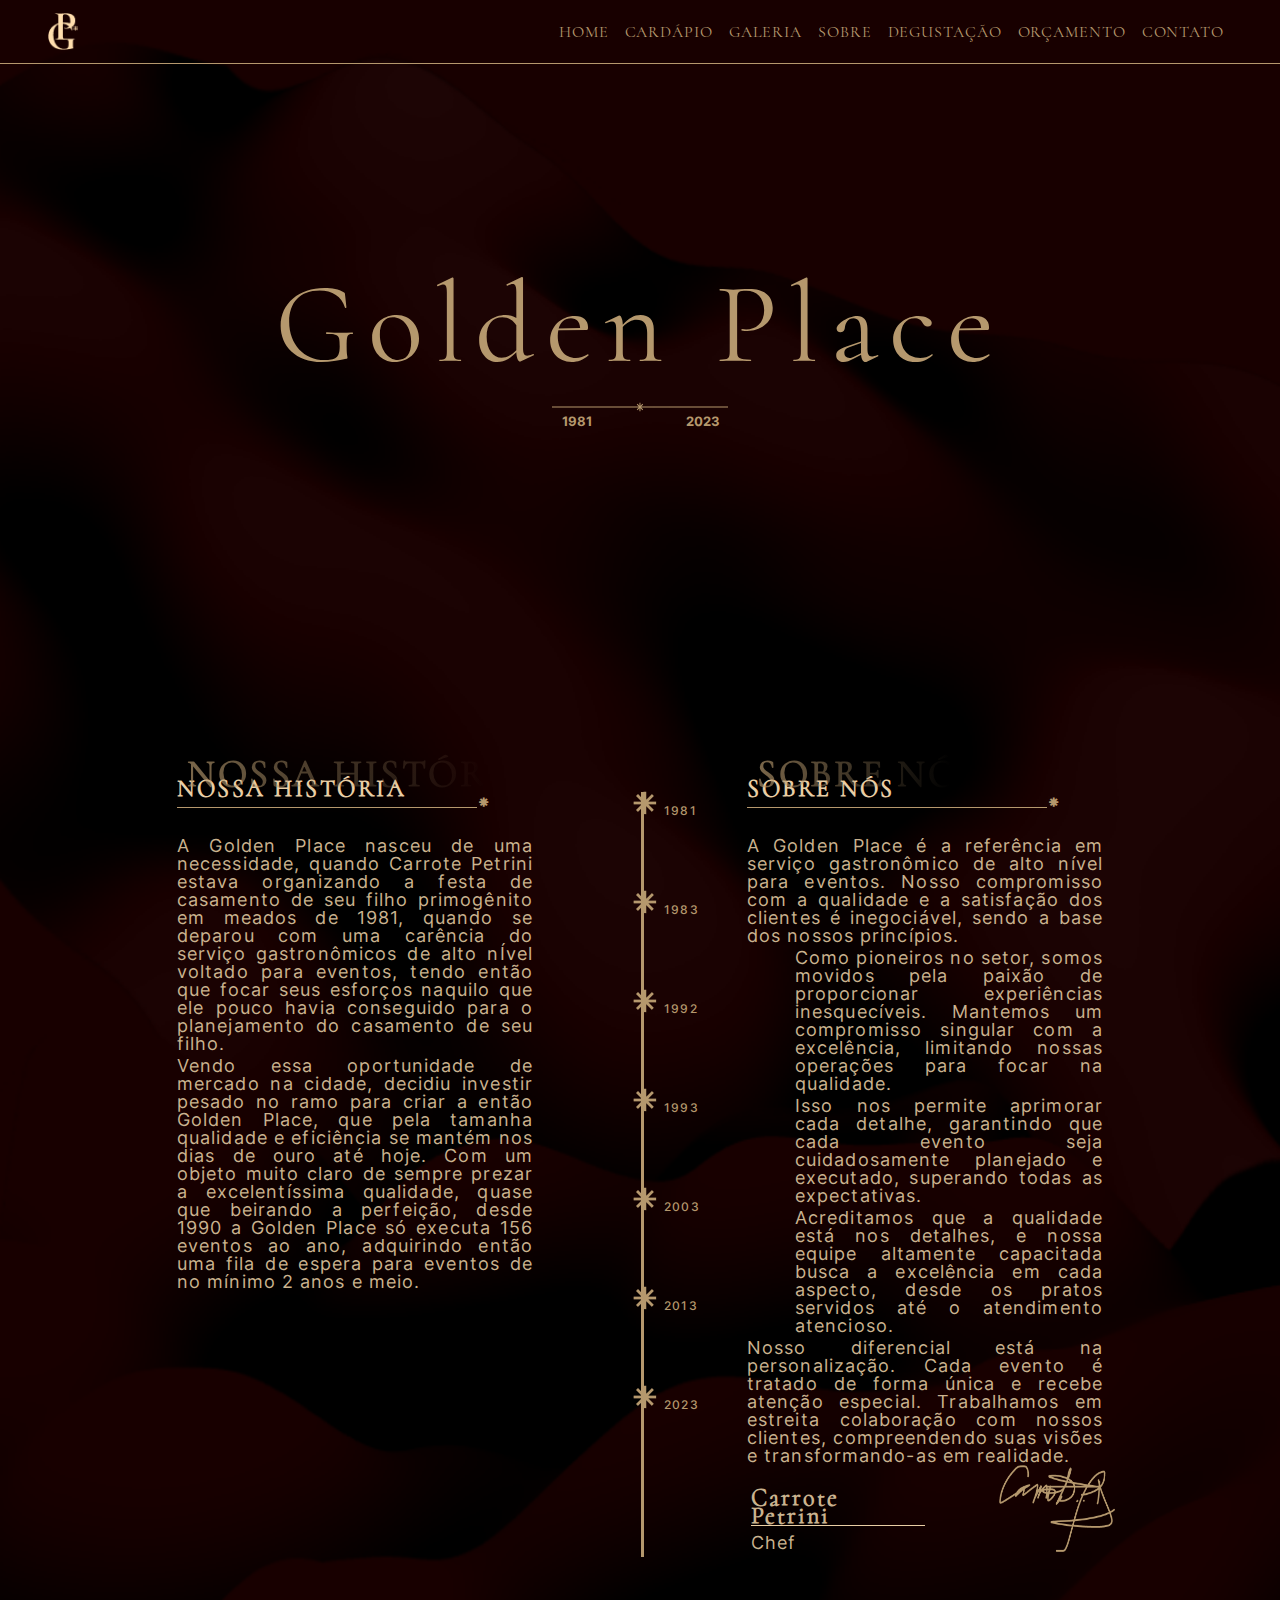
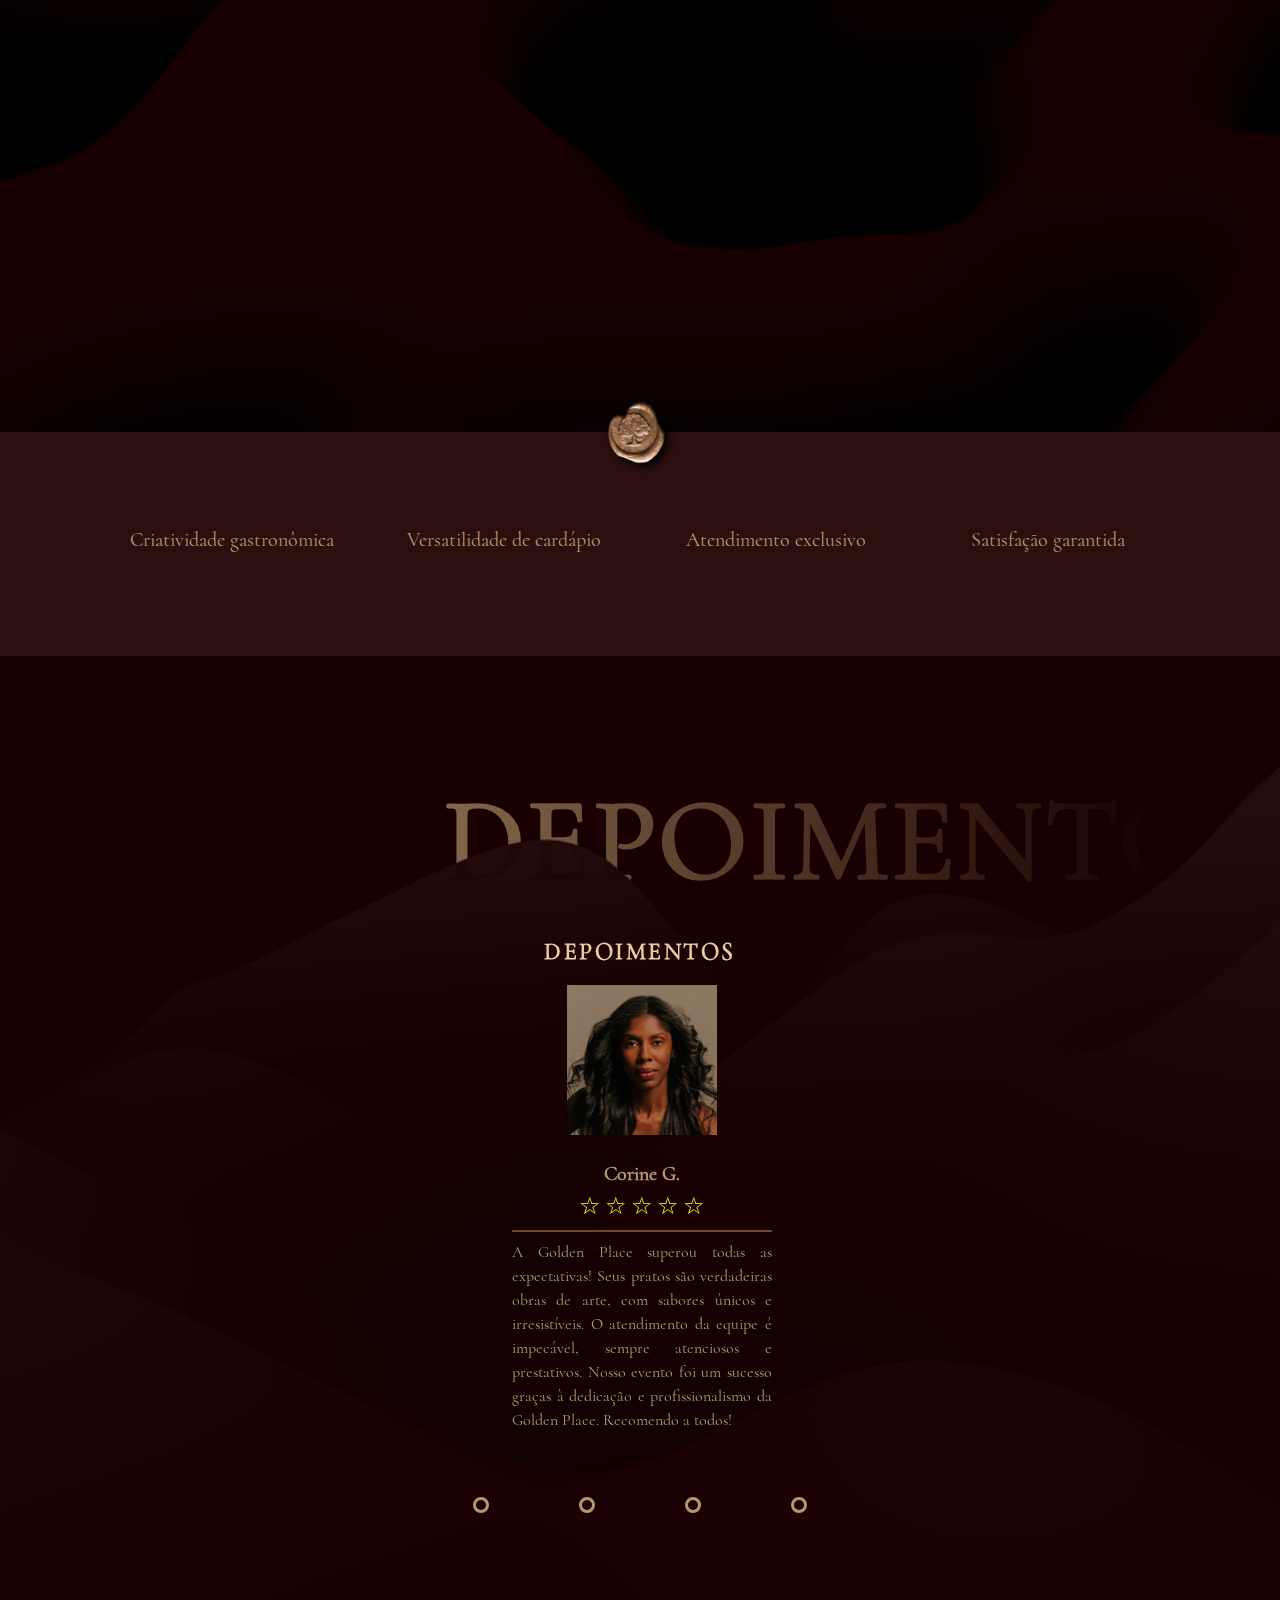
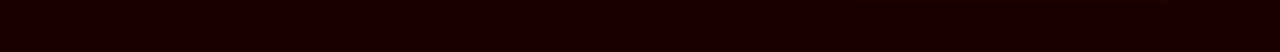
==== index.html @ 0b4c08fe "config-end-depoimentos" ====
<!-- Copyright 2023 Ester Souza -->
<!DOCTYPE html>
<html lang="pt-BR">
<head>
    <meta charset="UTF-8">
    <meta name="viewport" content="width=device-width, initial-scale=1.0">
    <meta name="theme-color" content="#B5986D"/>
    <title>Golden Place</title>
   
    <!-- Pré-Carregamento De Fonte -->
    <link rel="preload" href="fonts/Cormorant-Regular.otf" as="font" type="font/otf" crossorigin>

    <!-- Meta Description -->
    <meta name="description" content="Experimente a excelência culinária em eventos com a equipe gastronômica de elite da nossa empresa. Desde 1983, fornecemos serviços impecáveis para eventos, construindo uma reputação sólida no mercado. Descubra como encantar seu público com sabores requintados e atendimento de primeira classe. Agende seu evento e vivencie uma experiência gastronômica inesquecível.">
    
    <!-- Link Canonical -->
    <link rel="canonical" href="https://www.estersouza.tech">
    
    <!-- Style Css -->
    <link rel="stylesheet" href="css/style.css">
    
    <!-- Bootstrap 5 -->
    <link rel="stylesheet" href="css/bootstrap.min.css">
    
  </head>
<body>
  <div class="primeiro-container-background">
    <nav class="container-fluid navbar navbar-expand-lg px-5">
        <a class="navbar-brand" href="#home"><img src="assets/logo.png" alt="Logo da empresa Golden Place, letras G e P maiúsculas, sobreposta uma sobre a outra, de tamanho grande e com tons de cor dourado claro"></a>
        <button class="navbar-toggler custom-toggler" type="button" data-bs-toggle="collapse" data-bs-target="#navbarNavDropdown" aria-controls="navbarNavDropdown" aria-expanded="false" aria-label="Toggle navigation">
          <span class="navbar-toggler-icon"></span>
        </button>
        <div class="collapse navbar-collapse  justify-content-end" id="navbarNavDropdown">
          <ul class="navbar-nav">
            <li class="nav-item">
              <a class="nav-link" href="#home">Home</a>
            </li>
            <li class="nav-item">
              <a class="nav-link" href="cardapio.html">Cardápio</a>
            </li>
            <li class="nav-item">
              <a class="nav-link" href="galeria.html">Galeria</a>
            </li>
            <li class="nav-item">
              <a class="nav-link" href="#sobre">Sobre</a>
            </li>
            <li class="nav-item">
              <a class="nav-link" href="degustacao.html">Degustação</a>
            </li>
            <li class="nav-item">
              <a class="nav-link" href="orcamento.html">Orçamento</a>
            </li>
            <li class="nav-item">
              <a class="nav-link" href="#contato">Contato</a>
            </li>
            
          </ul>
        </div>
      
    </nav>
    <!-- Fim da nav -->


    <!-- Começo do hero -->
    <header class="container-fluid content pt-5 pb-5">
      <div class="d-flex justify-content-center align-items-center pt-5">
        <div class="hero d-flex-column justify-content-center align-items-center">
          <div class="row pt-5">
            <div class="col pt-5 title-hero text-center">
              <h1><span lang="en-us">Golden Place</span></h1>
            </div>
          </div>
          <div class="row d-flex justify-content-center ">
            <img src="assets/Union-hero.svg" alt="Elemento gráfico de tons de cor dourado claro de formato de linha levemente fina com um item decorativo referente a uma estrela ou asterisco no centro da linha, imagem fixada abaixo do título Golden Place de forma centralizada" style="max-width: 200px;">
          </div>
          <div class="row justify-content-center mb-5 pb-2">
            <div class="col-lg-2 col-md-2 d-none d-sm-block text-center content-hero m-0 p-0"><time datetime="1981-01-01">1981</time></div>
            <div class="col-lg-2 col-md-2 d-none d-sm-block text-center content-hero p-0 m-0"><time datetime="2023-01-01">2023</time></div>
          </div>
        </div>
      </div>
    </header>
    <!-- Fim do hero -->


    <!-- Começo do Nossa História e Sobre Nós -->      
    <section id="sobre" class=" py-lg-5 justify-content-center container-sobre-nos container">
      <div class="py-lg-5 my-lg-5 d-flex justify-content-center">
        <div class="py-lg-5 my-lg-5 row d-flex justify-content-center">
          <div class="col-lg-4 pb-md-5 mb-md-5 pb-sm-5 mb-sm-5 justify-content-center">
            <div class="conteudo-linha-do-tempo">
              <div class="titulo-linha-do-tempo">
                <h2 class="titulo-fundo">Nossa História</h2>
                <h3 class="titulo-h3-linha-do-tempo">Nossa História</h3>
                <div class="sublinha-texto">
                  <div class="item-sublinha-texto"> ⁕</div>
                </div>
              </div>
              <p class="pt-4 m-0 paragrafo-linha-do-tempo">
                A <span lang="en-us">Golden Place</span> nasceu de uma 
                necessidade, quando Carrote Petrini estava organizando a 
                festa de casamento de seu filho primogênito em meados de 
                <time datatime="1981-01-01">1981</time>, quando se deparou
                com uma carência do serviço gastronômicos de alto nÍvel
                voltado para eventos, tendo então que focar seus esforços
                naquilo que ele pouco havia conseguido para o planejamento
                do casamento de seu filho.
              </p>
              <p class="pt-1 paragrafo-linha-do-tempo">
                  Vendo essa oportunidade de mercado na cidade, decidiu 
                  investir pesado no ramo para criar a então Golden Place,
                  que pela tamanha qualidade e eficiência se mantém nos 
                  dias de ouro até hoje.
                  Com um objeto muito claro de sempre prezar a 
                  excelentíssima qualidade, quase que beirando a perfeição, 
                  desde <time datatime="1990-01-01">1990</time> a 
                  <span lang="en-us">Golden Place</span> só executa 
                  156 eventos ao ano, adquirindo então uma fila de 
                  espera para eventos de no mínimo <time datatime="2026-01-01"> 2 anos e meio</time>.
              </p>
            </div>
          </div><!-- Fim da coluna -->

          <div class="col-lg-2 d-none pe-lg-2 d-sm-none d-md-none d-lg-block d-xl-block">
            <div class="container-timeline ps-lg-5  d-flex justify-content-center">
              <div class="timeline pt-3">
                <ul>
                  <li>
                    <div class="timeline-content">
                      <p><time datatime="1981-01-01">1981</time></p>
                    </div>
                  </li>
                  <li>
                    <div class="timeline-content">
                      <p><time datatime="1983-01-01">1983</time></p>
                    </div>
                  </li>
                  <li>
                    <div class="timeline-content">
                      <p><time datatime="1992-01-01">1992</time></p>
                    </div>
                  </li>
                  <li>
                    <div class="timeline-content">
                      <p><time datatime="1993-01-01">1993</time></p>
                    </div>
                  </li>
                  <li>
                    <div class="timeline-content">
                      <p><time datatime="2003-01-01">2003</time></p>
                    </div>
                  </li>
                  <li>
                    <div class="timeline-content">
                      <p><time datatime="2013-01-01">2013</time></p>
                    </div>
                  </li>
                  <li>
                    <div class="timeline-content">
                      <p><time datatime="2023-01-01">2023</time></p>
                    </div>
                  </li>
                </ul>
              </div>
            </div>
          </div><!-- Fim da coluna -->

          <div class="col-lg-4 pb-lg-5">
            <div class="mb-lg-5 pb-lg-5 conteudo-linha-do-tempo-sobre-nos">
              <div class="titulo-linha-do-tempo">
                <h2 class="titulo-fundo">Sobre nós</h2>
                <h3 class="titulo-h3-linha-do-tempo">Sobre nós</h3>
                <div class="sublinha-texto">
                  <div class="item-sublinha-texto"> ⁕</div>
                </div>
              </div> 
              <p class="pt-4 paragrafo-linha-do-tempo mb-0">
                A <span lang="en-us">Golden Place</span> é a 
                referência em serviço gastronômico de alto nível para 
                eventos. Nosso compromisso com a qualidade e a satisfação 
                dos clientes é inegociável, sendo a base dos nossos 
                princípios.
              </p>

              <p class="pt-1 paragrafo-linha-do-tempo ps-5 mb-0">
                Como pioneiros no setor, somos movidos pela paixão de 
                proporcionar experiências inesquecíveis. Mantemos um 
                compromisso singular com a excelência, limitando nossas 
                operações para focar na qualidade. 
              </p>

              <p class="pt-1 paragrafo-linha-do-tempo ps-5 mb-0">
                Isso nos permite aprimorar cada detalhe, garantindo que 
                cada evento seja cuidadosamente planejado e executado, 
                superando todas as expectativas.
              </p>
                
              <p class="pt-1 paragrafo-linha-do-tempo ps-5 mb-0"> 
                Acreditamos que a qualidade está nos detalhes, e nossa 
                equipe altamente capacitada busca a excelência em cada 
                aspecto, desde os pratos servidos até o atendimento 
                atencioso.
              </p>
                
              <p class="pt-1 paragrafo-linha-do-tempo">
                Nosso diferencial está na personalização. Cada evento é 
                tratado de forma única e recebe atenção especial. 
                Trabalhamos em estreita colaboração com nossos clientes, 
                compreendendo suas visões e transformando-as em realidade.
              
              </p>
              <div class="row mb-lg-5 pb-lg-5">
                <div class="col-lg-6 pt-sm-3">
                  <div class="row ps-3">
                    <p class="paragrafo-linha-do-tempo-assinatura w-auto pt-lg-2">Carrote Petrini</p>
                  </div>
                  <div class="row ps-3 pt-sm-2">
                    <p class="paragrafo-linha-do-tempo"><span lang="en-us">Chef</span></p>
                  </div>
                </div>
                <div class="col-lg-6 p-0 d-flex justify-content-end">
                  <img src="assets/Component 1.png" alt="Elemento gráfico representando a assinatura escrita do chefe de cozinha Carrote Petrini">
                </div>
              </div>
            </div>
          </div><!-- Fim da culuna -->
        </div>
      </div>
    </section>
      
  </div><!-- Fim do primeiro container background -->
  
    <!-- Começo do Diferencial -->
    <section id="diferencial" class="p-5 container-fluid container-diferencial d-none d-md-block d-lg-block d-xl-block">
      <div class="img-selo">
        <img src="assets/selo-diferencial.png" alt="Selo circular dourado em relevo com formato de uma árvore no centro do selo, selo com um sombreado sob ele.">
      </div>
      <div class="content-diferencial  p-5  d-flex align-items-center justify-content-center">
        <div class="col-lg-3">
          <div class="d-flex justify-content-center"></div>
          <div class="d-flex justify-content-center"><h5>Criatividade gastronômica</h5></div>
        </div>
        <div class="col-lg-3">
          <div class="d-flex justify-content-center"></div>
          <div class="d-flex justify-content-center"><h5>Versatilidade de cardápio</h5></div>
        </div>
        <div class="col-lg-3">
          <div class="d-flex justify-content-center"></div>
          <div class="d-flex justify-content-center"><h5>Atendimento exclusivo</h5></div>
        </div>
        <div class="col-lg-3">
          <div class="d-flex justify-content-center"></div>
          <div class="d-flex justify-content-center"><h5>Satisfação garantida</h5></div>
        </div>
      </div>
    </section><!-- Fim do Diferencial -->

    
    <!-- Começo do segundo container background -->
  <div class="segundo-container-background p-5 mt-5"> 
    <div class="title-fundo-depoimentos">
      Depoimentos
    </div>
    <section id="depoimentos" class="container-fluid d-flex justify-content-center align-items-center">
      
      <div class="container-depoimento d-flex align-items-end">
        <div class="slider-depoimentos mt-5">
          <div class="slides-depoimentos d-flex">
            <div class="title-depoimentos">
              <h3 class="titulo-h3-linha-do-tempo">Depoimentos</h3>
            </div>
              <input type="radio" name="radio-btn" id="radio1">
              <input type="radio" name="radio-btn" id="radio2">
              <input type="radio" name="radio-btn" id="radio3">
              <input type="radio" name="radio-btn" id="radio4">
            
              <div class="slide primeiro card-depoimento text-center">
                <img src="img/Mulher de meia idade negra.jpg" class="card-img-depoimento" alt="Mulher negra de meia idade com cabelos lisos e longos dividios ao meio">
                <div class="card-body-depoimento">
                  <p class="nome-depoimento fw-bold pt-4">Corine G.</p>
                  <div class="carousel-rating">
                    <span class="star preenchida">&#9734;</span>
                    <span class="star">&#9734;</span>
                    <span class="star">&#9734;</span>
                    <span class="star">&#9734;</span>
                    <span class="star">&#9734;</span>
                  </div>
                  <p class="p-depoimento">A Golden Place superou todas as expectativas! Seus pratos são verdadeiras obras de arte, com sabores únicos e irresistíveis. O atendimento da equipe é impecável, sempre atenciosos e prestativos. Nosso evento foi um sucesso graças à dedicação e profissionalismo da Golden Place. Recomendo a todos!</p>
                </div>
              </div>
              <div class="slide card-depoimento text-center">
                <img src="img/Homem velho de oculos ao celular.jpg" class="card-img-depoimento" alt="Homem grisalho de meia idade vestindo uma blusa social branca, um casaco de inverno e um óculos preto, o homem está com a mão segurando o celular perto do ouvido">
                <div class="card-body-depoimento">
                  <p class="nome-depoimento fw-bold pt-5">Felipe M.</p>
                  <div class="carousel-rating">
                    <span class="star preenchida">&#9734;</span>
                    <span class="star">&#9734;</span>
                    <span class="star">&#9734;</span>
                    <span class="star">&#9734;</span>
                    <span class="star">&#9734;</span>
                  </div>
                  <p class="p-depoimento">Nossa experiência com a Golden Place foi simplesmente incrível! Os pratos são de dar água na boca, com uma apresentação impecável. A equipe foi extremamente cuidadosa em todos os detalhes, garantindo que tudo saísse perfeito. Não poderíamos ter escolhido um lugar melhor para o nosso evento. Obrigado, Golden Place.</p>
                </div>
              </div>
              <div class="slide card-depoimento text-center">
                <img src="img/Homem jovem de barba.jpg" class="card-img-depoimento" alt="Homem caucasiano por volta dos 30 anos de cabelos e barbas escuras vestindo uma camisa azul clara, ao fundo um céu azul claro.">
                <div class="card-body-depoimento">
                  <p class="nome-depoimento fw-bold pt-5">Gustavo H.</p>
                  <div class="carousel-rating">
                    <span class="star preenchida">&#9734;</span>
                    <span class="star">&#9734;</span>
                    <span class="star">&#9734;</span>
                    <span class="star">&#9734;</span>
                    <span class="star">&#9734;</span>
                  </div>
                  <p class="p-depoimento">A Golden Place é sinônimo de excelência! Cada prato servido foi uma verdadeira explosão de sabores, deixando todos os convidados maravilhados. A atenção aos detalhes e o profissionalismo da equipe são impressionantes. Se você busca um evento memorável, a Golden Place é a escolha certa!</p>
                </div>
              </div>
              <div class="slide card-depoimento text-center">
                <img src="img/Homem velho de oculos lendo um livro.jpg" class="card-img-depoimento" alt="Homem de meia idade levemente calvo e com barba longa e branca, utilizando óculos e vestindo uma camisa social branca e um blazer preto escorado em um banco lendo um livro de capa azul">
                <div class="card-body-depoimento">
                  <p class="nome-depoimento fw-bold pt-5">Carlos V.</p>
                  <div class="carousel-rating">
                    <span class="star preenchida">&#9734;</span>
                    <span class="star">&#9734;</span>
                    <span class="star">&#9734;</span>
                    <span class="star">&#9734;</span>
                    <span class="star">&#9734;</span>
                  </div>
                  <p class="p-depoimento">Não há palavras para descrever a qualidade e o sabor dos pratos da Golden Place. O serviço é de primeira classe, desde o planejamento até a execução. Nossos convidados ficaram encantados com a experiência gastronômica proporcionada. A Golden Place superou todas as nossas expectativas e fez do nosso evento um momento inesquecível.</p>
                </div>
              </div>

              

          </div><!-- Fim do slides-depoimentos -->

        </div><!-- Fim do slider-depoimentos -->
        <div class="navegacao-manual">
          <label for="radio1" class="manual-btn"></label>
          <label for="radio2" class="manual-btn"></label>
          <label for="radio3" class="manual-btn"></label>
          <label for="radio4" class="manual-btn"></label>
        </div>
      </div><!-- Fim do container-depoimento -->
      
    </section><!-- Fim da section depoimentos -->
    
  </div><!-- Fim do segundo container brackground-->  






  
     <!-- Bootstrap 5 JS -->
     <script src="https://cdn.jsdelivr.net/npm/bootstrap@5.0.2/dist/js/bootstrap.bundle.min.js" integrity="sha384-MrcW6ZMFYlzcLA8Nl+NtUVF0sA7MsXsP1UyJoMp4YLEuNSfAP+JcXn/tWtIaxVXM" crossorigin="anonymous"></script>   
  
     <!-- BF Cachê -->
     <script src="js/bf-cache.js"></script>
    
     <!-- Critical Request Chains -->
     <script src="js/critical-request-chains.js"></script>
    
     <!-- Compreensão de texto -->
     <script src="js/uses-text-compression.js"></script>
</body>
</html>
---- css/style.css ----
*{
    padding: 0;
    margin: 0;
    box-sizing: border-box;
    
}
html body{
    background-color: #180000;
     color: #B5986D;
    font-family: 'Cormorant';
    max-width: 100vw;
}
/* Pré Carregamento De Fontes */
@font-face{
    font-family: 'Inter';
    font-style: normal;
    src: url(../fonts/Inter.ttf);
}
@font-face {
    font-family:'Cormorant';
    font-style: normal;
    src: url(../fonts/Cormorant-Regular.otf);
}

        /* FOIT */
        html.fonts-loaded{
            font-family: 'Cormorant', 'Inter' cursive;
        }

/* Fim Pré Carregamento De Fontes */


/* Acessibilidade e Boas Práticas */

img {
    aspect-ratio: attr(width) / attr(height);
  }
/* Fim Acessibilidade e Boas Práticas */


.primeiro-container-background{
    background-image: url(../assets/Mask\ group.png);
    background-size:cover;
    background-repeat: no-repeat;
    height: 100%;
    max-width: 100vw;
}




/* Começo Navbar */

.navbar{
    font-family: 'Cormorant';
    background:transparent;
    border-bottom: #B5986D 1px solid;
}
a.nav-link{
    letter-spacing: .9px;
    font-weight: lighter;
}
.nav-link:link, .navbar-brand:link, 
.navbar-brand:visited{
    color: #B5986D;
    text-transform: uppercase;    
}

a.nav-link:hover{
    color: #724927;
    transition: .6s;
}
a.nav-link:visited{
    color: rgb(252, 231, 205);
}
a.nav-link:active{
    color: rgb(228, 129, 112);
}
a.navbar-brand img:hover{
    width: 28px;
    height: 35px;
    transition: .1s;
}
.navbar-brand img{
    width: 30px;
    height: 37px;
}
.custom-toggler {
    background-color: #B5986D; 
    border-color: #B5986D; 
    color: #B5986D; 
  }
  .custom-toggler .navbar-toggler-icon {
    background-image: url("data:image/svg+xml;charset=utf8,%3Csvg viewBox='0 0 30 30' xmlns='http://www.w3.org/2000/svg'%3E%3Cpath stroke='%23B5986D' stroke-width='2' stroke-linecap='round' stroke-miterlimit='10' d='M4 7h22M4 15h22M4 23h22'/%3E%3C/svg%3E");
  }
  
  /* Fim Navbar */


  
/* Começo Hero */

.hero{
    background: transparent;
    font-family: 'Cormorant';
    color: #B5986D;
    font-weight: 700;
}
.hero img{
    width: 200px;
    height: 9.7px;
}

.title-hero h1{
    font-size: clamp(4em, 9vw, 8.5em);
    font-weight: 500;
    letter-spacing: .1em;
}
.content-hero{
    font-size: clamp(.6em, 1vw, 1.5em);
    
    font-family: 'Inter';
}

/* Fim Hero */



/* Começo Nossa História e Sobre Nós */
.titulo-h3-linha-do-tempo{
    color:#e9cea5;
    letter-spacing: 2.5px;
    font-family: 'Cormorant';
    font-size: clamp(1.5em, 1.5vw, 1.8em);
    font-weight: 600;
    text-transform: uppercase;
}
.titulo-linha-do-tempo{
    position: relative;
}
.titulo-fundo{
    font-size: clamp(2.3em, 3vw, 3.1em);
    font-weight: 1000;
    letter-spacing: 2.5px;
    font-family: 'Cormorant';
    text-transform: uppercase;
    background: linear-gradient(91.58deg, #b5986dad 0%, rgba(181, 152, 109, 0) 85.99%, rgba(181, 152, 109, 0) 1.99%);
    -webkit-background-clip: text;
    -webkit-text-fill-color: transparent;
    background-clip: text;
    text-fill-color: transparent;
    /*opacity: 0.1; */
    position: absolute;
    top: -1px;
    transform: translateY(-50%);
    left: 10px;
    margin: 0;
    padding: 0;      
}
.sublinha-texto{
    content: '';
    width: 300px;
    background-color: #B5986D;
    height: 1px;
    position: relative;
    bottom: 5px;
}
.item-sublinha-texto{
    color: #B5986D;
    font-weight: 600;
    position: relative;
    bottom: 12.5px;
    left: 300px;
}
p.paragrafo-linha-do-tempo{
    text-align: justify;
    color: #cab38f;
    
    font-size: clamp(1.1em, 1.1vw, 2.5em);
    padding: 0;
    margin: 0;
}
p.paragrafo-linha-do-tempo-assinatura{
    font-weight: 900;
    letter-spacing: 2px;
    font-size: clamp(1.5em, 1.2vw, 1.9em);
    border-bottom: #e9cea5 1px solid;
    padding: 0;
    margin: 0;
    text-align: start;
    color: #cab38f;
}

.timeline ul{
    list-style: url(../assets/ul.png);
    color: #B5986D;
}
.timeline ul li {
    color: #B5986D;
    margin-bottom: 70px;
    font-size: 18px;
}
.timeline ul li:last-child{
    margin-bottom: 0;
}
.timeline-content p{
    font-weight: 500;
    font-family: 'Inter';
    font-size: clamp(.1em, .9vw, 1.5em);
}
.timeline::before {
    content: '';
    position: absolute;
    height:85vh;
    width: 2.3px;
    left: 50.1%;
    margin-top: 1px;
    background-color: #B5986D;
}
.container-sobre-nos{
    line-height: 18px;
    letter-spacing: 1.1px;
}
.container-sobre-nos img{
    width: 116px;
    height: 87px;
}
.paragrafo-linha-do-tempo{
    font-family: 'Inter';
    font-size: clamp(.1em, .9vw, 1.5em);
    color: #e9cea5;
}

@media (min-width: 1440px)
{
    .conteudo-linha-do-tempo-sobre-nos{
        position: relative;
        bottom: -30%;
        transform: translateY(30%);
        margin: 0;
        padding: 0; 
    }
}

/* Fim Nossa História e Sobre Nós */




/* Começo Diferencial */
.img-selo{
    position: relative;
}
.img-selo img{
    position: absolute;
    top: -85px;
    transform: translateY(-50%);
    left: 50%;
    transform: translateX(-50%);
    margin: 0;
    padding: 0; 
    max-width: 72px;
    max-height: 82px;
}
.container-diferencial{
    background-color: #2B0E0E;
}

/* Fim Diferencial */



/* Começo Depoimentos */
#depoimentos{
    height: 100vh;
}
.segundo-container-background{
    background-image: url(../assets/segundo-container-background.png);
    background-size:cover;
    background-position: end end;
    background-repeat: no-repeat;
    height: 100vh;
    max-width: 100vw;
    position: relative;
    z-index: 0;
}
.container-depoimento{
    height: auto;
    width: 25vw;    
    display: flex;
    justify-content: center;
}
img .carousel-item{
    z-index: 3;
}
.title-fundo-depoimentos{
    font-size: clamp(7.3em, 9vw, 3.1em);
    font-weight: 1000;
    letter-spacing: 2.5px;
    font-family: 'Cormorant';
    text-transform: uppercase;
    background: linear-gradient(91.58deg, #b5986dad 0%, rgba(181, 152, 109, 0) 85.99%, rgba(181, 152, 109, 0) 1.99%);
    -webkit-background-clip: text;
    -webkit-text-fill-color: transparent;
    background-clip: text;
    text-fill-color: transparent;
    position: absolute;
    top: 50px;
    left: 67%;
    transform: translateY(-50%);
    
    transform: translateX(-50%);
    margin: 0;
    padding: 0; 
    z-index: 1;
    mix-blend-mode:multiply;
}

.card-depoimento {
    height: auto;
    width: 25vw;
    padding-top: 45px;
    padding-left:30px;
    padding-right:30px;
    padding-bottom: 15px;
    margin: 2px;
    border-radius: 10px;
    justify-content: center;
}
.card-img-depoimento{
    width: 150px;
    height: 150px;
    object-fit: cover;
}
.nome-depoimento{
    font-weight: 700;
    font-size: 20px;
    margin: 0;
}
.p-depoimento{
    padding-top: 8px;
    text-align: justify;
}

.carousel-rating {
    color: yellow;
    padding-bottom: 5px;
    border-bottom: 2px solid #724927;
  }

.carousel-rating .star {
    display: inline-block;
    color:inherit;
    font-size: 24px;
  }
.carousel-rating .preenchida{
    color: yellow;
    
  }
  

.slider-depoimentos{ 
    width: 25.3vw;
    display:flex;
    justify-content: start;
    height: auto;
    overflow: hidden; 
}
.slides-depoimentos{
    width: 500%;
    height: auto;
    display: flex;
}
.slides-depoimentos input{
    display:none;
}

.slide{
    transform: 2s;
}

/* css avegação manual do slide */
.title-depoimentos{
    position: absolute;
    width: 25vw;
    display: flex;
    justify-content: center;
    margin-bottom: 50px;
}
.navegacao-manual{
    position: absolute;
    display: flex;
    justify-content: center;      
}
.manual-btn{
    border: 3px solid #B5986D;
    border-radius: 50%;
    padding: 5px;
    cursor: pointer;
    transform: 1s;   
}

.manual-btn:not(:last-child){
    margin-right:90px;
}

.manual-btn:hover{
    background-color: #B5986D;
}

#radio1:checked ~ .primeiro{
    margin-left:0;
    transition: .9s;
}
#radio2:checked ~ .primeiro{
    margin-left:-25%;
    transition: 2s;
}
#radio3:checked ~ .primeiro{
    margin-left:-50%;
    transition: 2s;
}
#radio4:checked ~ .primeiro{
    margin-left:-75%;
    transition: 2s;
}
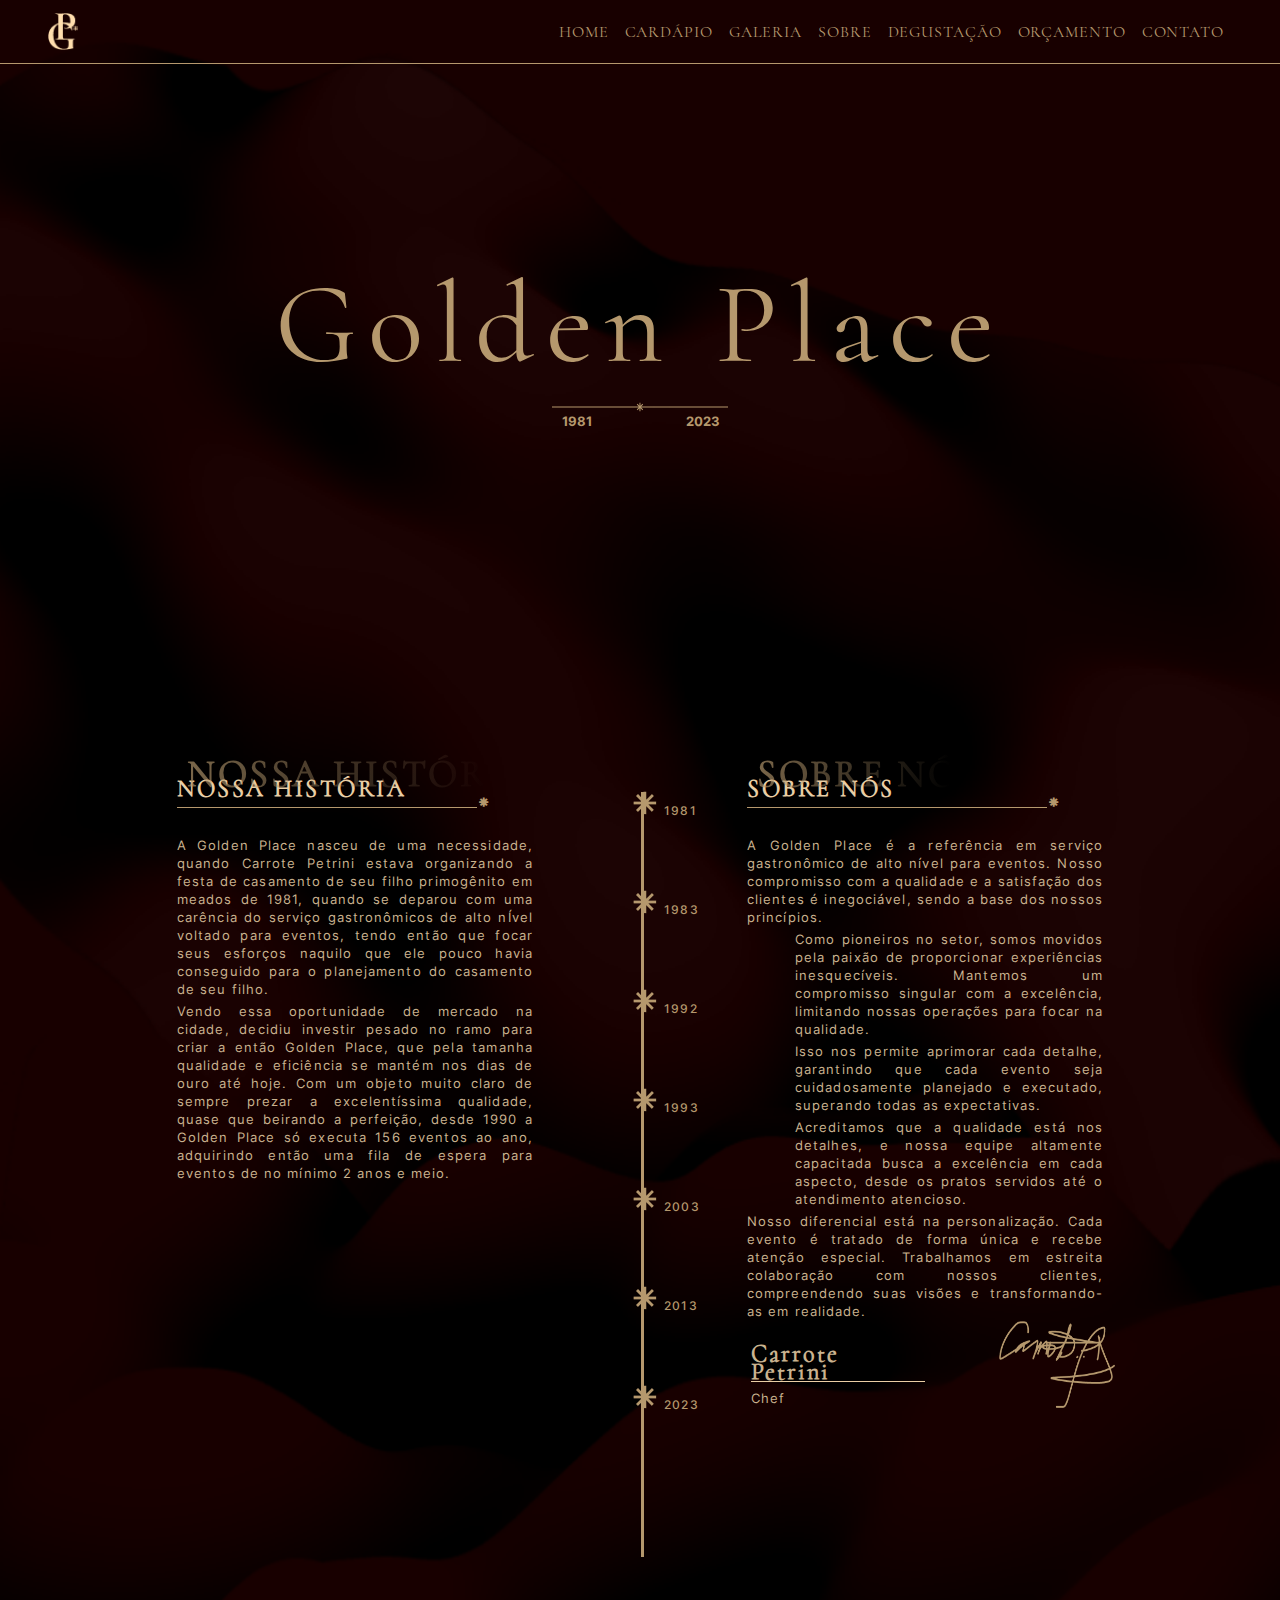
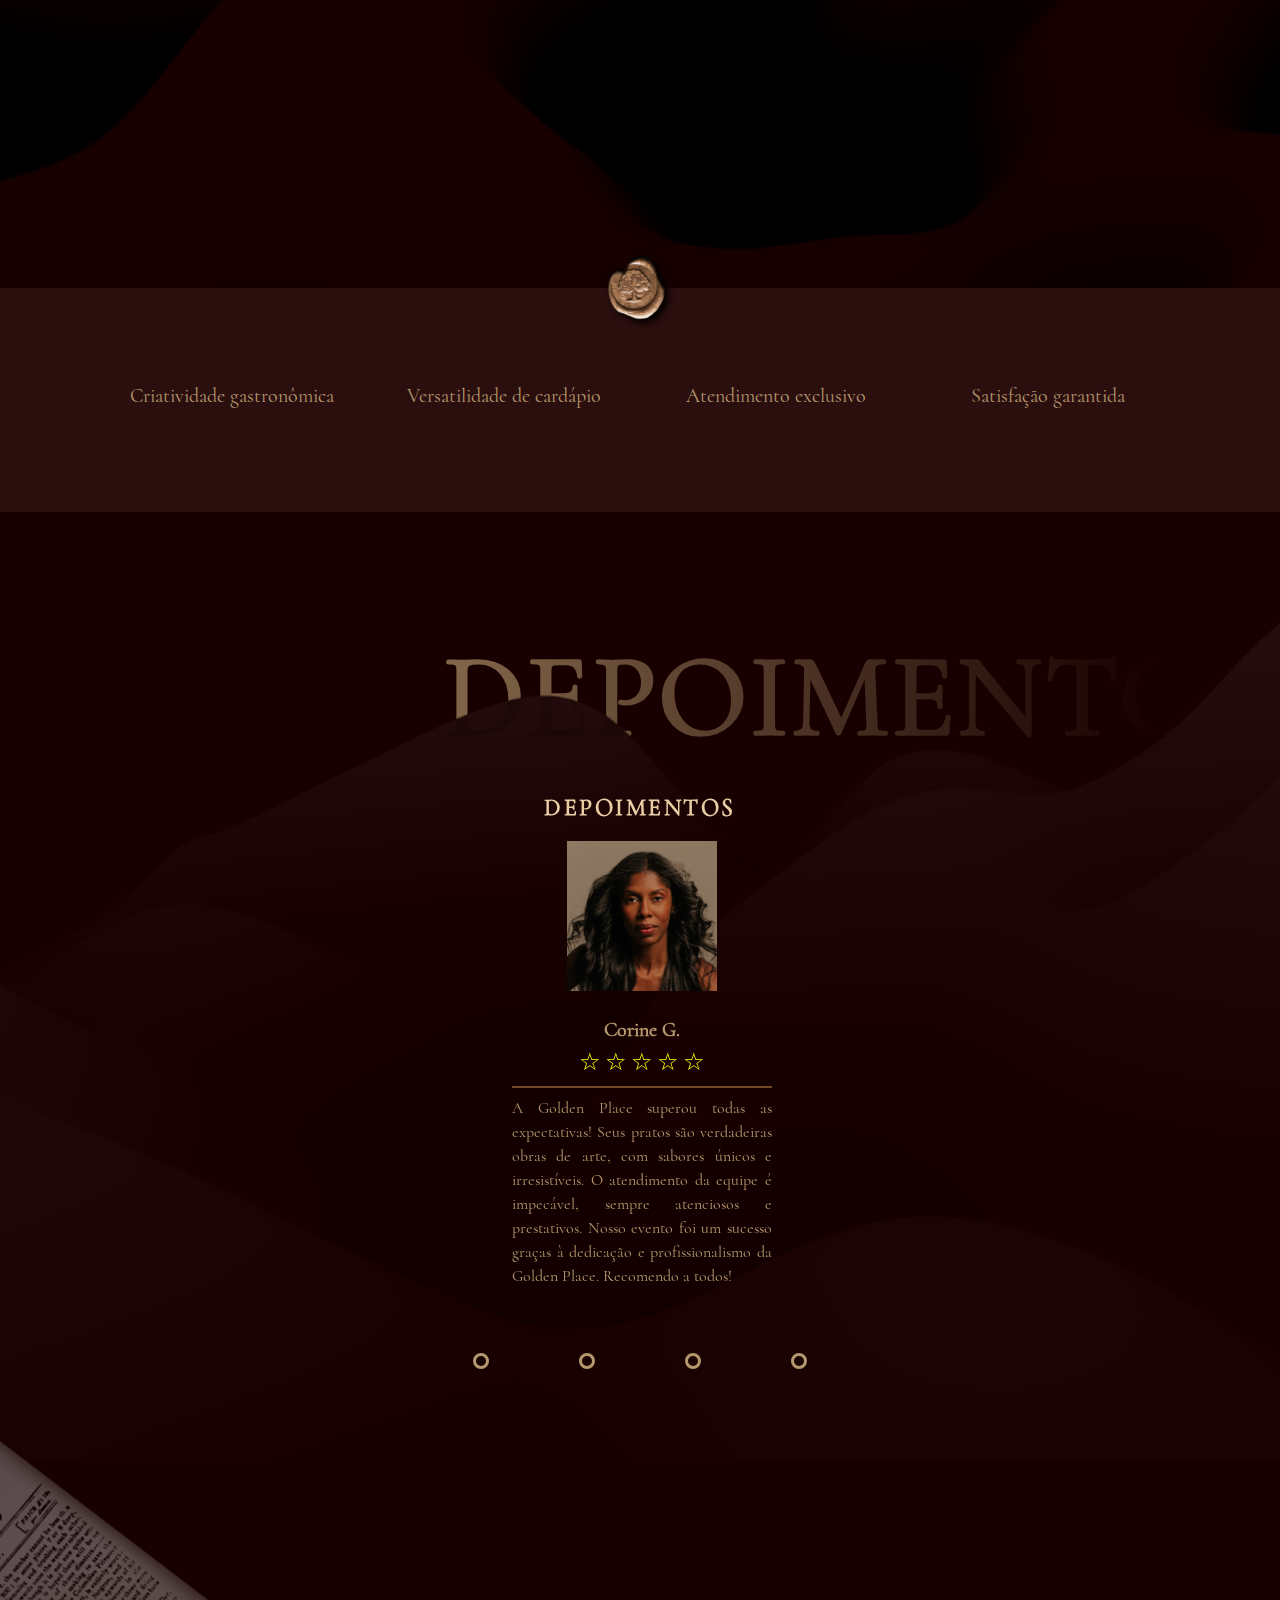
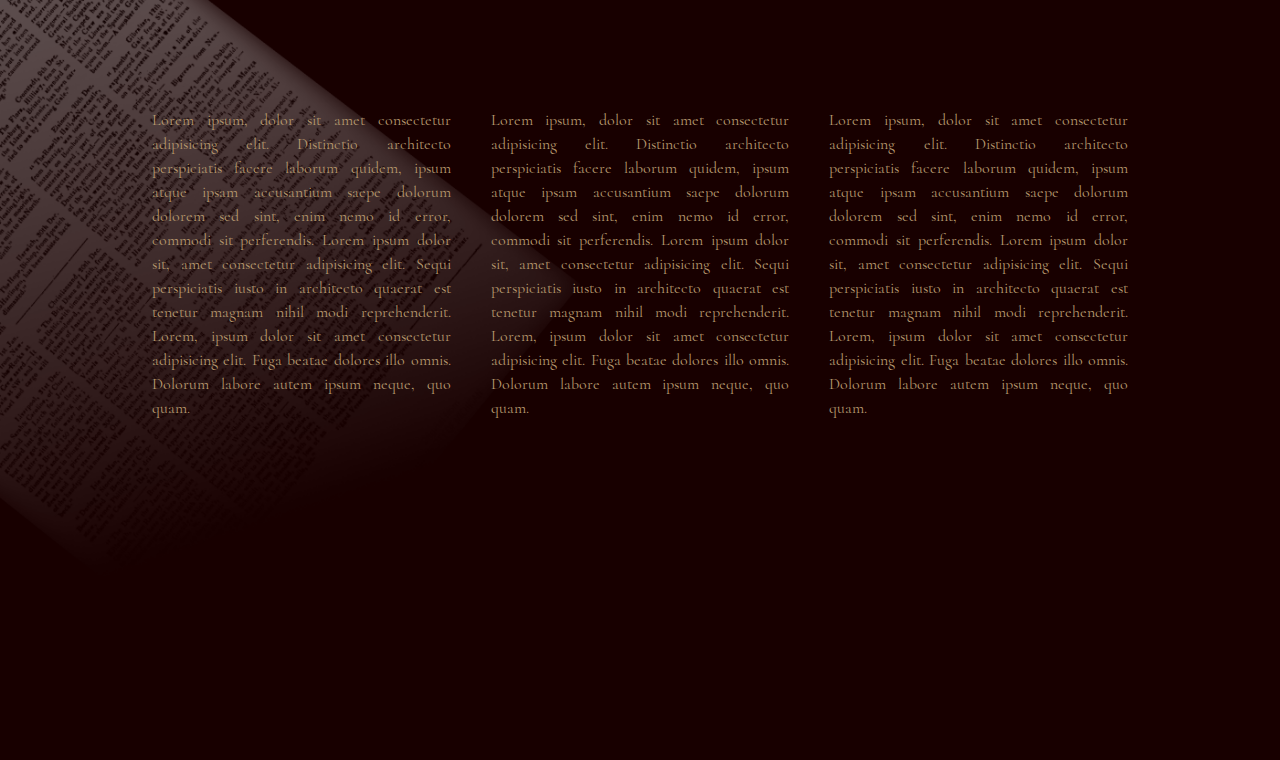
==== commit eea54d69: "config-midia" ====
--- a/index.html
+++ b/index.html
@@ -262,7 +262,6 @@
       Depoimentos
     </div>
     <section id="depoimentos" class="container-fluid d-flex justify-content-center align-items-center">
-      
       <div class="container-depoimento d-flex align-items-end">
         <div class="slider-depoimentos mt-5">
           <div class="slides-depoimentos d-flex">
@@ -273,7 +272,6 @@
               <input type="radio" name="radio-btn" id="radio2">
               <input type="radio" name="radio-btn" id="radio3">
               <input type="radio" name="radio-btn" id="radio4">
-            
               <div class="slide primeiro card-depoimento text-center">
                 <img src="img/Mulher de meia idade negra.jpg" class="card-img-depoimento" alt="Mulher negra de meia idade com cabelos lisos e longos dividios ao meio">
                 <div class="card-body-depoimento">
@@ -330,11 +328,7 @@
                   <p class="p-depoimento">Não há palavras para descrever a qualidade e o sabor dos pratos da Golden Place. O serviço é de primeira classe, desde o planejamento até a execução. Nossos convidados ficaram encantados com a experiência gastronômica proporcionada. A Golden Place superou todas as nossas expectativas e fez do nosso evento um momento inesquecível.</p>
                 </div>
               </div>
-
-              
-
           </div><!-- Fim do slides-depoimentos -->
-
         </div><!-- Fim do slider-depoimentos -->
         <div class="navegacao-manual">
           <label for="radio1" class="manual-btn"></label>
@@ -343,11 +337,29 @@
           <label for="radio4" class="manual-btn"></label>
         </div>
       </div><!-- Fim do container-depoimento -->
-      
     </section><!-- Fim da section depoimentos -->
-    
   </div><!-- Fim do segundo container brackground-->  
 
+  
+  <!-- Começo do terceiro container background -->
+  <div class="terceiro-container-background">
+    <section id="midia">
+      <div class="container-jornal d-flex justify-content-center align-items-end">
+        <div class="col-lg-4 materia-1">
+          <img src="" alt="">
+          <p class="">Lorem ipsum, dolor sit amet consectetur adipisicing elit. Distinctio architecto perspiciatis facere laborum quidem, ipsum atque ipsam accusantium saepe dolorum dolorem sed sint, enim nemo id error, commodi sit perferendis. Lorem ipsum dolor sit, amet consectetur adipisicing elit. Sequi perspiciatis iusto in architecto quaerat est tenetur magnam nihil modi reprehenderit.  Lorem, ipsum dolor sit amet consectetur adipisicing elit. Fuga beatae dolores illo omnis. Dolorum labore autem ipsum neque, quo quam.</p>
+        </div>
+        <div class="col-lg-4 materia-2">
+          <img src="" alt="">
+          <p class="">Lorem ipsum, dolor sit amet consectetur adipisicing elit. Distinctio architecto perspiciatis facere laborum quidem, ipsum atque ipsam accusantium saepe dolorum dolorem sed sint, enim nemo id error, commodi sit perferendis. Lorem ipsum dolor sit, amet consectetur adipisicing elit. Sequi perspiciatis iusto in architecto quaerat est tenetur magnam nihil modi reprehenderit.  Lorem, ipsum dolor sit amet consectetur adipisicing elit. Fuga beatae dolores illo omnis. Dolorum labore autem ipsum neque, quo quam.</p>
+        </div>
+          <div class="col-lg-4 materia-3">
+          <img src="" alt="">
+          <p class="">Lorem ipsum, dolor sit amet consectetur adipisicing elit. Distinctio architecto perspiciatis facere laborum quidem, ipsum atque ipsam accusantium saepe dolorum dolorem sed sint, enim nemo id error, commodi sit perferendis. Lorem ipsum dolor sit, amet consectetur adipisicing elit. Sequi perspiciatis iusto in architecto quaerat est tenetur magnam nihil modi reprehenderit.  Lorem, ipsum dolor sit amet consectetur adipisicing elit. Fuga beatae dolores illo omnis. Dolorum labore autem ipsum neque, quo quam.</p>
+        </div>
+      </div>
+    </section>
+  </div><!-- Fim do terceiro container background -->
 
 
 
--- a/css/style.css
+++ b/css/style.css
@@ -175,8 +175,7 @@
 p.paragrafo-linha-do-tempo{
     text-align: justify;
     color: #cab38f;
-    
-    font-size: clamp(1.1em, 1.1vw, 2.5em);
+    font-size: clamp(.8em, .9vw, 2.4em);
     padding: 0;
     margin: 0;
 }
@@ -282,7 +281,7 @@
     height: 100vh;
     max-width: 100vw;
     position: relative;
-    z-index: 0;
+    z-index: 1;
 }
 .container-depoimento{
     height: auto;
@@ -424,3 +423,38 @@
     margin-left:-75%;
     transition: 2s;
 }
+
+
+
+/* Fim Depoimentos */
+
+/* Começo Midia */
+.terceiro-container-background{
+    background-image: url(../assets/background\ \ linear\ jornal\ antigo\ inclinado.png);
+    background-size:contain;
+    background-repeat: no-repeat;
+    height: 100vh;
+    max-width: 100vw;
+    position: relative;
+    z-index: 2;
+    top: -60px;
+    pointer-events: none;
+}
+#midia{
+    height: 105vh;
+    display: flex;
+    justify-content: center;
+    align-items:center;
+}
+.container-jornal{
+    
+    width: 70vw;
+}
+.materia-1, .materia-2, .materia-3{
+    text-align: justify;
+    margin: 20px;
+    display: flex;
+    align-items: end;
+}
+
+/* Fim Midia */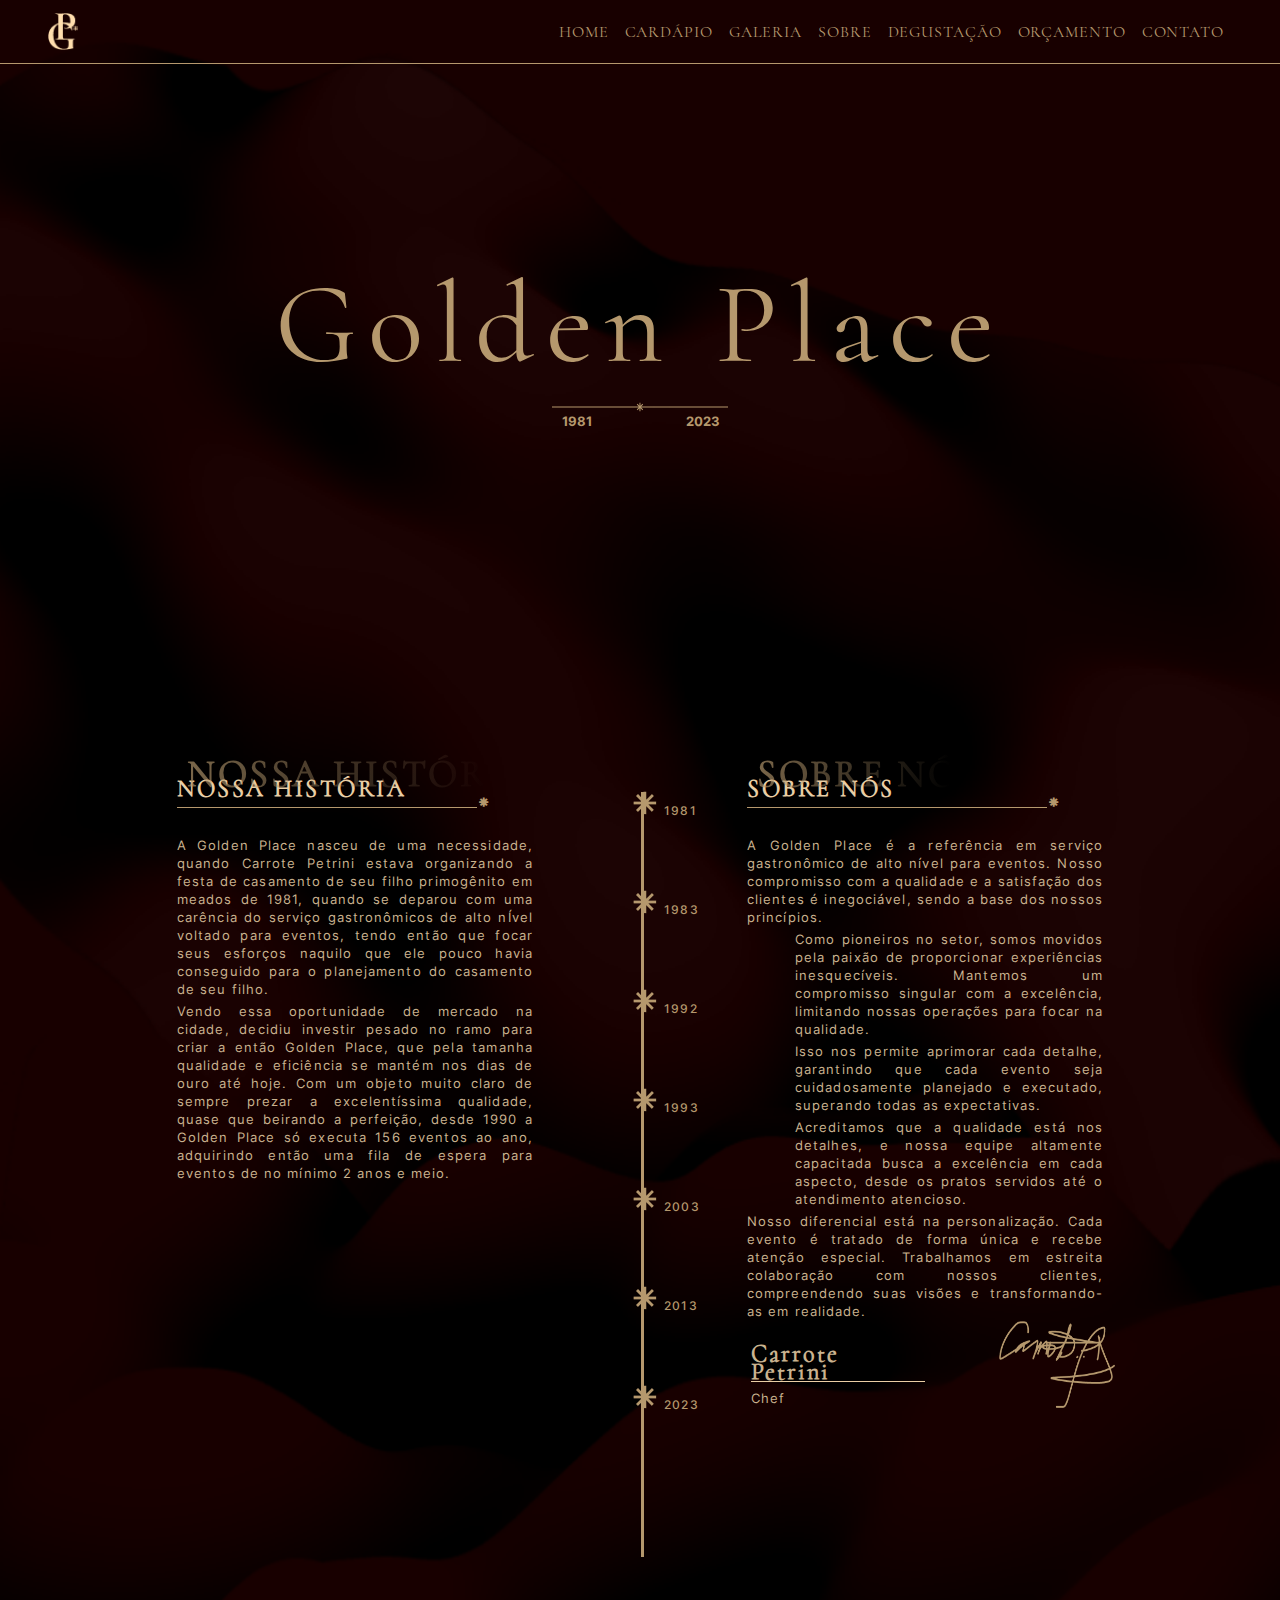
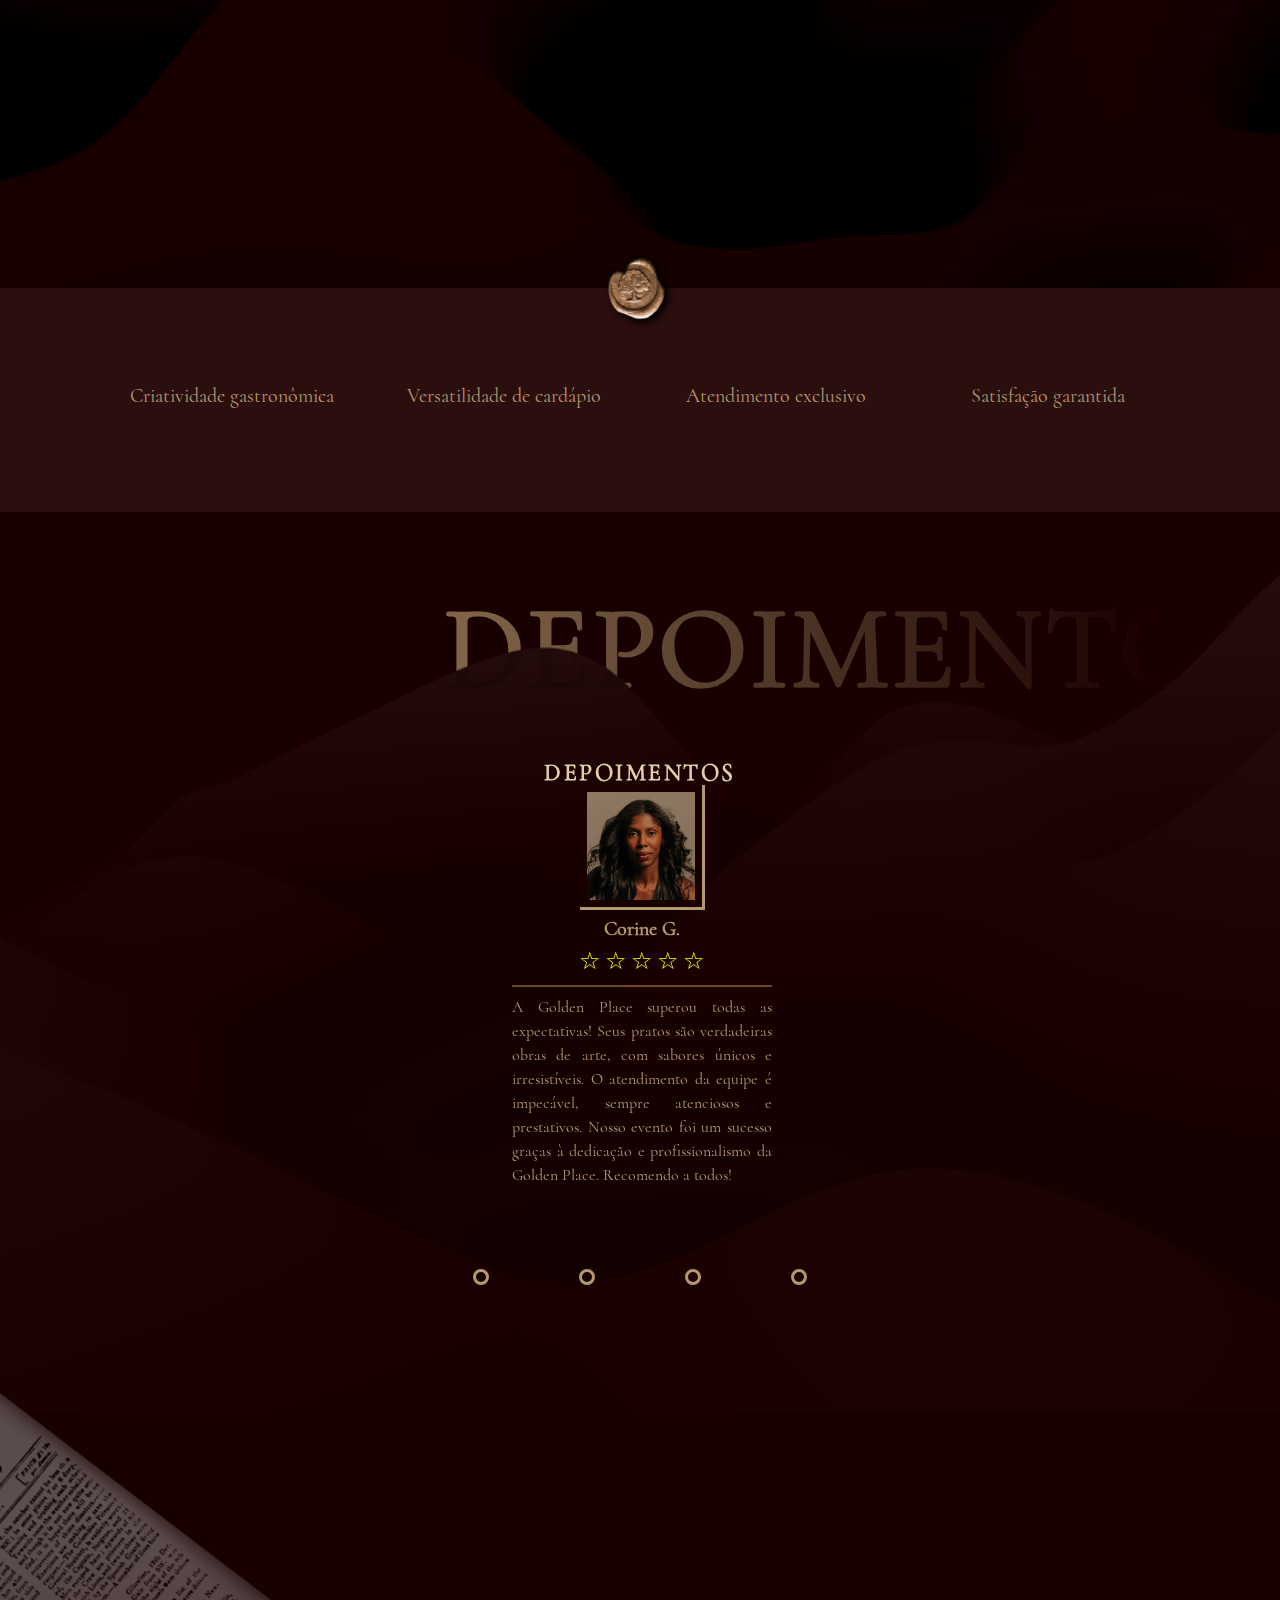
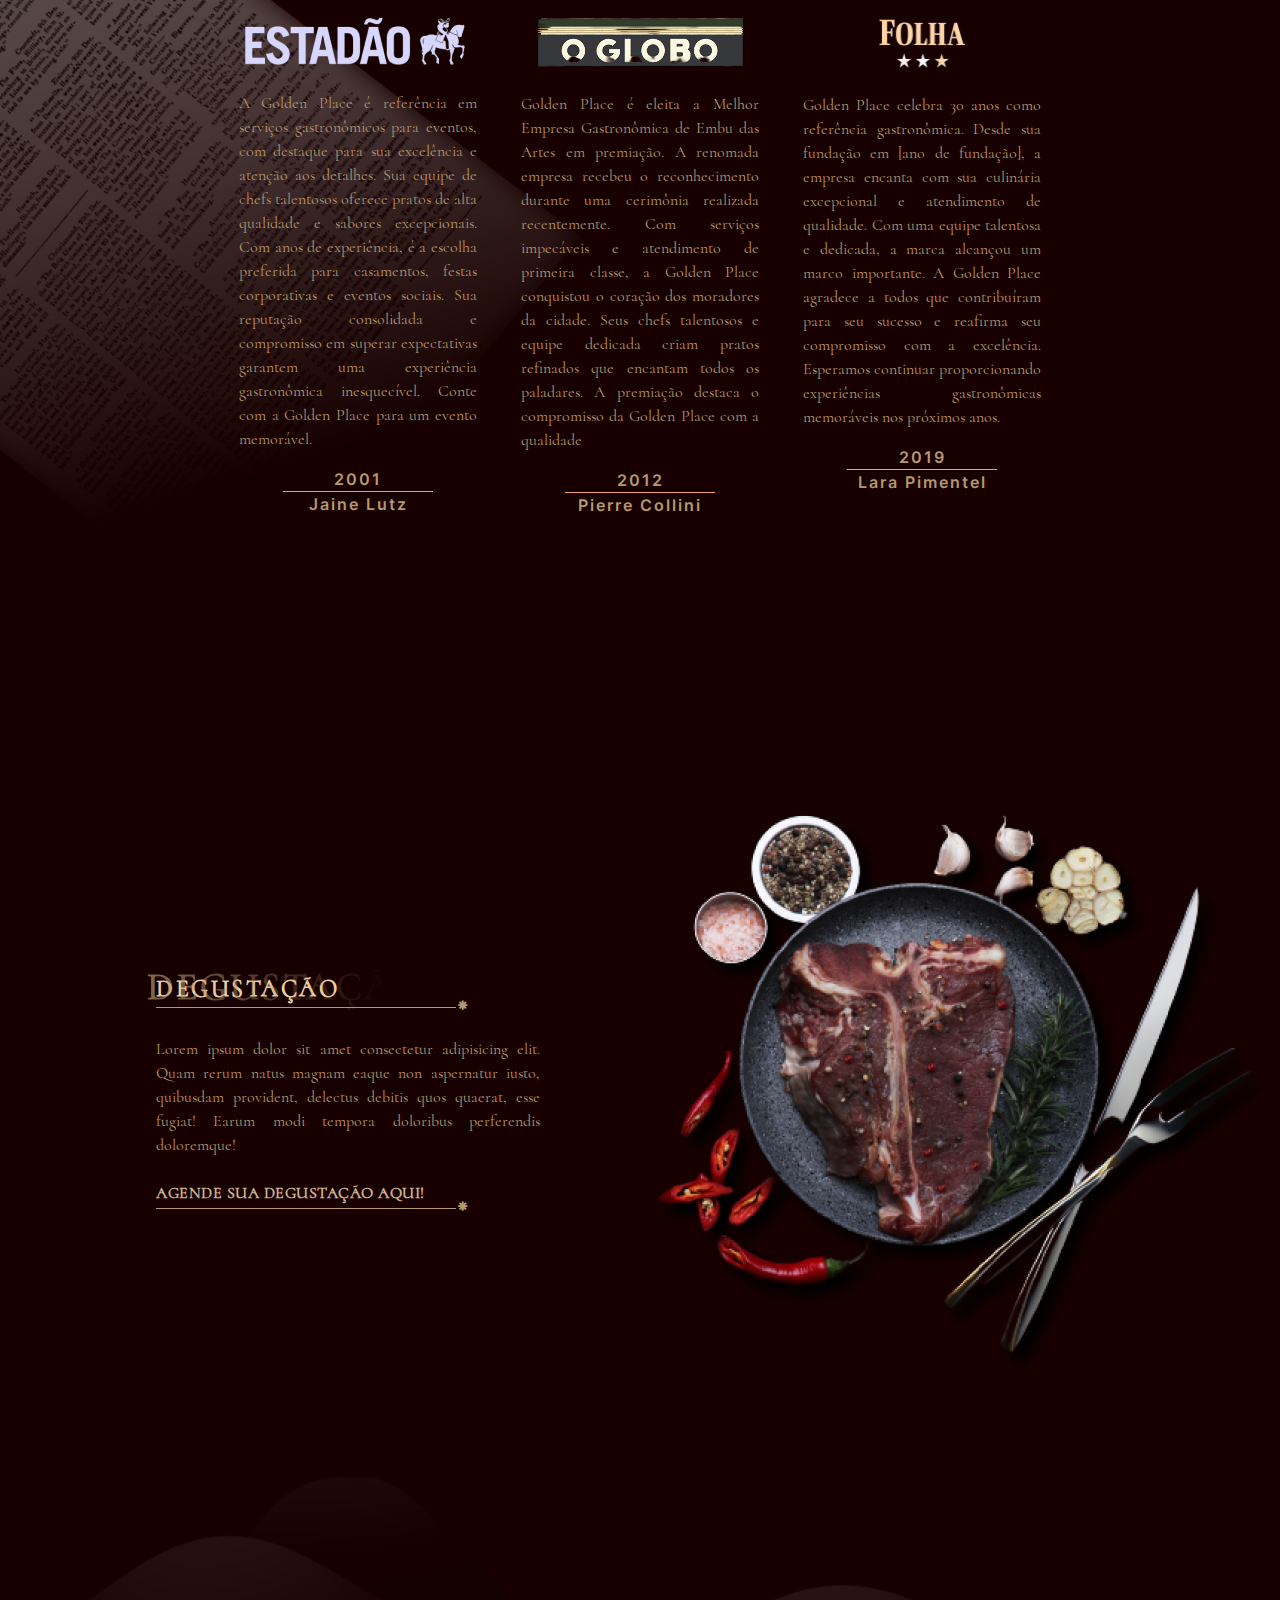
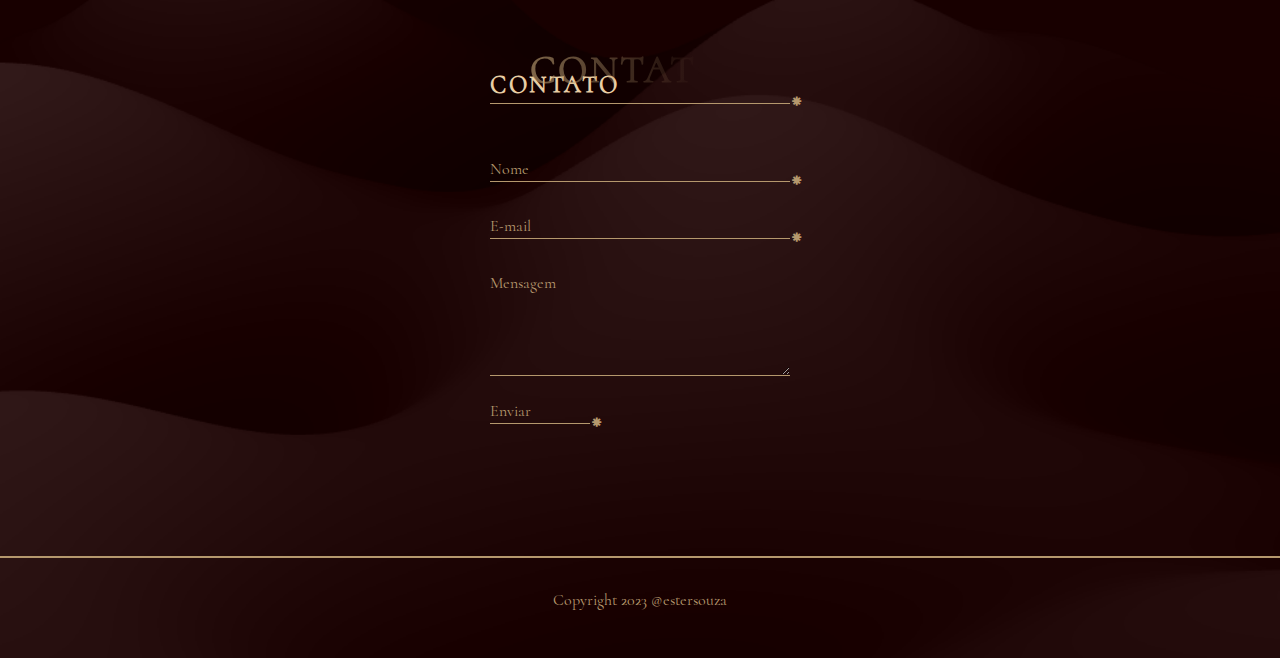
==== commit 35c4fe9b: "commit-config-contato" ====
--- a/index.html
+++ b/index.html
@@ -257,25 +257,25 @@
 
     
     <!-- Começo do segundo container background -->
-  <div class="segundo-container-background p-5 mt-5"> 
+  <div class="segundo-container-background py-5"> 
     <div class="title-fundo-depoimentos">
       Depoimentos
     </div>
     <section id="depoimentos" class="container-fluid d-flex justify-content-center align-items-center">
       <div class="container-depoimento d-flex align-items-end">
-        <div class="slider-depoimentos mt-5">
-          <div class="slides-depoimentos d-flex">
+        <div class="slider-depoimentos">
+          <div class="slides-depoimentos d-flex p-0 m-0">
             <div class="title-depoimentos">
-              <h3 class="titulo-h3-linha-do-tempo">Depoimentos</h3>
+              <h3 class="titulo-h3-linha-do-tempo mt-4">Depoimentos</h3>
             </div>
               <input type="radio" name="radio-btn" id="radio1">
               <input type="radio" name="radio-btn" id="radio2">
               <input type="radio" name="radio-btn" id="radio3">
               <input type="radio" name="radio-btn" id="radio4">
-              <div class="slide primeiro card-depoimento text-center">
+              <div class="slide primeiro card-depoimento text-center py-5">
                 <img src="img/Mulher de meia idade negra.jpg" class="card-img-depoimento" alt="Mulher negra de meia idade com cabelos lisos e longos dividios ao meio">
                 <div class="card-body-depoimento">
-                  <p class="nome-depoimento fw-bold pt-4">Corine G.</p>
+                  <p class="nome-depoimento fw-bold pt-1">Corine G.</p>
                   <div class="carousel-rating">
                     <span class="star preenchida">&#9734;</span>
                     <span class="star">&#9734;</span>
@@ -343,26 +343,160 @@
   
   <!-- Começo do terceiro container background -->
   <div class="terceiro-container-background">
-    <section id="midia">
-      <div class="container-jornal d-flex justify-content-center align-items-end">
-        <div class="col-lg-4 materia-1">
-          <img src="" alt="">
-          <p class="">Lorem ipsum, dolor sit amet consectetur adipisicing elit. Distinctio architecto perspiciatis facere laborum quidem, ipsum atque ipsam accusantium saepe dolorum dolorem sed sint, enim nemo id error, commodi sit perferendis. Lorem ipsum dolor sit, amet consectetur adipisicing elit. Sequi perspiciatis iusto in architecto quaerat est tenetur magnam nihil modi reprehenderit.  Lorem, ipsum dolor sit amet consectetur adipisicing elit. Fuga beatae dolores illo omnis. Dolorum labore autem ipsum neque, quo quam.</p>
-        </div>
-        <div class="col-lg-4 materia-2">
-          <img src="" alt="">
-          <p class="">Lorem ipsum, dolor sit amet consectetur adipisicing elit. Distinctio architecto perspiciatis facere laborum quidem, ipsum atque ipsam accusantium saepe dolorum dolorem sed sint, enim nemo id error, commodi sit perferendis. Lorem ipsum dolor sit, amet consectetur adipisicing elit. Sequi perspiciatis iusto in architecto quaerat est tenetur magnam nihil modi reprehenderit.  Lorem, ipsum dolor sit amet consectetur adipisicing elit. Fuga beatae dolores illo omnis. Dolorum labore autem ipsum neque, quo quam.</p>
-        </div>
-          <div class="col-lg-4 materia-3">
-          <img src="" alt="">
-          <p class="">Lorem ipsum, dolor sit amet consectetur adipisicing elit. Distinctio architecto perspiciatis facere laborum quidem, ipsum atque ipsam accusantium saepe dolorum dolorem sed sint, enim nemo id error, commodi sit perferendis. Lorem ipsum dolor sit, amet consectetur adipisicing elit. Sequi perspiciatis iusto in architecto quaerat est tenetur magnam nihil modi reprehenderit.  Lorem, ipsum dolor sit amet consectetur adipisicing elit. Fuga beatae dolores illo omnis. Dolorum labore autem ipsum neque, quo quam.</p>
-        </div>
-      </div>
+    <section id="midia" class="pt-5">
+      <div class="container-jornal pt-5 d-flex justify-content-center align-items-center">
+        <div class="row justify-content-center">
+          <div class="col-lg-3 materia-1">
+            <div class="row">
+              <div class="d-flex justify-content-center pb-4">
+                <img src="assets/Jornal-estadao-png-logo-branca-transparente.png" style="max-width: 250px;" alt="">
+              </div>
+              <!-- Linha abaixo do logo do jornal -->
+              <p>
+                A Golden Place é referência em serviços gastronômicos para eventos, com destaque para sua excelência e atenção aos detalhes. Sua equipe de chefs talentosos oferece pratos de alta qualidade e sabores excepcionais. Com anos de experiência, é a escolha preferida para casamentos, festas corporativas e eventos sociais. Sua reputação consolidada e compromisso em superar expectativas garantem uma experiência gastronômica inesquecível. Conte com a Golden Place para um evento memorável.
+              </p>
+            </div>
+            <div class="row p-0 m-0">
+              <!-- Ano da publicação -->
+              <div class="midia-dados m-0">
+                <p class="d-flex justify-content-center p-0 m-0">2001</p>
+                <!-- Linha abaixo do ano -->
+                <div class="d-flex justify-content-center p-0 m-0"><img src="assets/line-midia-ouro-claro.svg" alt="Elemento gráfico em forma de linha com 1px de altura na cor ouro claro"></div>
+                <!-- Nome da jornalista -->
+                <p class="d-flex justify-content-center p-0 m-0">Jaine Lutz</p>
+              </div>
+            </div>
+          </div><!-- Fim col-lg-3 -->
+
+          <div class="col-lg-3 materia-2">
+            <div class="row">
+              <div class="d-flex justify-content-center pb-4">
+                <img src="assets/Jornal-o-globo-logo-transparente-pequeno.png" style="max-width: 250px;" alt="">
+              </div>
+              <!-- Linha baixo do logo do jornal -->
+              <p>
+                Golden Place é eleita a Melhor Empresa Gastronômica de Embu 
+                das Artes em premiação. A renomada empresa recebeu o 
+                reconhecimento durante uma cerimônia realizada 
+                recentemente. Com serviços impecáveis e atendimento de 
+                primeira classe, a Golden Place conquistou o coração dos
+                 moradores da cidade. Seus chefs talentosos e equipe 
+                 dedicada criam pratos refinados que encantam todos os 
+                 paladares. A premiação destaca o compromisso da Golden 
+                 Place com a qualidade<!--, criatividade e inovação. Com 
+                 esse prêmio, a empresa reafirma seu compromisso em 
+                 oferecer experiências culinárias extraordinárias.-->  
+              </p>
+              
+            </div>
+            <div class="row p-0 m-0">
+              <!-- Ano da publicação -->
+              <div class="midia-dados m-0">
+                <p class="d-flex justify-content-center p-0 m-0">2012</p>
+                <!-- Linha abaixo do ano -->
+                <div class="d-flex justify-content-center p-0 m-0"><img src="assets/line-midia-ouro-claro.svg" alt="Elemento gráfico em forma de linha com 1px de altura na cor ouro claro"></div>
+                <!-- Nome da jornalista -->
+                <p class="d-flex justify-content-center p-0 m-0">Pierre Collini</p>
+              </div>
+            </div>  
+          </div><!-- Fim col-lg-3 -->
+
+          <div class="col-lg-3 materia-3">
+              <div class="row">
+                <div class="d-flex justify-content-center pb-4">
+                  <img src="assets/Jornal-folha-de-sao-paulo-png-logo-branco-transparente.png" style="max-width: 90px;" alt="">
+                </div>
+                <!-- Linha baixo do logo do jornal -->
+                <p>
+                  Golden Place celebra 30 anos como referência gastronômica. Desde sua fundação em [ano de fundação], a empresa encanta com sua culinária excepcional e atendimento de qualidade. Com uma equipe talentosa e dedicada, a marca alcançou um marco importante. A Golden Place agradece a todos que contribuíram para seu sucesso e reafirma seu compromisso com a excelência. Esperamos continuar proporcionando experiências gastronômicas memoráveis nos próximos anos.  
+                </div>
+                <div class="row p-0 m-0">
+                  <!-- Ano da publicação -->
+                  <div class="midia-dados m-0">
+                    <p class="d-flex justify-content-center p-0 m-0">2019</p>
+                    <!-- Linha abaixo do ano -->
+                    <div class="d-flex justify-content-center p-0 m-0"><img src="assets/line-midia-ouro-claro.svg" alt="Elemento gráfico em forma de linha com 1px de altura na cor ouro claro"></div>
+                    <!-- Nome da jornalista -->
+                    <p class="d-flex justify-content-center p-0 m-0">Lara Pimentel</p>
+                  </div>
+                </div>  
+          </div><!-- Fim col-lg-3 -->
+        </div><!-- Fim row -->
+      </div><!-- Fim container-jornal -->
     </section>
   </div><!-- Fim do terceiro container background -->
 
 
-
+  <!-- Começo do quarto container background -->
+  <div class="quarto-container-background">
+    <section id="degustacao">
+      <div class="container-fluid px-5">
+        <div class="row  p-5 m-5 justify-content-center d-flex">
+          <div class="col-lg-6 d-flex align-items-center">
+            <div class="container-align align-items-center">
+              <h2 class="titulo-fundo-degustacao">Degustação</h2>
+              <h3 class="titulo-h3-linha-do-tempo">Degustação</h3>
+              <div class="sublinha-texto">
+                <div class="item-sublinha-texto"> ⁕</div>
+              </div>
+              <p class="text-degustacao pt-4 pb-2">Lorem ipsum dolor sit amet consectetur adipisicing elit. Quam rerum natus magnam eaque non aspernatur iusto, quibusdam provident, delectus debitis quos quaerat, esse fugiat! Earum modi tempora doloribus perferendis doloremque!</p>
+              <a href="degustacao.html" class="link-degustacao">Agende sua degustação aqui!</a>
+              <div class="sublinha-texto mt-2">
+                <div class="item-sublinha-texto"> ⁕</div>
+              </div>
+            </div>
+          </div>
+          
+          <div class="col-lg-6">
+            <img src="assets/capa-desgustacao-prato-cinza-com-carne-vermelha-e-pimentas-ao-redor.png" alt="">
+          </div>
+        </div>
+      </div>
+    </section>
+  </div><!-- Fim do quarto container background -->
+
+  <!-- Começo do quinto container-background -->
+  <div class="quinto-container-background pt-5 mt-5 mb-0 pb-0">
+    <div class="container-fluid pt-5 mt-5" id="contato">
+      <div class="row">
+        <div class="col-lg-12 d-flex align-items-center justify-content-center">
+          <div class="container-form-contato">
+            <h2 class="titulo-fundo-contato">Contato</h2>
+            <h3 class="titulo-h3-linha-do-tempo">Contato</h3>
+            <div class="sublinha-texto">
+              <div class="item-sublinha-texto"> ⁕</div>
+            </div>
+
+            <form action="" class="pt-5">
+              <div class="mb-2">
+                <input type="text" class="form-control-contato" placeholder="Nome" aria-label="First name"><div class="item-sublinha-texto">⁕</div>
+              </div>
+              <div class="mb-2">
+                <input type="email" class="form-control-contato" id="exampleFormControlInput1"placeholder="E-mail"><div class="item-sublinha-texto">⁕</div>
+              </div>
+              <div class="mb-3">
+                <label for="exampleFormControlTextarea1" class="form-label">Mensagem</label><br>
+                <textarea class="form-control-contato" id="exampleFormControlTextarea1" rows="3"></textarea>
+              </div>
+              <div class="container-btn">
+                <button type="submit" class="btn-contato">Enviar</button><div class="item-sublinha-texto-btn-contato">⁕</div>
+              </div>
+            </form>
+
+
+          </div>
+
+        </div>
+      </div>
+    </div>
+    <footer class="d-flex align-items-center justify-content-center mt-5">
+      <div class="row">
+        <div class="col-lg-12">
+          <p class=" d-flex align-items-center justify-content-center">Copyright 2023 @estersouza</p>
+        </div>
+      </div>
+    </footer>
+  </div><!-- Fim quinto container background -->
 
 
   
--- a/css/style.css
+++ b/css/style.css
@@ -327,9 +327,14 @@
     justify-content: center;
 }
 .card-img-depoimento{
-    width: 150px;
-    height: 150px;
+    border-bottom: #B5986D 3px solid;
+    border-right: #B5986D 3px solid;
+}
+.card-img-depoimento{
+    width: 125px;
+    height: 125px;
     object-fit: cover;
+    padding: 7px;
 }
 .nome-depoimento{
     font-weight: 700;
@@ -444,17 +449,149 @@
     height: 105vh;
     display: flex;
     justify-content: center;
-    align-items:center;
+ 
+    
 }
 .container-jornal{
-    
-    width: 70vw;
-}
+    width: 80vw;
+}
+
 .materia-1, .materia-2, .materia-3{
     text-align: justify;
-    margin: 20px;
-    display: flex;
-    align-items: end;
-}
-
-/* Fim Midia */+    margin: 10px;
+}
+.midia-dados{
+    font-family: 'Inter';
+    font-weight: 600;
+    letter-spacing: 2px;
+}
+/* Fim Midia */
+
+
+/* Começo Desgustação */
+
+.titulo-fundo-degustacao{
+    font-size: clamp(2.3em, 3vw, 3.1em);
+    font-weight: 1000;
+    letter-spacing: 2.5px;
+    font-family: 'Cormorant';
+    text-transform: uppercase;
+    background: linear-gradient(91.58deg, #b5986dad 0%, rgba(181, 152, 109, 0) 85.99%, rgba(181, 152, 109, 0) 1.99%);
+    -webkit-background-clip: text;
+    -webkit-text-fill-color: transparent;
+    background-clip: text;
+    text-fill-color: transparent;
+    /*opacity: 0.1; */
+    position: absolute;
+    top: 30.5%;
+    transform: translateY(-50%), translateX(50%);
+    left: 11.5%;
+    margin: 0;
+    padding: 0;
+}
+#degustacao{
+position: relative;
+}
+.link-degustacao{
+    text-decoration: none;
+    font-weight: 700;
+    letter-spacing: 0.5px;
+    text-transform: uppercase;
+}
+a.link-degustacao:active{
+    color: #B5986D;
+}
+a.link-degustacao:link{
+    color:#cab38f;
+}
+a.link-degustacao:hover{
+    color:#724927;
+} 
+.text-degustacao{
+    width: 30vw;
+    text-align: justify;
+}
+/* Fim Degustação */
+
+
+
+/* Começo Contato */
+.quinto-container-background{
+
+
+background-image: url(../assets/background-ondas-3d-vermelho-claro-escuro-vinho-quinto-background.png);
+    background-size:cover;
+    background-repeat: no-repeat;
+    background-position: bottom bottom;
+    height: auto;
+    max-width: 100vw;
+    position: relative;
+    pointer-events: none;
+}
+.titulo-fundo-contato{
+    font-size: clamp(2.3em, 3vw, 3.1em);
+    font-weight: 1000;
+    letter-spacing: 2.5px;
+    font-family: 'Cormorant';
+    text-transform: uppercase;
+    background: linear-gradient(91.58deg, #b5986dad 0%, rgba(181, 152, 109, 0) 85.99%, rgba(181, 152, 109, 0) 1.99%);
+    -webkit-background-clip: text;
+    -webkit-text-fill-color: transparent;
+    background-clip: text;
+    text-fill-color: transparent;
+    /*opacity: 0.1; */
+    position: absolute;
+    top: 21.8%;
+    transform: translateY(-50%), translateX(50%);
+    left:41.4%;
+    margin: 0;
+    padding: 0;
+}
+
+.form-control-contato{
+    background-color: transparent;
+    border: none;
+    border-bottom: #B5986D 1px solid;
+    width: 300px;
+}
+.form-control-contato::placeholder{
+    color: #B5986D;
+}
+.btn-contato{
+    background-color: transparent;
+    border: none;
+    border-bottom: 1px solid #B5986D;
+    width: 100px;
+    text-align: left;
+    color: #B5986D;
+}
+.btn-contato:hover{
+    color: #724927;
+}
+.btn-contato::after{
+    padding: 0;
+    margin: 0;
+}
+.item-sublinha-texto-btn-contato{
+    color: #B5986D;
+    font-weight: 600;
+    position: relative;
+    bottom: 12.6px;
+    left: 100px;
+}
+.container-form-contato{
+    margin-top: 50px;
+    margin-bottom: 60px;
+}
+    /* Fim contato */
+
+
+
+/* Começo Footer */
+
+footer{
+    border-top: 2px solid #B5986D;
+    height: 10vh;
+    padding: 50px;
+}
+/* Fim Footer */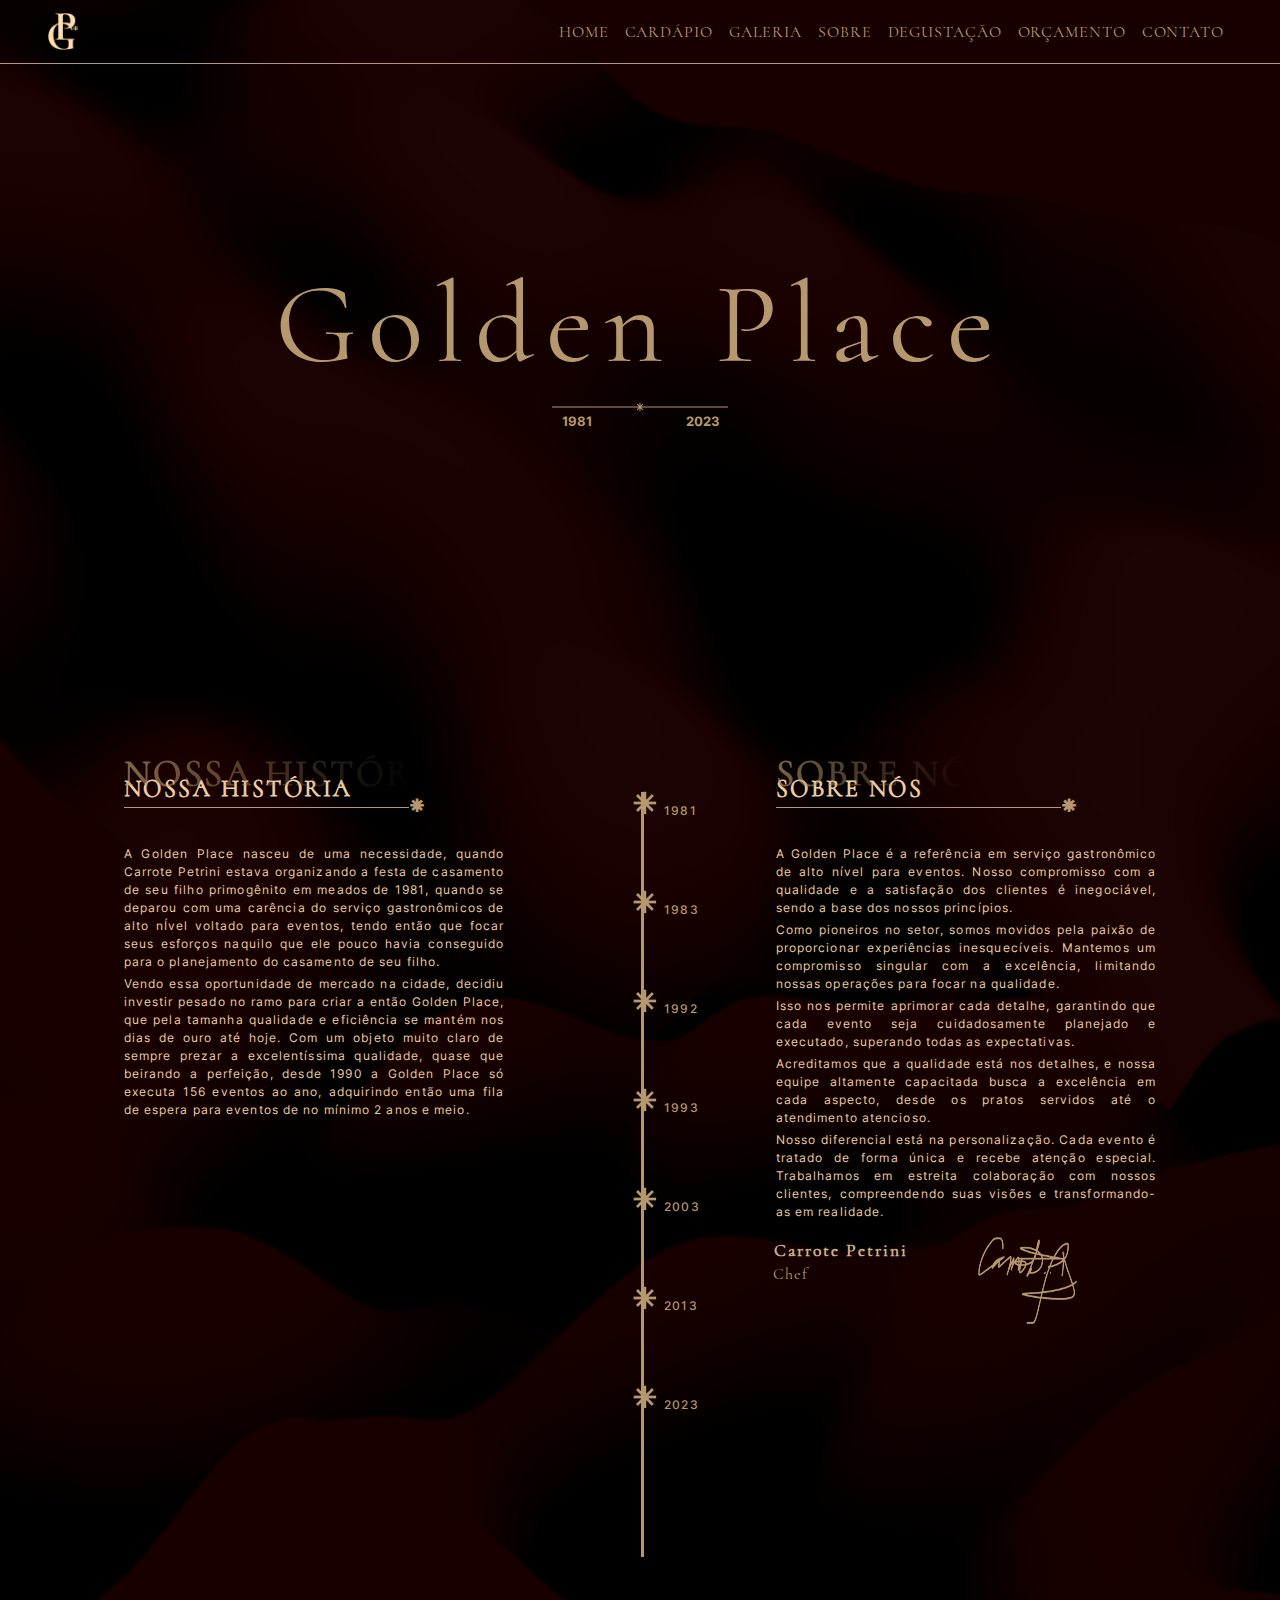
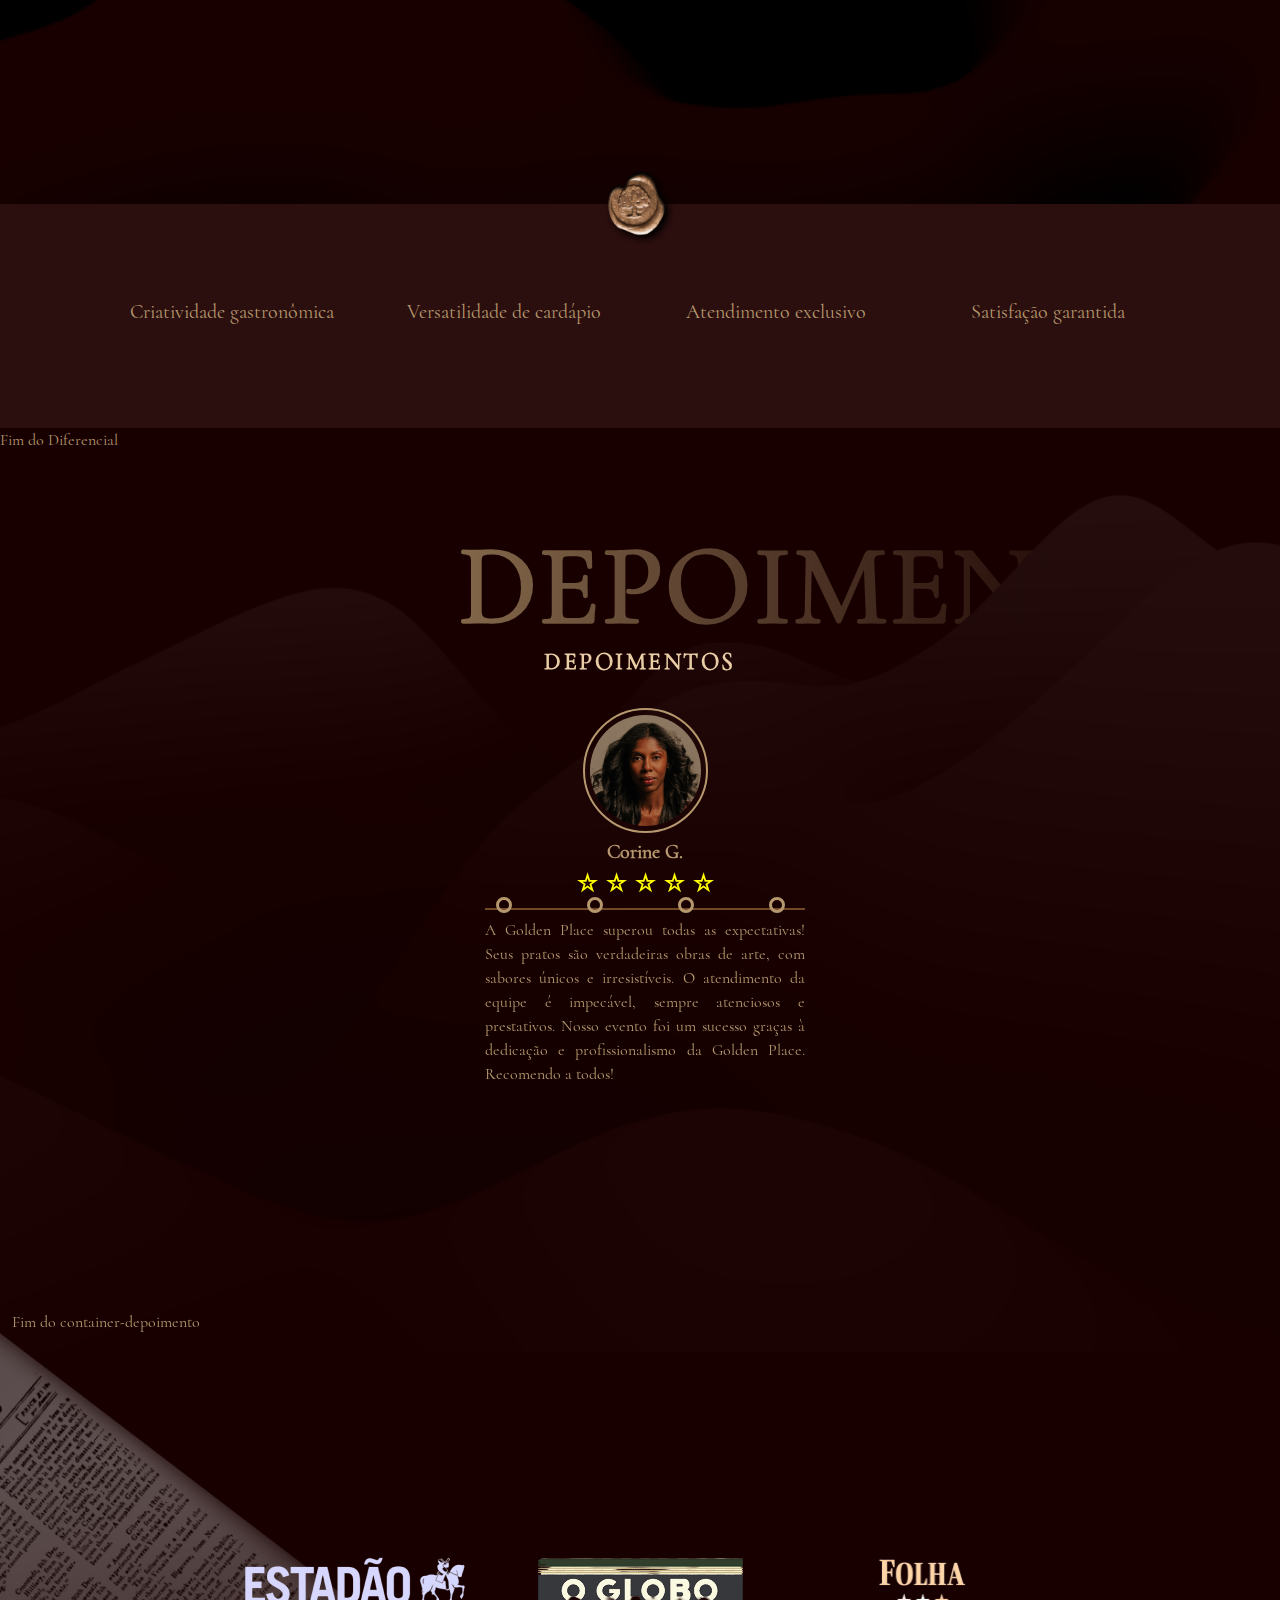
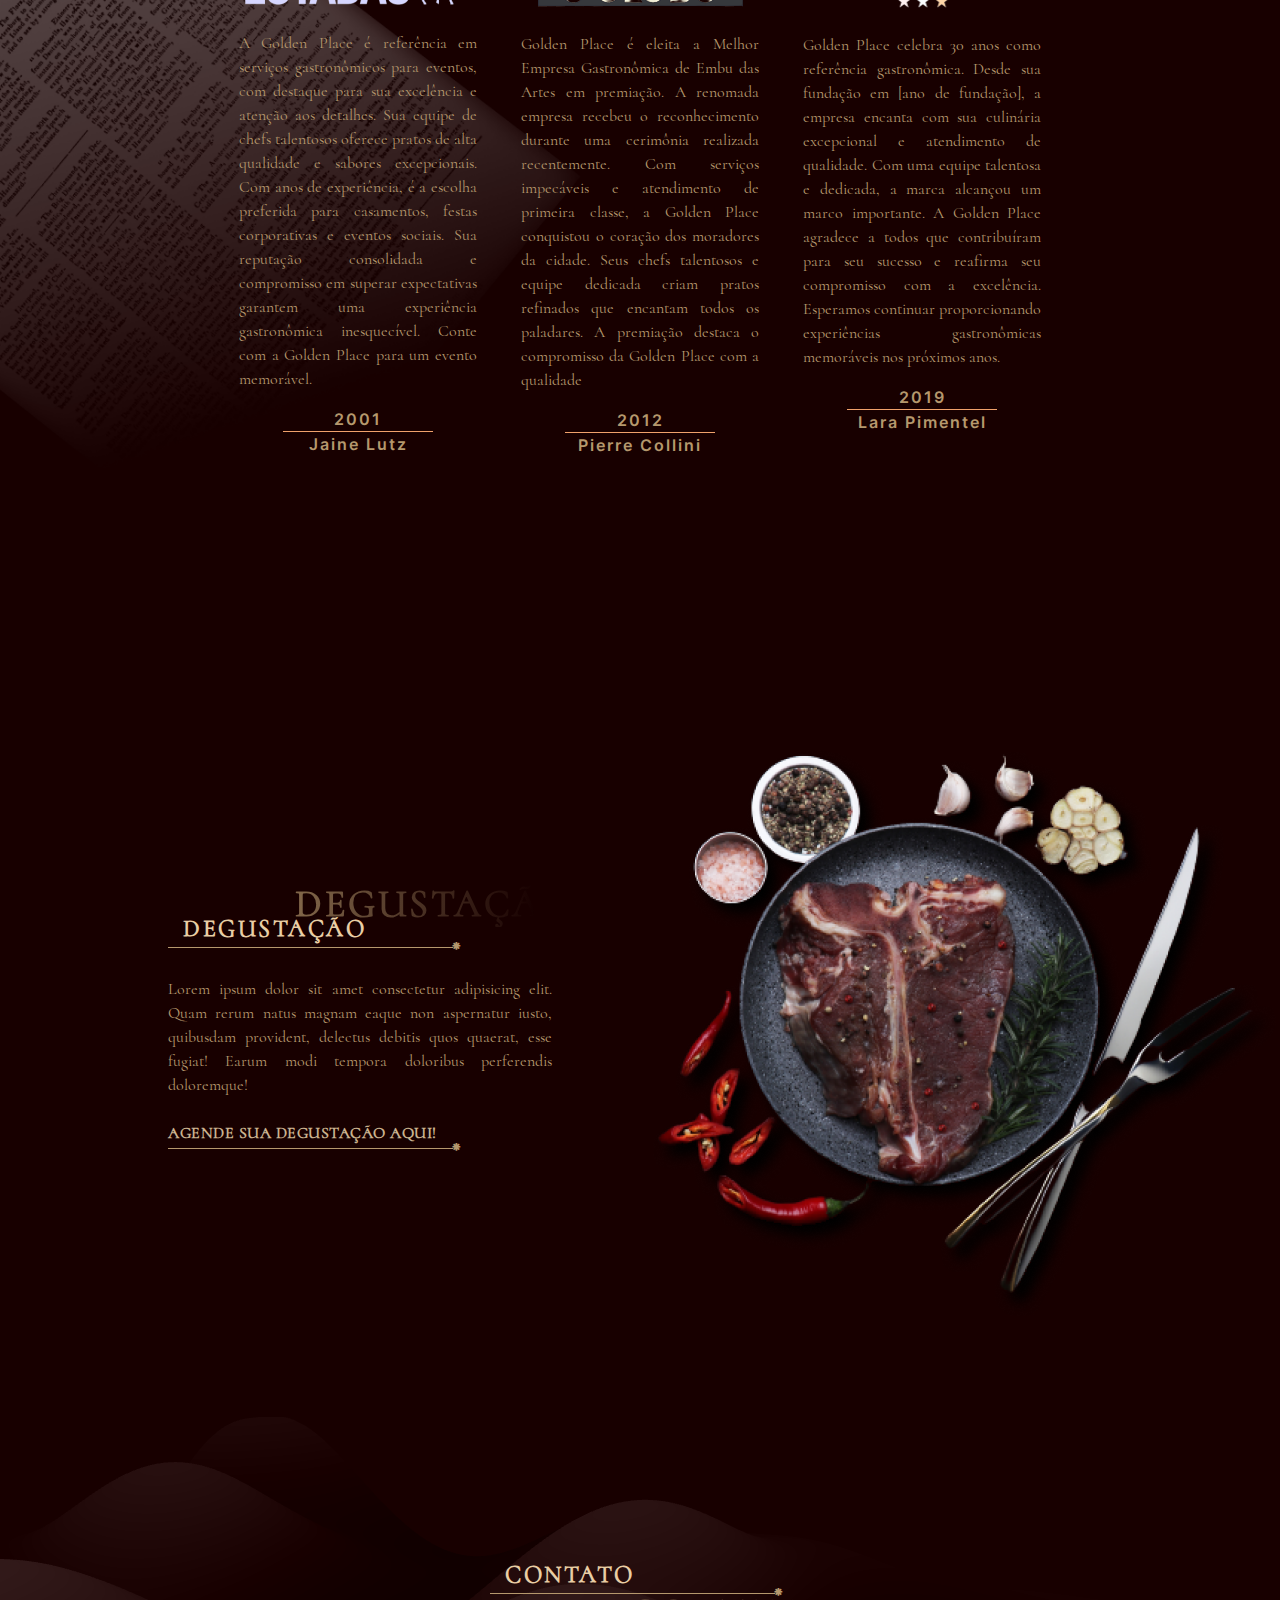
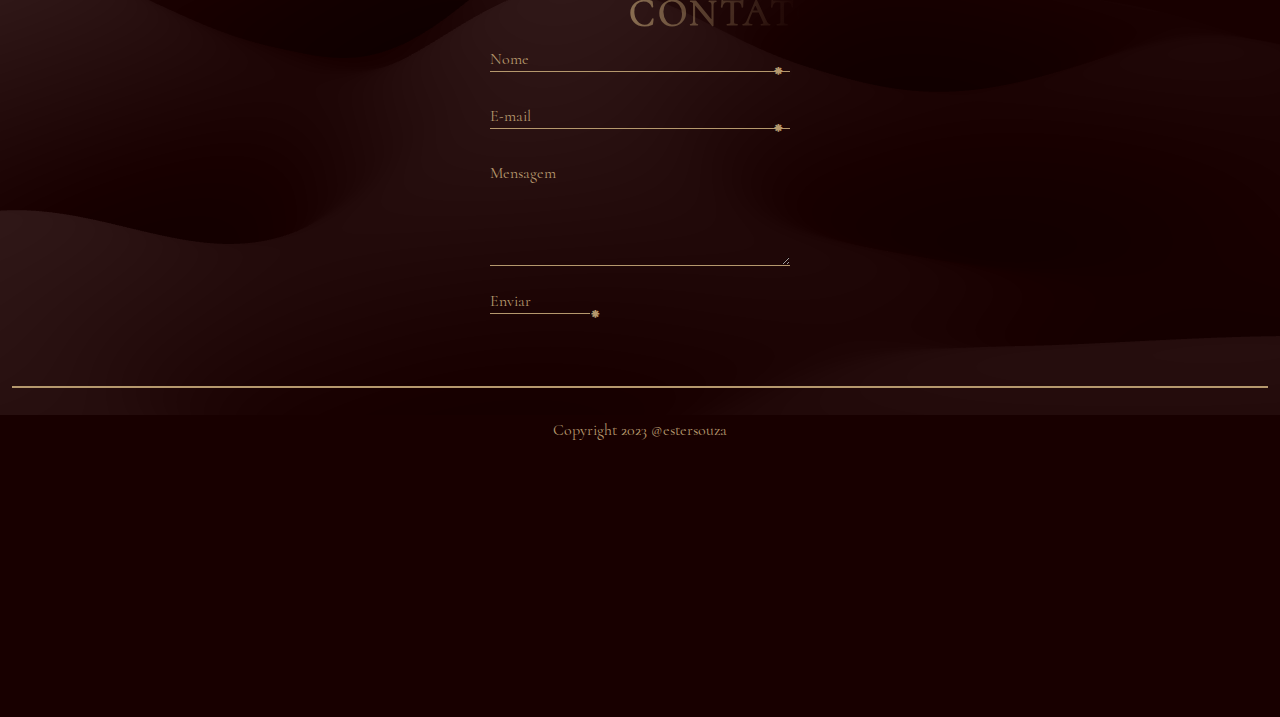
==== commit 3fda8947: "config-stylelint" ====
--- a/index.html
+++ b/index.html
@@ -58,11 +58,8 @@
         </div>
       
     </nav>
-    <!-- Fim da nav -->
-
-
-    <!-- Começo do hero -->
-    <header class="container-fluid content pt-5 pb-5">
+    
+    <header class="content pt-5 pb-5">
       <div class="d-flex justify-content-center align-items-center pt-5">
         <div class="hero d-flex-column justify-content-center align-items-center">
           <div class="row pt-5">
@@ -80,23 +77,21 @@
         </div>
       </div>
     </header>
-    <!-- Fim do hero -->
-
-
-    <!-- Começo do Nossa História e Sobre Nós -->      
-    <section id="sobre" class=" py-lg-5 justify-content-center container-sobre-nos container">
+         
+    <section id="sobre" class=" py-lg-5 justify-content-center container-sobre-nos">
       <div class="py-lg-5 my-lg-5 d-flex justify-content-center">
         <div class="py-lg-5 my-lg-5 row d-flex justify-content-center">
-          <div class="col-lg-4 pb-md-5 mb-md-5 pb-sm-5 mb-sm-5 justify-content-center">
+          <div class="col-lg-4 col-sm-12 justify-content-center pb-5 mb-5">
             <div class="conteudo-linha-do-tempo">
               <div class="titulo-linha-do-tempo">
-                <h2 class="titulo-fundo">Nossa História</h2>
-                <h3 class="titulo-h3-linha-do-tempo">Nossa História</h3>
+                <h2 class="titulo-fundo-nossa-historia">Nossa História</h2>
+                <h3 class="titulo-h3-linha-do-tempo">Nossa História
                 <div class="sublinha-texto">
                   <div class="item-sublinha-texto"> ⁕</div>
                 </div>
-              </div>
-              <p class="pt-4 m-0 paragrafo-linha-do-tempo">
+              </h3>
+              </div>
+              <p class="pt-4 m-0 paragrafo-linha-do-tempo-sobre-nos">
                 A <span lang="en-us">Golden Place</span> nasceu de uma 
                 necessidade, quando Carrote Petrini estava organizando a 
                 festa de casamento de seu filho primogênito em meados de 
@@ -106,7 +101,7 @@
                 naquilo que ele pouco havia conseguido para o planejamento
                 do casamento de seu filho.
               </p>
-              <p class="pt-1 paragrafo-linha-do-tempo">
+              <p class="pt-1 paragrafo-linha-do-tempo-sobre-nos">
                   Vendo essa oportunidade de mercado na cidade, decidiu 
                   investir pesado no ramo para criar a então Golden Place,
                   que pela tamanha qualidade e eficiência se mantém nos 
@@ -119,7 +114,7 @@
                   espera para eventos de no mínimo <time datatime="2026-01-01"> 2 anos e meio</time>.
               </p>
             </div>
-          </div><!-- Fim da coluna -->
+          </div>  
 
           <div class="col-lg-2 d-none pe-lg-2 d-sm-none d-md-none d-lg-block d-xl-block">
             <div class="container-timeline ps-lg-5  d-flex justify-content-center">
@@ -163,18 +158,20 @@
                 </ul>
               </div>
             </div>
-          </div><!-- Fim da coluna -->
-
-          <div class="col-lg-4 pb-lg-5">
+          </div>  
+
+          <div class="col-lg-4  col-sm-12 pb-5 mb-5">
             <div class="mb-lg-5 pb-lg-5 conteudo-linha-do-tempo-sobre-nos">
               <div class="titulo-linha-do-tempo">
-                <h2 class="titulo-fundo">Sobre nós</h2>
-                <h3 class="titulo-h3-linha-do-tempo">Sobre nós</h3>
+                <h2 class="titulo-fundo-nossa-historia">Sobre nós</h2>
+                <h3 class="titulo-h3-linha-do-tempo">
+                  Sobre nós
                 <div class="sublinha-texto">
                   <div class="item-sublinha-texto"> ⁕</div>
                 </div>
+              </h3>
               </div> 
-              <p class="pt-4 paragrafo-linha-do-tempo mb-0">
+              <p class="pt-4 paragrafo-linha-do-tempo-sobre-nos mb-0">
                 A <span lang="en-us">Golden Place</span> é a 
                 referência em serviço gastronômico de alto nível para 
                 eventos. Nosso compromisso com a qualidade e a satisfação 
@@ -182,56 +179,59 @@
                 princípios.
               </p>
 
-              <p class="pt-1 paragrafo-linha-do-tempo ps-5 mb-0">
+              <p class="pt-1 paragrafo-linha-do-tempo-sobre-nos mb-0">
                 Como pioneiros no setor, somos movidos pela paixão de 
                 proporcionar experiências inesquecíveis. Mantemos um 
                 compromisso singular com a excelência, limitando nossas 
                 operações para focar na qualidade. 
               </p>
 
-              <p class="pt-1 paragrafo-linha-do-tempo ps-5 mb-0">
+              <p class="pt-1 paragrafo-linha-do-tempo-sobre-nos mb-0">
                 Isso nos permite aprimorar cada detalhe, garantindo que 
                 cada evento seja cuidadosamente planejado e executado, 
                 superando todas as expectativas.
               </p>
                 
-              <p class="pt-1 paragrafo-linha-do-tempo ps-5 mb-0"> 
+              <p class="pt-1 paragrafo-linha-do-tempo-sobre-nos mb-0"> 
                 Acreditamos que a qualidade está nos detalhes, e nossa 
                 equipe altamente capacitada busca a excelência em cada 
                 aspecto, desde os pratos servidos até o atendimento 
                 atencioso.
               </p>
                 
-              <p class="pt-1 paragrafo-linha-do-tempo">
+              <p class="pt-1 paragrafo-linha-do-tempo-sobre-nos">
                 Nosso diferencial está na personalização. Cada evento é 
                 tratado de forma única e recebe atenção especial. 
                 Trabalhamos em estreita colaboração com nossos clientes, 
                 compreendendo suas visões e transformando-as em realidade.
               
               </p>
-              <div class="row mb-lg-5 pb-lg-5">
-                <div class="col-lg-6 pt-sm-3">
-                  <div class="row ps-3">
-                    <p class="paragrafo-linha-do-tempo-assinatura w-auto pt-lg-2">Carrote Petrini</p>
-                  </div>
-                  <div class="row ps-3 pt-sm-2">
+              <div class="row pb-5">
+                <div class="col-lg-6 col-sm-3">
+                  <div class="row ">
+                    <p class="paragrafo-linha-do-tempo-assinatura w-auto ">Carrote Petrini</p>
+                  </div>
+                  <div class="row">
                     <p class="paragrafo-linha-do-tempo"><span lang="en-us">Chef</span></p>
                   </div>
                 </div>
-                <div class="col-lg-6 p-0 d-flex justify-content-end">
-                  <img src="assets/Component 1.png" alt="Elemento gráfico representando a assinatura escrita do chefe de cozinha Carrote Petrini">
-                </div>
-              </div>
-            </div>
-          </div><!-- Fim da culuna -->
+                <div class="col-lg-6 col-sm-3 d-flex justify-content-end align-items-center d-none d-sm-none d-md-none d-lg-block d-xl-block">
+                  <img src="assets/Component 1.png" class="img-sobre-nos" alt="Elemento gráfico representando a assinatura escrita do chefe de cozinha Carrote Petrini">
+                </div>
+              </div>
+            </div>
+          </div> 
         </div>
       </div>
     </section>
-      
-  </div><!-- Fim do primeiro container background -->
+  </div>
+  </body>
+</html>
   
-    <!-- Começo do Diferencial -->
-    <section id="diferencial" class="p-5 container-fluid container-diferencial d-none d-md-block d-lg-block d-xl-block">
+
+
+ 
+  <section id="diferencial" class=" container-fluid p-5 container-diferencial d-none d-md-block d-lg-block d-xl-block">
       <div class="img-selo">
         <img src="assets/selo-diferencial.png" alt="Selo circular dourado em relevo com formato de uma árvore no centro do selo, selo com um sombreado sob ele.">
       </div>
@@ -253,28 +253,27 @@
           <div class="d-flex justify-content-center"><h5>Satisfação garantida</h5></div>
         </div>
       </div>
-    </section><!-- Fim do Diferencial -->
-
-    
-    <!-- Começo do segundo container background -->
-  <div class="segundo-container-background py-5"> 
+  </section> Fim do Diferencial 
+
+  <div class="segundo-container-background container-fluid  py-5"> 
     <div class="title-fundo-depoimentos">
       Depoimentos
     </div>
-    <section id="depoimentos" class="container-fluid d-flex justify-content-center align-items-center">
-      <div class="container-depoimento d-flex align-items-end">
+    <section id="depoimentos">
+      <div class="container-depoimento justify-content-center align-items-center">
         <div class="slider-depoimentos">
-          <div class="slides-depoimentos d-flex p-0 m-0">
+          <div class="slides-depoimentos d-flex justify-content-center p-0 m-0">
             <div class="title-depoimentos">
-              <h3 class="titulo-h3-linha-do-tempo mt-4">Depoimentos</h3>
-            </div>
+              <h3 class="titulo-h3-linha-do-tempo mt-2">Depoimentos</h3>
+            </div>
+             
               <input type="radio" name="radio-btn" id="radio1">
               <input type="radio" name="radio-btn" id="radio2">
               <input type="radio" name="radio-btn" id="radio3">
               <input type="radio" name="radio-btn" id="radio4">
-              <div class="slide primeiro card-depoimento text-center py-5">
+         <div class="slide primeiro card-depoimento text-center py-5">
                 <img src="img/Mulher de meia idade negra.jpg" class="card-img-depoimento" alt="Mulher negra de meia idade com cabelos lisos e longos dividios ao meio">
-                <div class="card-body-depoimento">
+                <div>
                   <p class="nome-depoimento fw-bold pt-1">Corine G.</p>
                   <div class="carousel-rating">
                     <span class="star preenchida">&#9734;</span>
@@ -288,7 +287,7 @@
               </div>
               <div class="slide card-depoimento text-center">
                 <img src="img/Homem velho de oculos ao celular.jpg" class="card-img-depoimento" alt="Homem grisalho de meia idade vestindo uma blusa social branca, um casaco de inverno e um óculos preto, o homem está com a mão segurando o celular perto do ouvido">
-                <div class="card-body-depoimento">
+                <div>
                   <p class="nome-depoimento fw-bold pt-5">Felipe M.</p>
                   <div class="carousel-rating">
                     <span class="star preenchida">&#9734;</span>
@@ -302,7 +301,7 @@
               </div>
               <div class="slide card-depoimento text-center">
                 <img src="img/Homem jovem de barba.jpg" class="card-img-depoimento" alt="Homem caucasiano por volta dos 30 anos de cabelos e barbas escuras vestindo uma camisa azul clara, ao fundo um céu azul claro.">
-                <div class="card-body-depoimento">
+                <div>
                   <p class="nome-depoimento fw-bold pt-5">Gustavo H.</p>
                   <div class="carousel-rating">
                     <span class="star preenchida">&#9734;</span>
@@ -316,7 +315,7 @@
               </div>
               <div class="slide card-depoimento text-center">
                 <img src="img/Homem velho de oculos lendo um livro.jpg" class="card-img-depoimento" alt="Homem de meia idade levemente calvo e com barba longa e branca, utilizando óculos e vestindo uma camisa social branca e um blazer preto escorado em um banco lendo um livro de capa azul">
-                <div class="card-body-depoimento">
+                <div>
                   <p class="nome-depoimento fw-bold pt-5">Carlos V.</p>
                   <div class="carousel-rating">
                     <span class="star preenchida">&#9734;</span>
@@ -327,53 +326,52 @@
                   </div>
                   <p class="p-depoimento">Não há palavras para descrever a qualidade e o sabor dos pratos da Golden Place. O serviço é de primeira classe, desde o planejamento até a execução. Nossos convidados ficaram encantados com a experiência gastronômica proporcionada. A Golden Place superou todas as nossas expectativas e fez do nosso evento um momento inesquecível.</p>
                 </div>
-              </div>
-          </div><!-- Fim do slides-depoimentos -->
-        </div><!-- Fim do slider-depoimentos -->
+              </div> 
+          </div>
+        </div> 
         <div class="navegacao-manual">
           <label for="radio1" class="manual-btn"></label>
           <label for="radio2" class="manual-btn"></label>
           <label for="radio3" class="manual-btn"></label>
           <label for="radio4" class="manual-btn"></label>
         </div>
-      </div><!-- Fim do container-depoimento -->
+      </div> Fim do container-depoimento 
     </section><!-- Fim da section depoimentos -->
-  </div><!-- Fim do segundo container brackground-->  
+  </div><!--Fim do segundo container brackground --> 
 
   
-  <!-- Começo do terceiro container background -->
-  <div class="terceiro-container-background">
+  <div class="terceiro-container-background  container-fluid">
     <section id="midia" class="pt-5">
       <div class="container-jornal pt-5 d-flex justify-content-center align-items-center">
         <div class="row justify-content-center">
-          <div class="col-lg-3 materia-1">
+          <div class="col-lg-3 materia-1  d-sm-none d-md-none d-lg-block d-xl-block">
             <div class="row">
               <div class="d-flex justify-content-center pb-4">
                 <img src="assets/Jornal-estadao-png-logo-branca-transparente.png" style="max-width: 250px;" alt="">
               </div>
-              <!-- Linha abaixo do logo do jornal -->
+               
               <p>
                 A Golden Place é referência em serviços gastronômicos para eventos, com destaque para sua excelência e atenção aos detalhes. Sua equipe de chefs talentosos oferece pratos de alta qualidade e sabores excepcionais. Com anos de experiência, é a escolha preferida para casamentos, festas corporativas e eventos sociais. Sua reputação consolidada e compromisso em superar expectativas garantem uma experiência gastronômica inesquecível. Conte com a Golden Place para um evento memorável.
               </p>
             </div>
             <div class="row p-0 m-0">
-              <!-- Ano da publicação -->
+              
               <div class="midia-dados m-0">
                 <p class="d-flex justify-content-center p-0 m-0">2001</p>
-                <!-- Linha abaixo do ano -->
+          
                 <div class="d-flex justify-content-center p-0 m-0"><img src="assets/line-midia-ouro-claro.svg" alt="Elemento gráfico em forma de linha com 1px de altura na cor ouro claro"></div>
-                <!-- Nome da jornalista -->
+            
                 <p class="d-flex justify-content-center p-0 m-0">Jaine Lutz</p>
               </div>
             </div>
-          </div><!-- Fim col-lg-3 -->
-
-          <div class="col-lg-3 materia-2">
+          </div>
+
+          <div class="col-lg-3 materia-2  d-sm-none d-md-none d-lg-block d-xl-block">
             <div class="row">
               <div class="d-flex justify-content-center pb-4">
                 <img src="assets/Jornal-o-globo-logo-transparente-pequeno.png" style="max-width: 250px;" alt="">
               </div>
-              <!-- Linha baixo do logo do jornal -->
+             
               <p>
                 Golden Place é eleita a Melhor Empresa Gastronômica de Embu 
                 das Artes em premiação. A renomada empresa recebeu o 
@@ -385,50 +383,50 @@
                  paladares. A premiação destaca o compromisso da Golden 
                  Place com a qualidade<!--, criatividade e inovação. Com 
                  esse prêmio, a empresa reafirma seu compromisso em 
-                 oferecer experiências culinárias extraordinárias.-->  
+                 oferecer experiências culinárias extraordinárias.-->
               </p>
               
             </div>
             <div class="row p-0 m-0">
-              <!-- Ano da publicação -->
+           
               <div class="midia-dados m-0">
                 <p class="d-flex justify-content-center p-0 m-0">2012</p>
-                <!-- Linha abaixo do ano -->
+       
                 <div class="d-flex justify-content-center p-0 m-0"><img src="assets/line-midia-ouro-claro.svg" alt="Elemento gráfico em forma de linha com 1px de altura na cor ouro claro"></div>
-                <!-- Nome da jornalista -->
+            
                 <p class="d-flex justify-content-center p-0 m-0">Pierre Collini</p>
               </div>
             </div>  
-          </div><!-- Fim col-lg-3 -->
-
-          <div class="col-lg-3 materia-3">
+          </div>
+
+          <div class="col-lg-3 col-sm-12 materia-3">
               <div class="row">
                 <div class="d-flex justify-content-center pb-4">
                   <img src="assets/Jornal-folha-de-sao-paulo-png-logo-branco-transparente.png" style="max-width: 90px;" alt="">
                 </div>
-                <!-- Linha baixo do logo do jornal -->
+                
                 <p>
                   Golden Place celebra 30 anos como referência gastronômica. Desde sua fundação em [ano de fundação], a empresa encanta com sua culinária excepcional e atendimento de qualidade. Com uma equipe talentosa e dedicada, a marca alcançou um marco importante. A Golden Place agradece a todos que contribuíram para seu sucesso e reafirma seu compromisso com a excelência. Esperamos continuar proporcionando experiências gastronômicas memoráveis nos próximos anos.  
                 </div>
                 <div class="row p-0 m-0">
-                  <!-- Ano da publicação -->
+           
                   <div class="midia-dados m-0">
                     <p class="d-flex justify-content-center p-0 m-0">2019</p>
-                    <!-- Linha abaixo do ano -->
+                    
                     <div class="d-flex justify-content-center p-0 m-0"><img src="assets/line-midia-ouro-claro.svg" alt="Elemento gráfico em forma de linha com 1px de altura na cor ouro claro"></div>
-                    <!-- Nome da jornalista -->
+                 
                     <p class="d-flex justify-content-center p-0 m-0">Lara Pimentel</p>
                   </div>
                 </div>  
-          </div><!-- Fim col-lg-3 -->
-        </div><!-- Fim row -->
-      </div><!-- Fim container-jornal -->
+          </div>
+        </div>
+      </div>
     </section>
-  </div><!-- Fim do terceiro container background -->
-
-
-  <!-- Começo do quarto container background -->
-  <div class="quarto-container-background">
+  </div>
+
+
+  
+  <div class="quarto-container-background  container-fluid">
     <section id="degustacao">
       <div class="container-fluid px-5">
         <div class="row  p-5 m-5 justify-content-center d-flex">
@@ -447,7 +445,7 @@
             </div>
           </div>
           
-          <div class="col-lg-6">
+          <div class="col-lg-6  d-sm-none d-md-none d-lg-block d-xl-block">
             <img src="assets/capa-desgustacao-prato-cinza-com-carne-vermelha-e-pimentas-ao-redor.png" alt="">
           </div>
         </div>
@@ -455,8 +453,8 @@
     </section>
   </div><!-- Fim do quarto container background -->
 
-  <!-- Começo do quinto container-background -->
-  <div class="quinto-container-background pt-5 mt-5 mb-0 pb-0">
+
+  <div class="quinto-container-background  container-fluid pt-5 mt-5 mb-0 pb-0">
     <div class="container-fluid pt-5 mt-5" id="contato">
       <div class="row">
         <div class="col-lg-12 d-flex align-items-center justify-content-center">
--- a/css/style.css
+++ b/css/style.css
@@ -6,9 +6,9 @@
 }
 html body{
     background-color: #180000;
-     color: #B5986D;
-    font-family: 'Cormorant';
-    max-width: 100vw;
+    color: #B5986D;
+    font-family: 'Cormorant', 'Inter', sans-serif, cursive;
+    width: 100%;
 }
 /* Pré Carregamento De Fontes */
 @font-face{
@@ -24,26 +24,20 @@
 
         /* FOIT */
         html.fonts-loaded{
-            font-family: 'Cormorant', 'Inter' cursive;
+            font-family: 'Cormorant', 'Inter' , sans-serif, cursive;
         }
 
 /* Fim Pré Carregamento De Fontes */
 
-
-/* Acessibilidade e Boas Práticas */
-
-img {
-    aspect-ratio: attr(width) / attr(height);
-  }
-/* Fim Acessibilidade e Boas Práticas */
 
 
 .primeiro-container-background{
     background-image: url(../assets/Mask\ group.png);
     background-size:cover;
+    background-position: center center;
     background-repeat: no-repeat;
     height: 100%;
-    max-width: 100vw;
+    width: 100%;
 }
 
 
@@ -52,7 +46,7 @@
 /* Começo Navbar */
 
 .navbar{
-    font-family: 'Cormorant';
+    font-family: 'Cormorant' , sans-serif;
     background:transparent;
     border-bottom: #B5986D 1px solid;
 }
@@ -102,13 +96,12 @@
 
 .hero{
     background: transparent;
-    font-family: 'Cormorant';
+    font-family: 'Cormorant', sans-serif;
     color: #B5986D;
     font-weight: 700;
 }
 .hero img{
     width: 200px;
-    height: 9.7px;
 }
 
 .title-hero h1{
@@ -119,76 +112,74 @@
 .content-hero{
     font-size: clamp(.6em, 1vw, 1.5em);
     
-    font-family: 'Inter';
+    font-family: 'Inter', sans-serif;
 }
 
 /* Fim Hero */
-
 
 
 /* Começo Nossa História e Sobre Nós */
 .titulo-h3-linha-do-tempo{
     color:#e9cea5;
     letter-spacing: 2.5px;
-    font-family: 'Cormorant';
+    font-family: 'Cormorant', sans-serif;
     font-size: clamp(1.5em, 1.5vw, 1.8em);
     font-weight: 600;
     text-transform: uppercase;
+    padding: 0 15px;
 }
 .titulo-linha-do-tempo{
     position: relative;
 }
-.titulo-fundo{
-    font-size: clamp(2.3em, 3vw, 3.1em);
+.titulo-fundo-nossa-historia{
+    font-size: clamp(2.3em, 2.6vw, 2.9em);
     font-weight: 1000;
     letter-spacing: 2.5px;
-    font-family: 'Cormorant';
+    font-family: 'Cormorant', sans-serif;
     text-transform: uppercase;
     background: linear-gradient(91.58deg, #b5986dad 0%, rgba(181, 152, 109, 0) 85.99%, rgba(181, 152, 109, 0) 1.99%);
     -webkit-background-clip: text;
     -webkit-text-fill-color: transparent;
     background-clip: text;
-    text-fill-color: transparent;
     /*opacity: 0.1; */
     position: absolute;
     top: -1px;
     transform: translateY(-50%);
     left: 10px;
     margin: 0;
-    padding: 0;      
+    padding: 0 5px;     
 }
 .sublinha-texto{
     content: '';
-    width: 300px;
+    width: 285px;
     background-color: #B5986D;
     height: 1px;
     position: relative;
     bottom: 5px;
+    margin-top: 8px;
+    
 }
 .item-sublinha-texto{
     color: #B5986D;
     font-weight: 600;
     position: relative;
-    bottom: 12.5px;
-    left: 300px;
-}
-p.paragrafo-linha-do-tempo{
-    text-align: justify;
-    color: #cab38f;
-    font-size: clamp(.8em, .9vw, 2.4em);
-    padding: 0;
-    margin: 0;
-}
+    bottom: 14px;
+    left: 283px;
+}
+
 p.paragrafo-linha-do-tempo-assinatura{
     font-weight: 900;
     letter-spacing: 2px;
-    font-size: clamp(1.5em, 1.2vw, 1.9em);
-    border-bottom: #e9cea5 1px solid;
-    padding: 0;
+    font-size: clamp(1.1em, 1.2vw, 1.9em);
+    padding: 5px 25px;
     margin: 0;
     text-align: start;
     color: #cab38f;
 }
+.img-sobre-nos{
+    max-width: 120px;
+    padding-right:17px;
+}
 
 .timeline ul{
     list-style: url(../assets/ul.png);
@@ -204,7 +195,7 @@
 }
 .timeline-content p{
     font-weight: 500;
-    font-family: 'Inter';
+    font-family: 'Inter', sans-serif;
     font-size: clamp(.1em, .9vw, 1.5em);
 }
 .timeline::before {
@@ -224,9 +215,14 @@
     width: 116px;
     height: 87px;
 }
-.paragrafo-linha-do-tempo{
-    font-family: 'Inter';
-    font-size: clamp(.1em, .9vw, 1.5em);
+.paragrafo-linha-do-tempo > span{
+    padding: 0 12px;
+}
+.paragrafo-linha-do-tempo-sobre-nos{
+    font-family: 'Inter', sans-serif;
+    text-align: justify;
+    padding: 0 15px;
+    font-size: clamp(.7em, .9vw, 1.5em);
     color: #e9cea5;
 }
 
@@ -270,44 +266,41 @@
 
 
 /* Começo Depoimentos */
-#depoimentos{
-    height: 100vh;
-}
+
 .segundo-container-background{
     background-image: url(../assets/segundo-container-background.png);
     background-size:cover;
-    background-position: end end;
+    background-position: center center;
     background-repeat: no-repeat;
     height: 100vh;
     max-width: 100vw;
     position: relative;
     z-index: 1;
 }
+
 .container-depoimento{
-    height: auto;
-    width: 25vw;    
+    height: 90vh;
     display: flex;
     justify-content: center;
 }
+
 img .carousel-item{
     z-index: 3;
 }
 .title-fundo-depoimentos{
-    font-size: clamp(7.3em, 9vw, 3.1em);
+    font-size: clamp(.1em, 8.8vw, 7.3em);
     font-weight: 1000;
     letter-spacing: 2.5px;
-    font-family: 'Cormorant';
+    font-family: 'Cormorant', sans-serif;
     text-transform: uppercase;
     background: linear-gradient(91.58deg, #b5986dad 0%, rgba(181, 152, 109, 0) 85.99%, rgba(181, 152, 109, 0) 1.99%);
     -webkit-background-clip: text;
     -webkit-text-fill-color: transparent;
     background-clip: text;
-    text-fill-color: transparent;
     position: absolute;
     top: 50px;
     left: 67%;
     transform: translateY(-50%);
-    
     transform: translateX(-50%);
     margin: 0;
     padding: 0; 
@@ -316,25 +309,21 @@
 }
 
 .card-depoimento {
+    display:block;
+    margin: 20px;
+    justify-content: center;
     height: auto;
-    width: 25vw;
-    padding-top: 45px;
-    padding-left:30px;
-    padding-right:30px;
-    padding-bottom: 15px;
-    margin: 2px;
-    border-radius: 10px;
-    justify-content: center;
-}
-.card-img-depoimento{
-    border-bottom: #B5986D 3px solid;
-    border-right: #B5986D 3px solid;
-}
+    padding: 15px;
+    width: clamp(350px, 1.2vw, 440px);
+}
+
 .card-img-depoimento{
     width: 125px;
     height: 125px;
+    border: #B5986D 2px solid;
+    border-radius: 50%;
     object-fit: cover;
-    padding: 7px;
+    padding: 5px;
 }
 .nome-depoimento{
     font-weight: 700;
@@ -359,21 +348,22 @@
   }
 .carousel-rating .preenchida{
     color: yellow;
-    
   }
-  
 
 .slider-depoimentos{ 
-    width: 25.3vw;
+    width: clamp(370px, 50%, 400px);
     display:flex;
-    justify-content: start;
+    justify-content: flex-start;
     height: auto;
-    overflow: hidden; 
+    padding: 10px; 
+    overflow: hidden;
 }
 .slides-depoimentos{
-    width: 500%;
+    width: 450%;
     height: auto;
     display: flex;
+    justify-content: center;
+    
 }
 .slides-depoimentos input{
     display:none;
@@ -386,10 +376,9 @@
 /* css avegação manual do slide */
 .title-depoimentos{
     position: absolute;
-    width: 25vw;
-    display: flex;
-    justify-content: center;
-    margin-bottom: 50px;
+    left: 50%;
+    transform: translateX(-50%);
+   
 }
 .navegacao-manual{
     position: absolute;
@@ -405,7 +394,7 @@
 }
 
 .manual-btn:not(:last-child){
-    margin-right:90px;
+    margin-right:75px;
 }
 
 .manual-btn:hover{
@@ -417,15 +406,15 @@
     transition: .9s;
 }
 #radio2:checked ~ .primeiro{
-    margin-left:-25%;
-    transition: 2s;
-}
-#radio3:checked ~ .primeiro{
     margin-left:-50%;
     transition: 2s;
 }
+#radio3:checked ~ .primeiro{
+    margin-left:-100%;
+    transition: 2s;
+}
 #radio4:checked ~ .primeiro{
-    margin-left:-75%;
+    margin-left:-150%;
     transition: 2s;
 }
 
@@ -461,7 +450,7 @@
     margin: 10px;
 }
 .midia-dados{
-    font-family: 'Inter';
+    font-family: 'Inter', sans-serif;
     font-weight: 600;
     letter-spacing: 2px;
 }
@@ -474,17 +463,16 @@
     font-size: clamp(2.3em, 3vw, 3.1em);
     font-weight: 1000;
     letter-spacing: 2.5px;
-    font-family: 'Cormorant';
+    font-family: 'Cormorant', sans-serif;
     text-transform: uppercase;
     background: linear-gradient(91.58deg, #b5986dad 0%, rgba(181, 152, 109, 0) 85.99%, rgba(181, 152, 109, 0) 1.99%);
     -webkit-background-clip: text;
     -webkit-text-fill-color: transparent;
     background-clip: text;
-    text-fill-color: transparent;
     /*opacity: 0.1; */
     position: absolute;
     top: 30.5%;
-    transform: translateY(-50%), translateX(50%);
+    transform: translateY(-50%) translateX(50%);
     left: 11.5%;
     margin: 0;
     padding: 0;
@@ -517,32 +505,32 @@
 
 /* Começo Contato */
 .quinto-container-background{
-
-
-background-image: url(../assets/background-ondas-3d-vermelho-claro-escuro-vinho-quinto-background.png);
-    background-size:cover;
+   
+    background-image: url(../assets/background-ondas-3d-vermelho-claro-escuro-vinho-quinto-background.png);
+    background-size:auto;
     background-repeat: no-repeat;
-    background-position: bottom bottom;
-    height: auto;
+    height: 100vh;
     max-width: 100vw;
     position: relative;
     pointer-events: none;
-}
+}    
+
+ 
+
 .titulo-fundo-contato{
     font-size: clamp(2.3em, 3vw, 3.1em);
     font-weight: 1000;
     letter-spacing: 2.5px;
-    font-family: 'Cormorant';
+    font-family: 'Cormorant', sans-serif;
     text-transform: uppercase;
     background: linear-gradient(91.58deg, #b5986dad 0%, rgba(181, 152, 109, 0) 85.99%, rgba(181, 152, 109, 0) 1.99%);
     -webkit-background-clip: text;
     -webkit-text-fill-color: transparent;
     background-clip: text;
-    text-fill-color: transparent;
     /*opacity: 0.1; */
     position: absolute;
     top: 21.8%;
-    transform: translateY(-50%), translateX(50%);
+    transform: translateY(-50%) translateX(50%);
     left:41.4%;
     margin: 0;
     padding: 0;
@@ -579,10 +567,7 @@
     bottom: 12.6px;
     left: 100px;
 }
-.container-form-contato{
-    margin-top: 50px;
-    margin-bottom: 60px;
-}
+
     /* Fim contato */
 
 
@@ -593,5 +578,17 @@
     border-top: 2px solid #B5986D;
     height: 10vh;
     padding: 50px;
-}
-/* Fim Footer */+    max-width: 100vw;
+}
+/* Fim Footer */
+
+
+
+
+
+
+
+
+@media screen {
+    
+}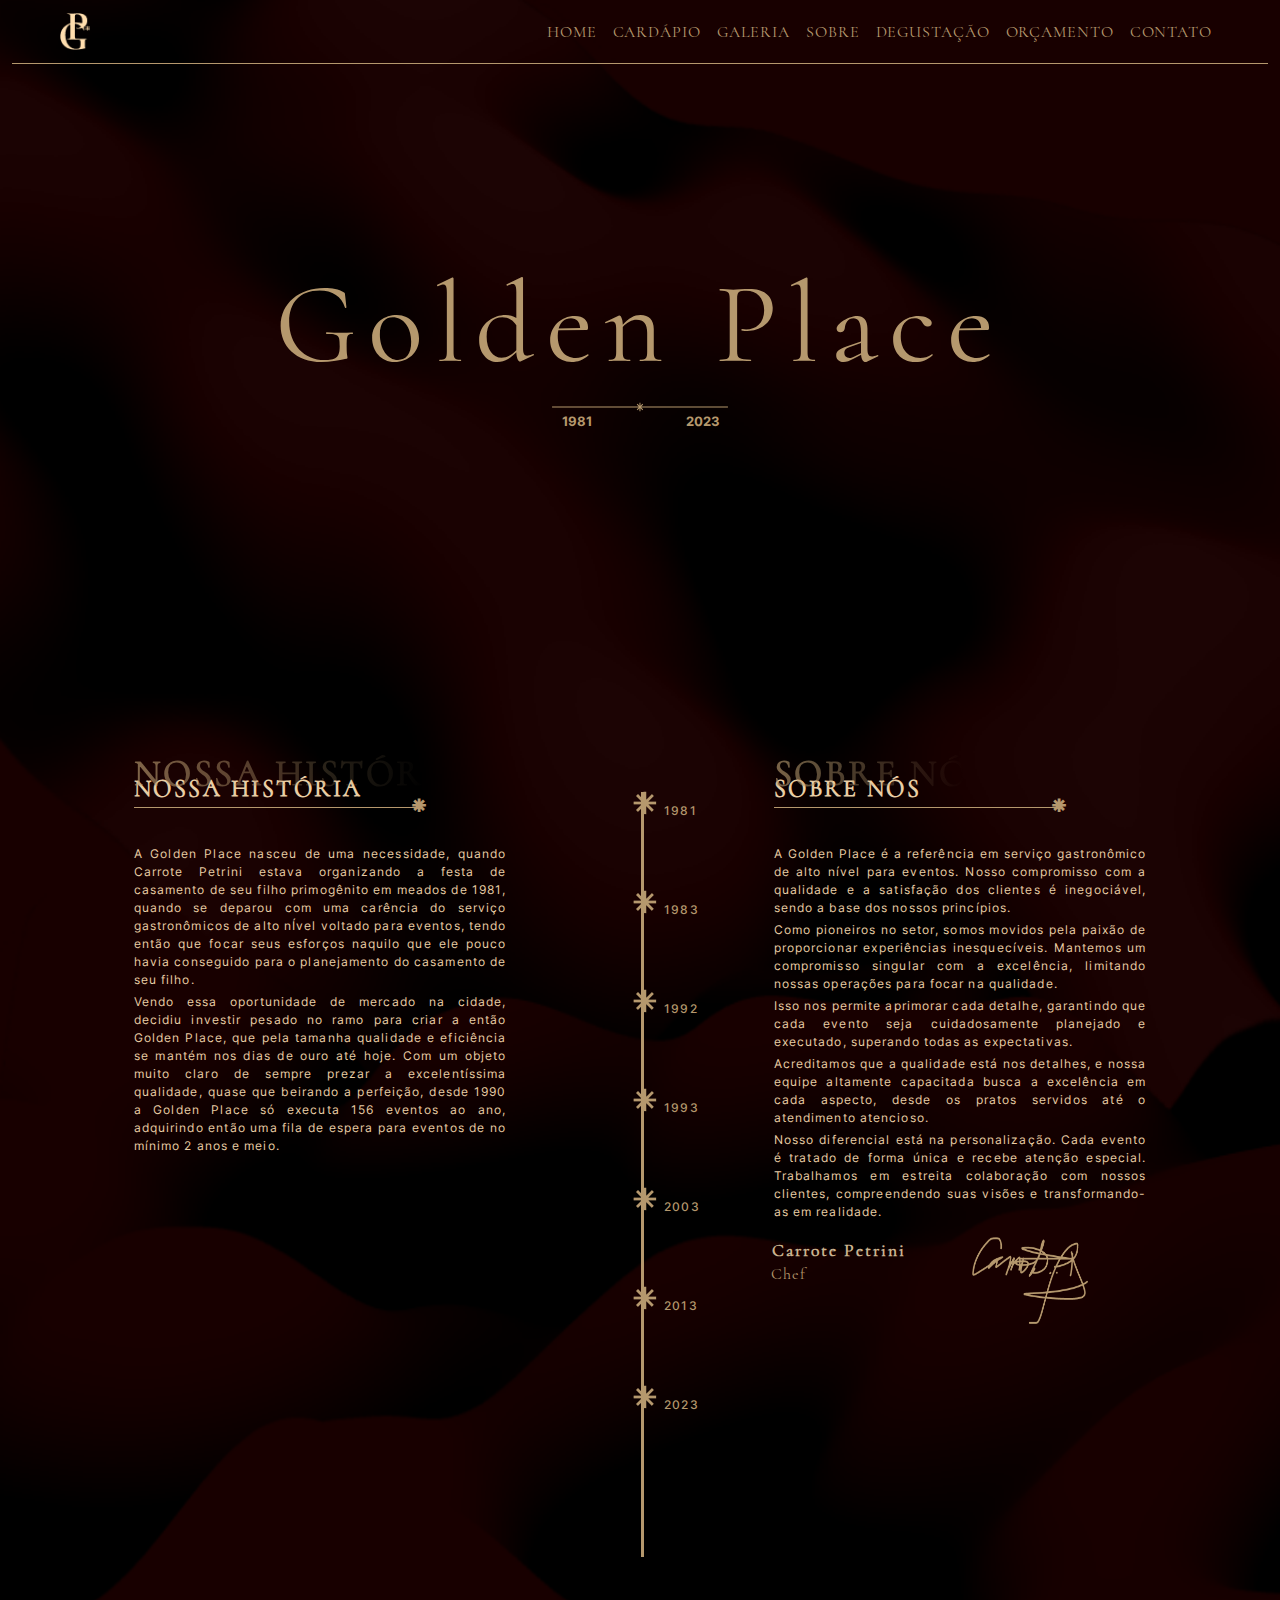
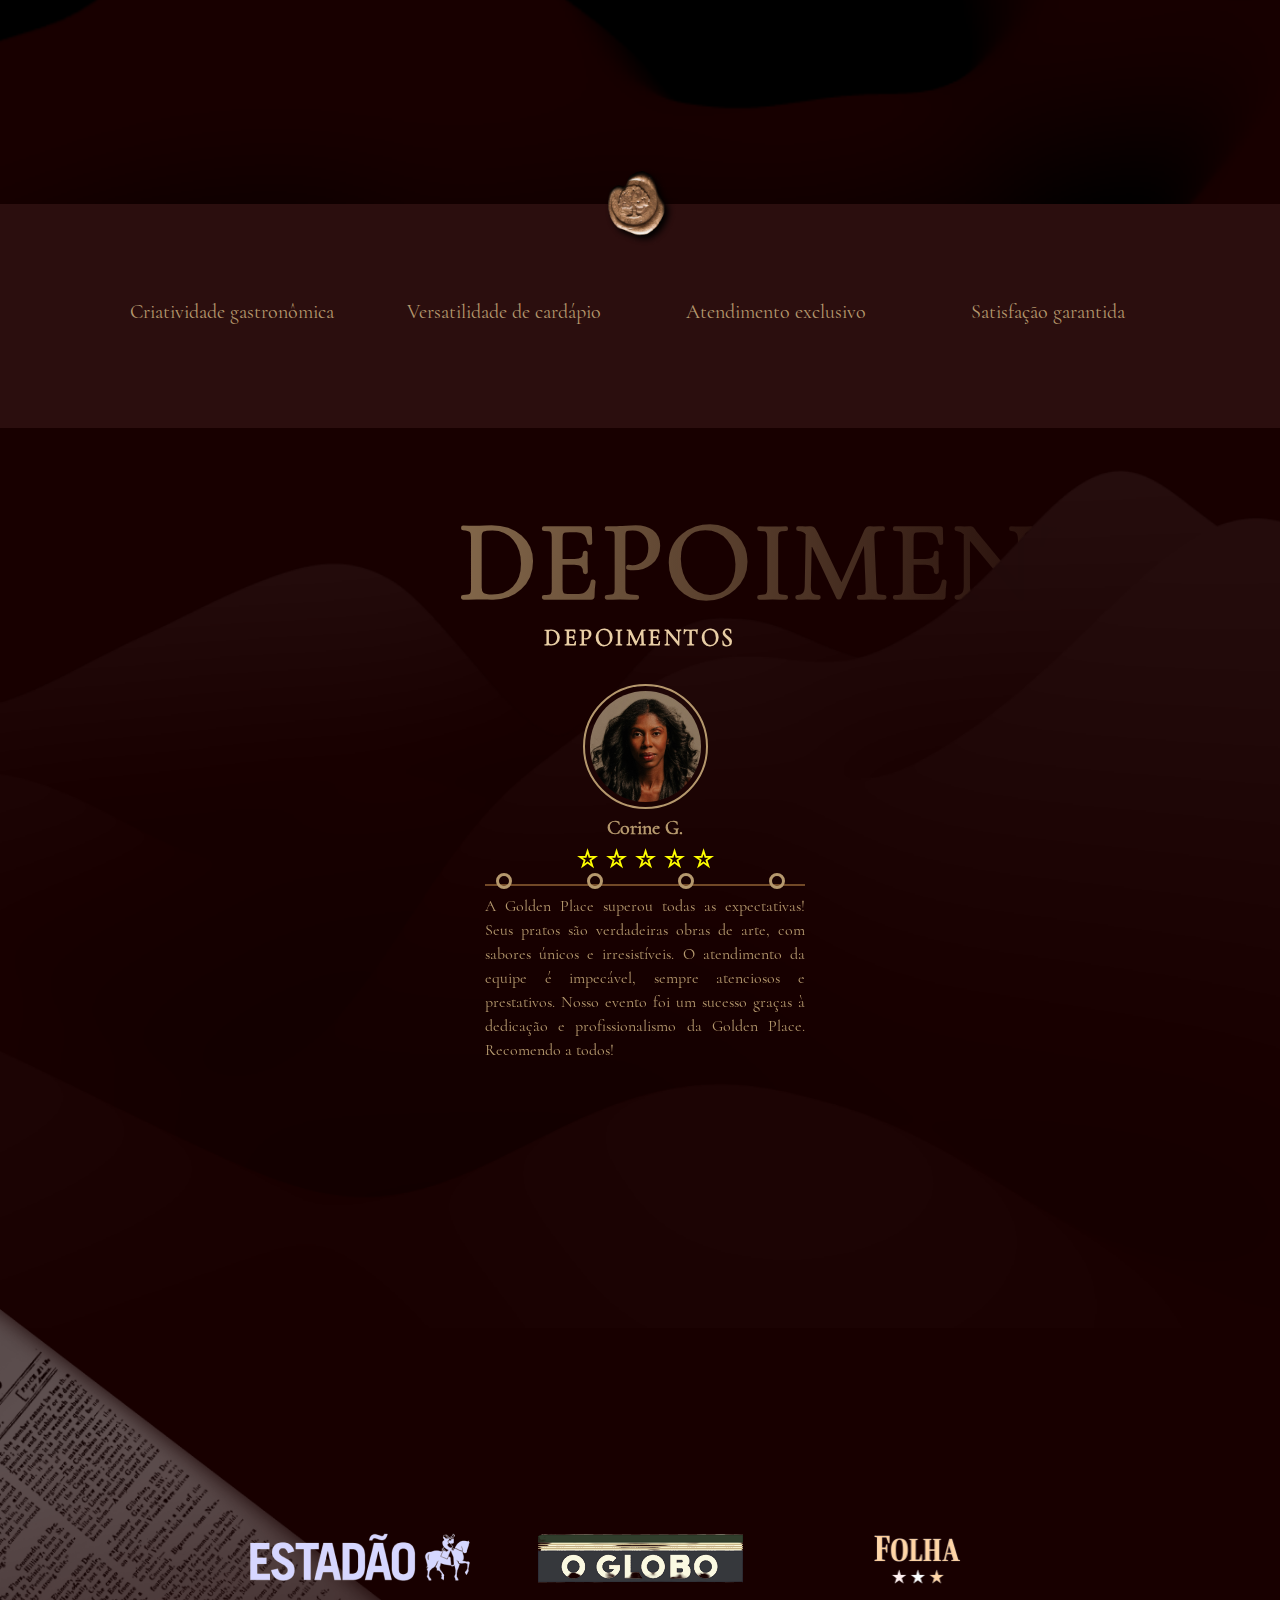
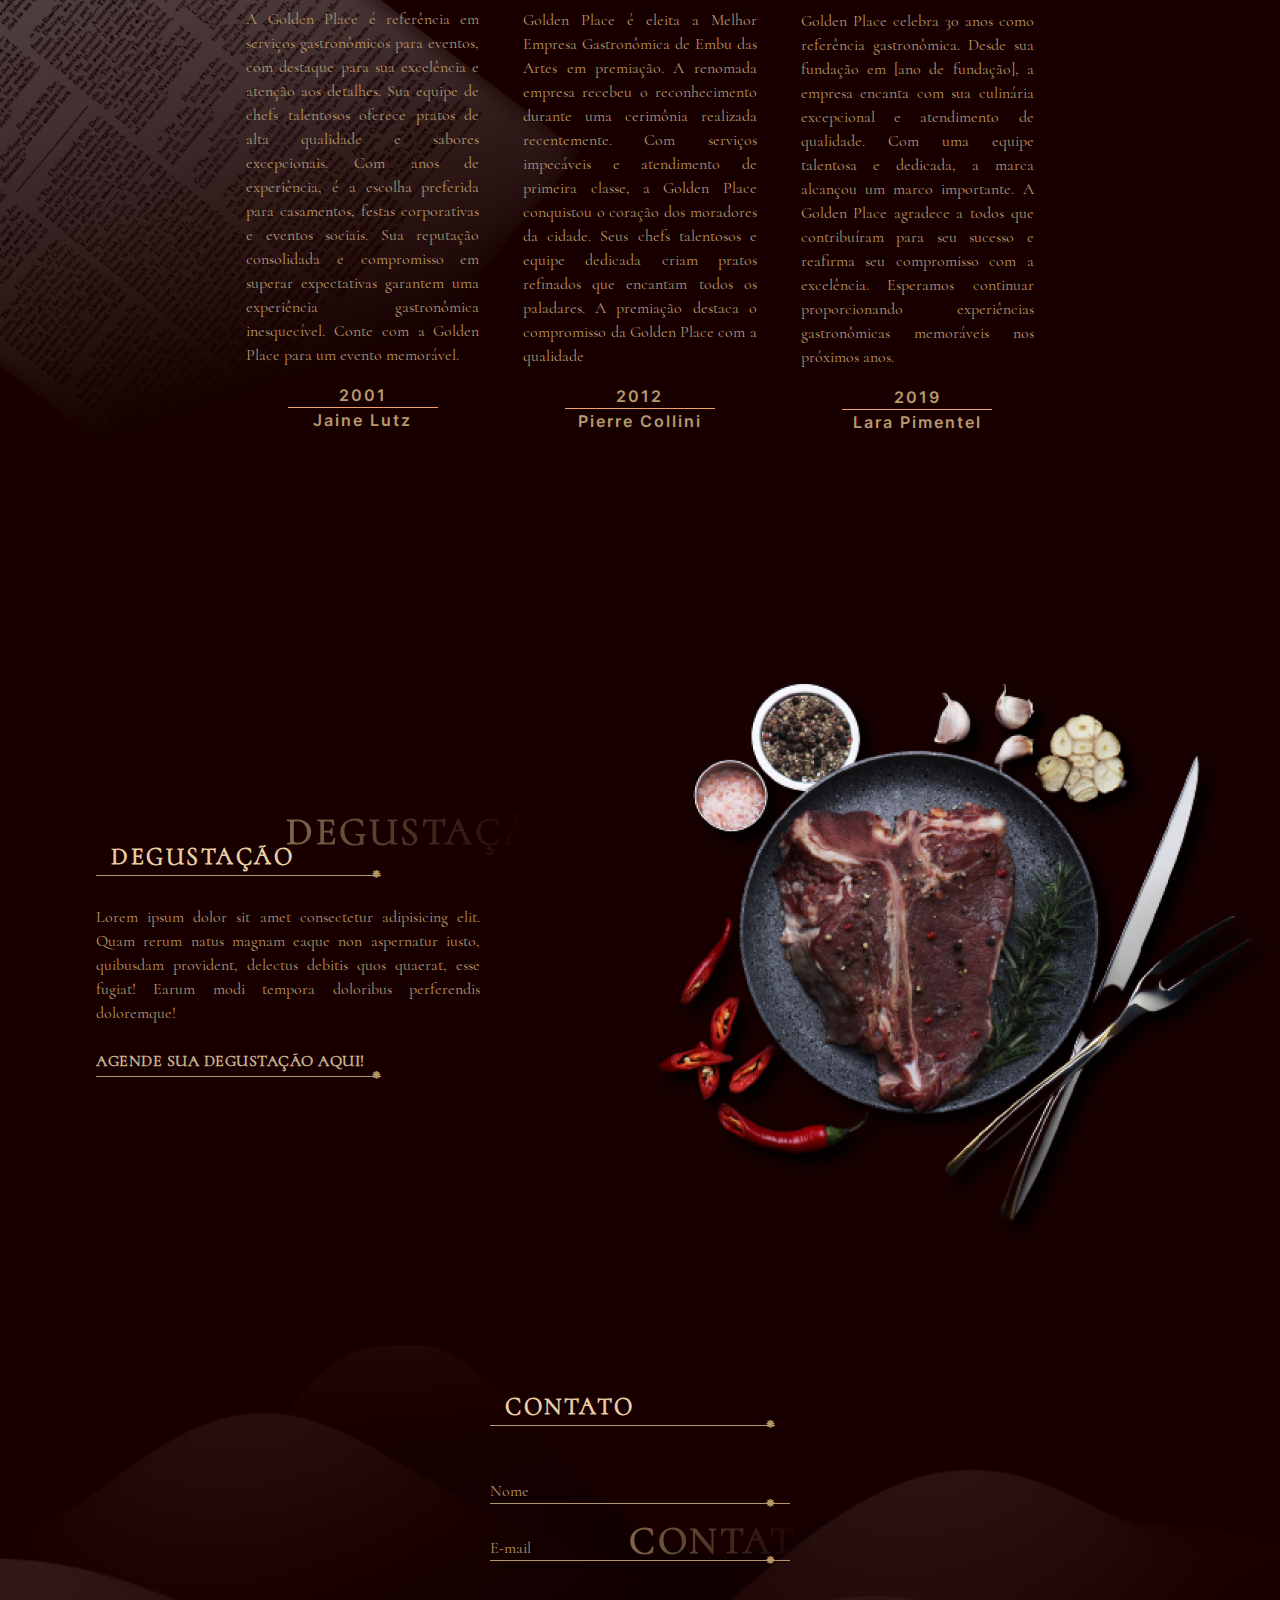
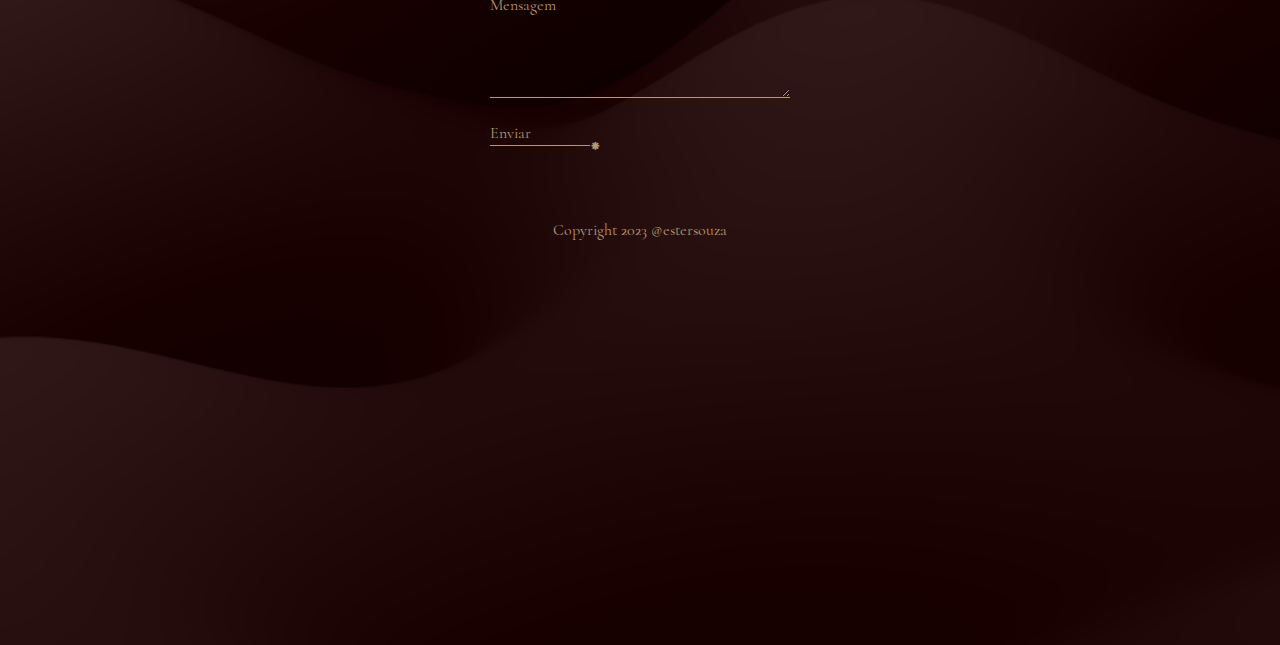
==== commit 6e51be44: "mobile" ====
--- a/index.html
+++ b/index.html
@@ -23,9 +23,9 @@
     <link rel="stylesheet" href="css/bootstrap.min.css">
     
   </head>
-<body>
-  <div class="primeiro-container-background">
-    <nav class="container-fluid navbar navbar-expand-lg px-5">
+<body class="">
+  <div class="primeiro-container-background container-fluid">
+    <nav class="navbar navbar-expand-lg m-0 px-5">
         <a class="navbar-brand" href="#home"><img src="assets/logo.png" alt="Logo da empresa Golden Place, letras G e P maiúsculas, sobreposta uma sobre a outra, de tamanho grande e com tons de cor dourado claro"></a>
         <button class="navbar-toggler custom-toggler" type="button" data-bs-toggle="collapse" data-bs-target="#navbarNavDropdown" aria-controls="navbarNavDropdown" aria-expanded="false" aria-label="Toggle navigation">
           <span class="navbar-toggler-icon"></span>
@@ -225,13 +225,12 @@
       </div>
     </section>
   </div>
-  </body>
-</html>
+ 
   
 
 
  
-  <section id="diferencial" class=" container-fluid p-5 container-diferencial d-none d-md-block d-lg-block d-xl-block">
+  <section id="diferencial" class="container-fluid  p-5 container-diferencial d-none d-md-block d-lg-block d-xl-block">
       <div class="img-selo">
         <img src="assets/selo-diferencial.png" alt="Selo circular dourado em relevo com formato de uma árvore no centro do selo, selo com um sombreado sob ele.">
       </div>
@@ -253,8 +252,9 @@
           <div class="d-flex justify-content-center"><h5>Satisfação garantida</h5></div>
         </div>
       </div>
-  </section> Fim do Diferencial 
-
+  </section>
+
+  
   <div class="segundo-container-background container-fluid  py-5"> 
     <div class="title-fundo-depoimentos">
       Depoimentos
@@ -271,7 +271,7 @@
               <input type="radio" name="radio-btn" id="radio2">
               <input type="radio" name="radio-btn" id="radio3">
               <input type="radio" name="radio-btn" id="radio4">
-         <div class="slide primeiro card-depoimento text-center py-5">
+              <div class="slide primeiro card-depoimento text-center py-5">
                 <img src="img/Mulher de meia idade negra.jpg" class="card-img-depoimento" alt="Mulher negra de meia idade com cabelos lisos e longos dividios ao meio">
                 <div>
                   <p class="nome-depoimento fw-bold pt-1">Corine G.</p>
@@ -335,12 +335,12 @@
           <label for="radio3" class="manual-btn"></label>
           <label for="radio4" class="manual-btn"></label>
         </div>
-      </div> Fim do container-depoimento 
-    </section><!-- Fim da section depoimentos -->
-  </div><!--Fim do segundo container brackground --> 
+      </div>  
+    </section>
+  </div>
 
   
-  <div class="terceiro-container-background  container-fluid">
+  <div class="terceiro-container-background container-fluid ">
     <section id="midia" class="pt-5">
       <div class="container-jornal pt-5 d-flex justify-content-center align-items-center">
         <div class="row justify-content-center">
@@ -426,10 +426,10 @@
 
 
   
-  <div class="quarto-container-background  container-fluid">
+  <div class="quarto-container-background  ontainer-fluid  ">
     <section id="degustacao">
       <div class="container-fluid px-5">
-        <div class="row  p-5 m-5 justify-content-center d-flex">
+        <div class="row  p-5 justify-content-center d-flex">
           <div class="col-lg-6 d-flex align-items-center">
             <div class="container-align align-items-center">
               <h2 class="titulo-fundo-degustacao">Degustação</h2>
@@ -454,7 +454,7 @@
   </div><!-- Fim do quarto container background -->
 
 
-  <div class="quinto-container-background  container-fluid pt-5 mt-5 mb-0 pb-0">
+  <div class="quinto-container-background container-fluid mb-0 pb-0">
     <div class="container-fluid pt-5 mt-5" id="contato">
       <div class="row">
         <div class="col-lg-12 d-flex align-items-center justify-content-center">
--- a/css/style.css
+++ b/css/style.css
@@ -8,7 +8,7 @@
     background-color: #180000;
     color: #B5986D;
     font-family: 'Cormorant', 'Inter', sans-serif, cursive;
-    width: 100%;
+    
 }
 /* Pré Carregamento De Fontes */
 @font-face{
@@ -70,6 +70,7 @@
 a.nav-link:active{
     color: rgb(228, 129, 112);
 }
+*/ 
 a.navbar-brand img:hover{
     width: 28px;
     height: 35px;
@@ -78,7 +79,7 @@
 .navbar-brand img{
     width: 30px;
     height: 37px;
-}
+} 
 .custom-toggler {
     background-color: #B5986D; 
     border-color: #B5986D; 
@@ -100,9 +101,10 @@
     color: #B5986D;
     font-weight: 700;
 }
+*/
 .hero img{
     width: 200px;
-}
+} 
 
 .title-hero h1{
     font-size: clamp(4em, 9vw, 8.5em);
@@ -141,7 +143,7 @@
     -webkit-background-clip: text;
     -webkit-text-fill-color: transparent;
     background-clip: text;
-    /*opacity: 0.1; */
+    
     position: absolute;
     top: -1px;
     transform: translateY(-50%);
@@ -164,7 +166,7 @@
     font-weight: 600;
     position: relative;
     bottom: 14px;
-    left: 283px;
+    left: 275px;
 }
 
 p.paragrafo-linha-do-tempo-assinatura{
@@ -176,10 +178,11 @@
     text-align: start;
     color: #cab38f;
 }
+*/ 
 .img-sobre-nos{
-    max-width: 120px;
+    width: 120px;
     padding-right:17px;
-}
+} 
 
 .timeline ul{
     list-style: url(../assets/ul.png);
@@ -211,10 +214,11 @@
     line-height: 18px;
     letter-spacing: 1.1px;
 }
+
 .container-sobre-nos img{
     width: 116px;
     height: 87px;
-}
+} 
 .paragrafo-linha-do-tempo > span{
     padding: 0 12px;
 }
@@ -243,9 +247,11 @@
 
 
 /* Começo Diferencial */
+
 .img-selo{
     position: relative;
 }
+
 .img-selo img{
     position: absolute;
     top: -85px;
@@ -254,9 +260,10 @@
     transform: translateX(-50%);
     margin: 0;
     padding: 0; 
-    max-width: 72px;
+    width: 72px;
     max-height: 82px;
 }
+
 .container-diferencial{
     background-color: #2B0E0E;
 }
@@ -273,7 +280,7 @@
     background-position: center center;
     background-repeat: no-repeat;
     height: 100vh;
-    max-width: 100vw;
+    width: 100%;
     position: relative;
     z-index: 1;
 }
@@ -428,7 +435,7 @@
     background-size:contain;
     background-repeat: no-repeat;
     height: 100vh;
-    max-width: 100vw;
+    width: 100%;
     position: relative;
     z-index: 2;
     top: -60px;
@@ -442,7 +449,7 @@
     
 }
 .container-jornal{
-    width: 80vw;
+    width: 80%;
 }
 
 .materia-1, .materia-2, .materia-3{
@@ -469,7 +476,7 @@
     -webkit-background-clip: text;
     -webkit-text-fill-color: transparent;
     background-clip: text;
-    /*opacity: 0.1; */
+   
     position: absolute;
     top: 30.5%;
     transform: translateY(-50%) translateX(50%);
@@ -507,10 +514,10 @@
 .quinto-container-background{
    
     background-image: url(../assets/background-ondas-3d-vermelho-claro-escuro-vinho-quinto-background.png);
-    background-size:auto;
+    background-size:cover;
     background-repeat: no-repeat;
     height: 100vh;
-    max-width: 100vw;
+    width: 100%;
     position: relative;
     pointer-events: none;
 }    
@@ -527,7 +534,7 @@
     -webkit-background-clip: text;
     -webkit-text-fill-color: transparent;
     background-clip: text;
-    /*opacity: 0.1; */
+    
     position: absolute;
     top: 21.8%;
     transform: translateY(-50%) translateX(50%);
@@ -572,13 +579,13 @@
 
 
 
-/* Começo Footer */
+/* Começo Footer 
 
 footer{
     border-top: 2px solid #B5986D;
     height: 10vh;
     padding: 50px;
-    max-width: 100vw;
+    width: 100%;
 }
 /* Fim Footer */
 
@@ -586,9 +593,3 @@
 
 
 
-
-
-
-@media screen {
-    
-}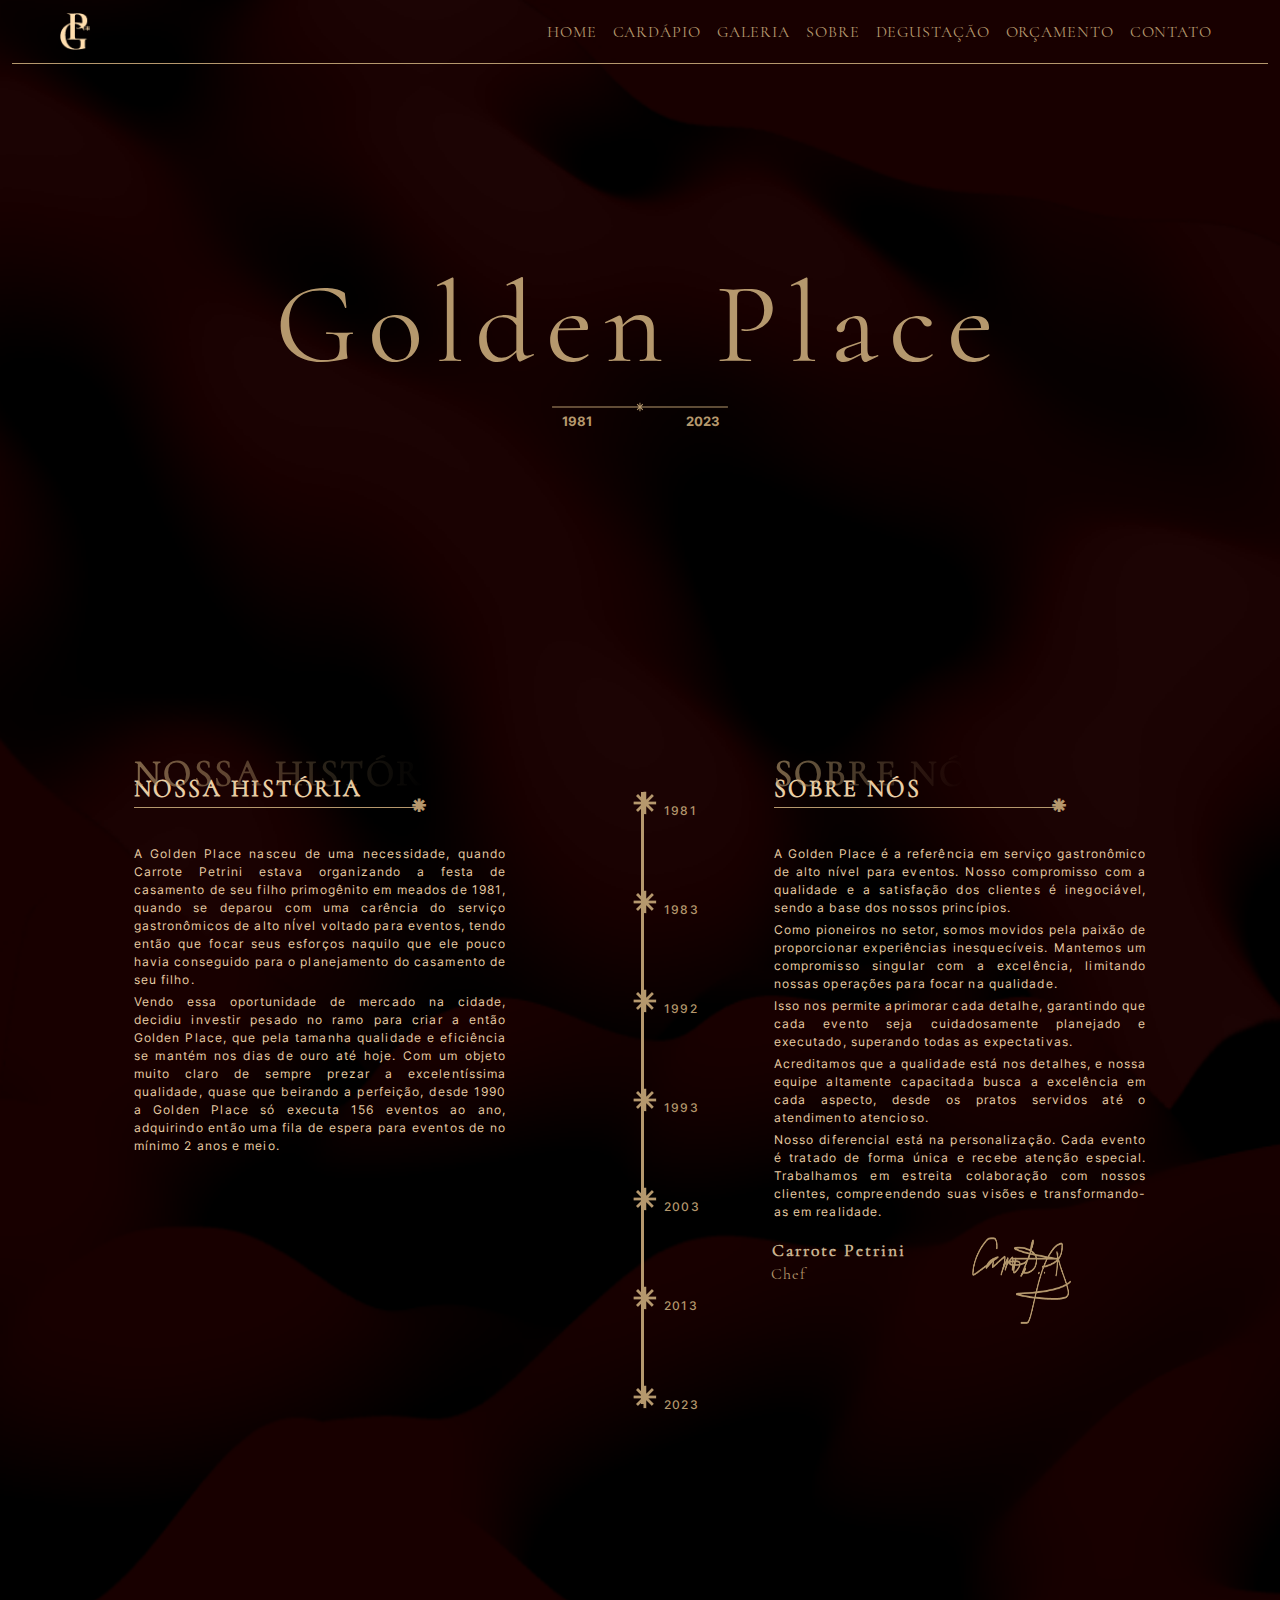
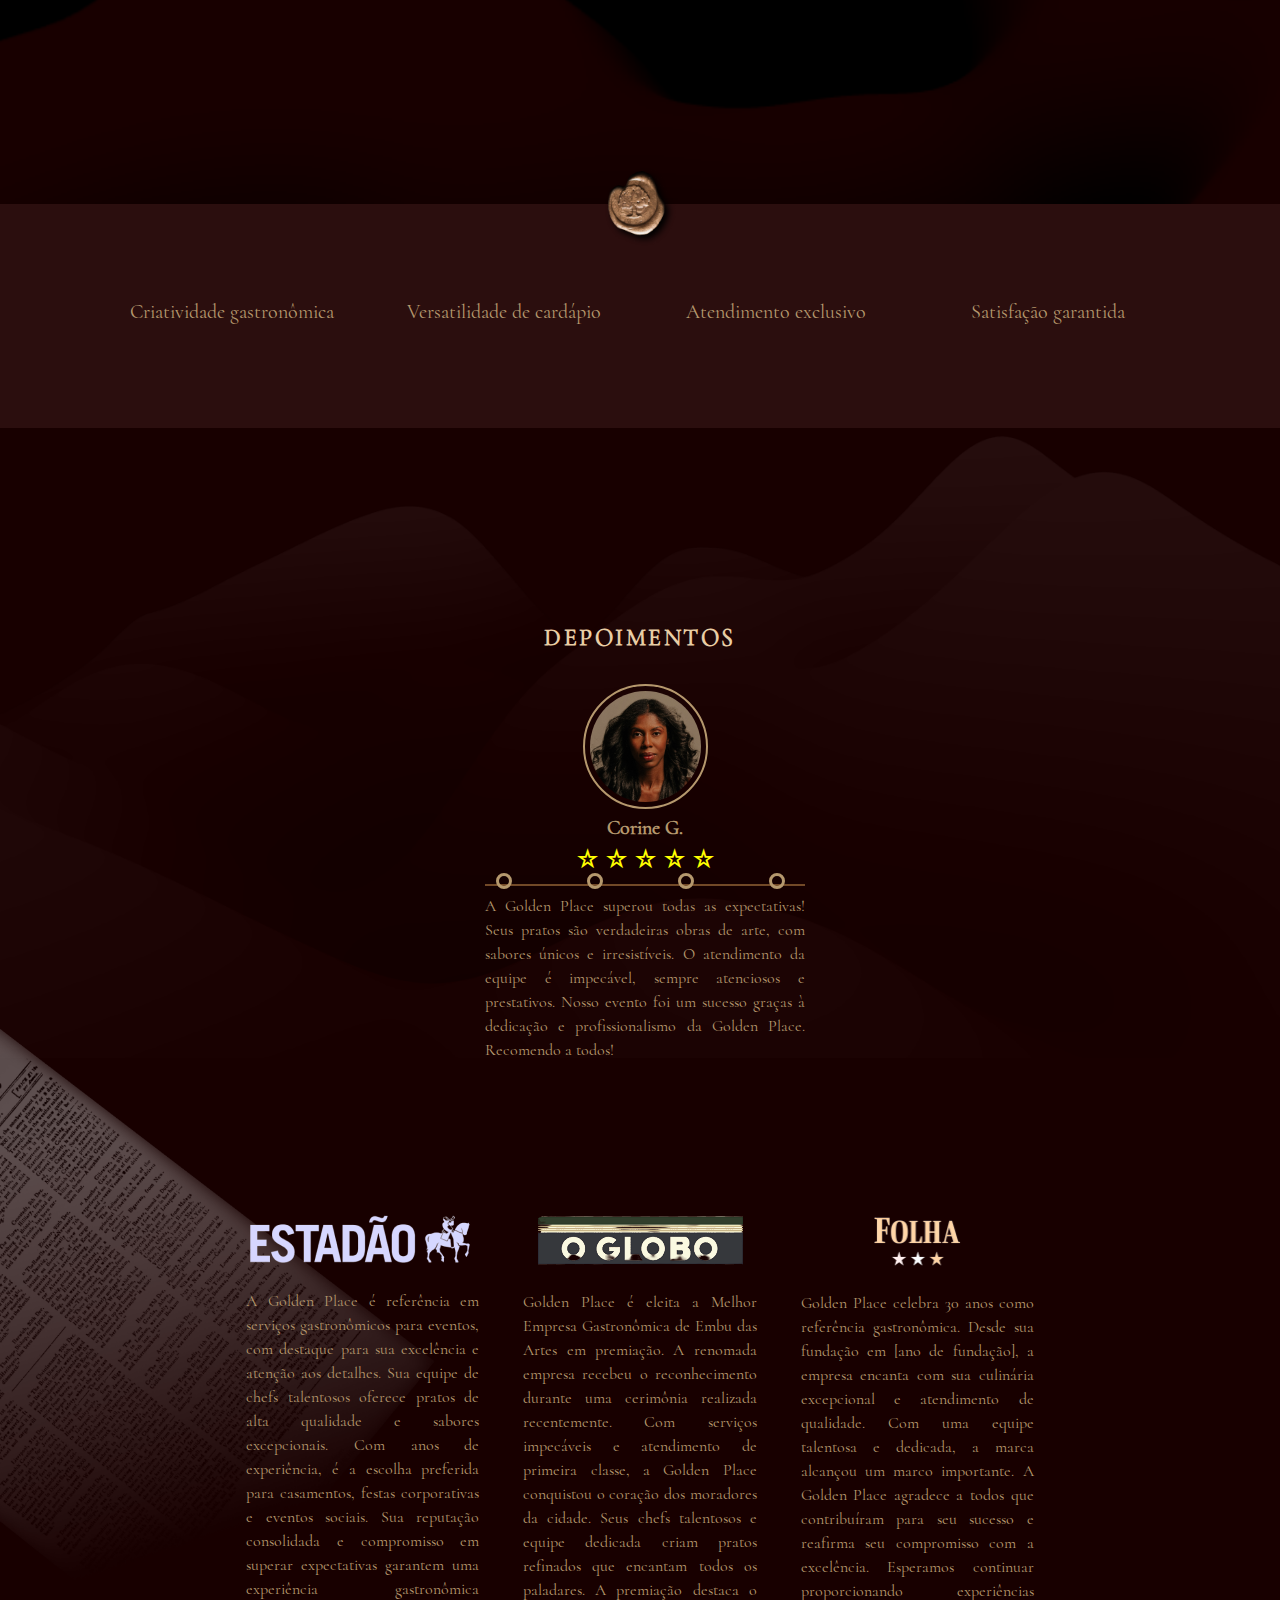
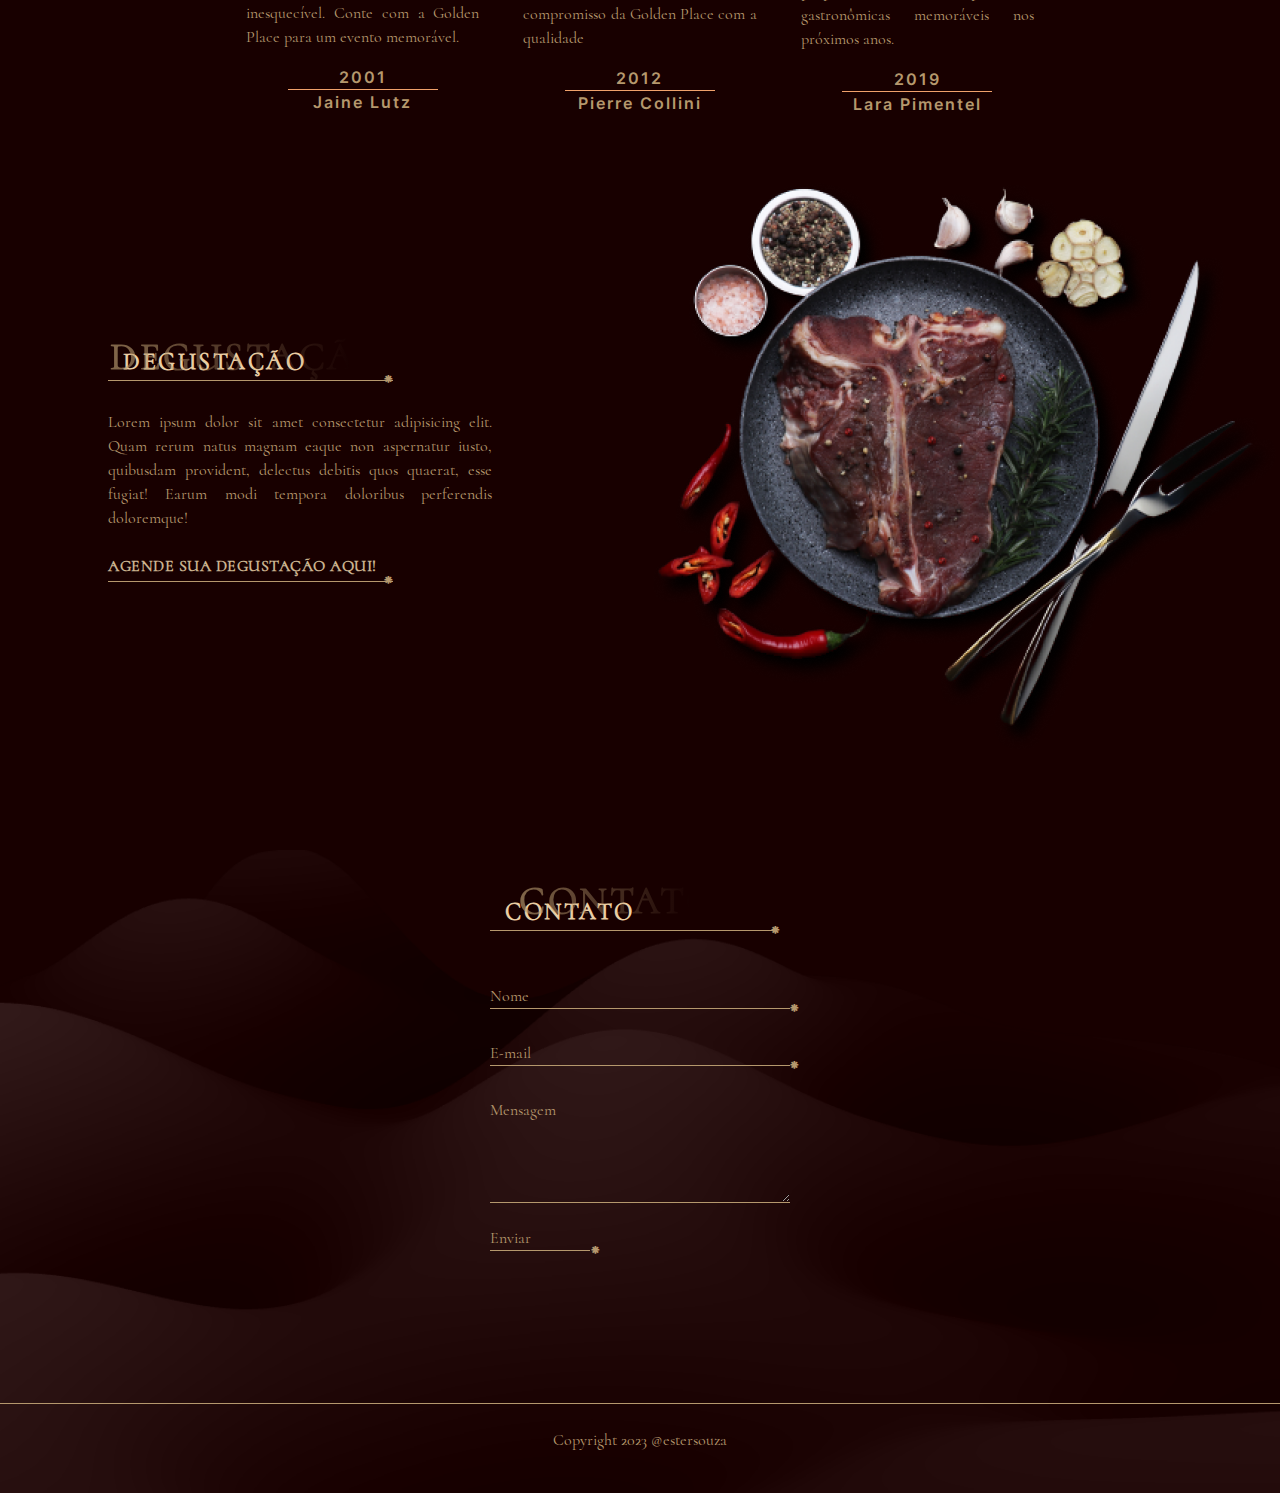
==== commit 0a951615: "config-section-contato" ====
--- a/index.html
+++ b/index.html
@@ -340,11 +340,11 @@
   </div>
 
   
-  <div class="terceiro-container-background container-fluid ">
-    <section id="midia" class="pt-5">
-      <div class="container-jornal pt-5 d-flex justify-content-center align-items-center">
+  <div class="terceiro-container-background container-fluid">
+    <section id="midia">
+      <div class="container-jornal d-flex justify-content-center align-items-center">
         <div class="row justify-content-center">
-          <div class="col-lg-3 materia-1  d-sm-none d-md-none d-lg-block d-xl-block">
+          <div class="col-lg-3 materia-1 d-none  d-sm-none d-md-none d-lg-block d-xl-block">
             <div class="row">
               <div class="d-flex justify-content-center pb-4">
                 <img src="assets/Jornal-estadao-png-logo-branca-transparente.png" style="max-width: 250px;" alt="">
@@ -366,7 +366,7 @@
             </div>
           </div>
 
-          <div class="col-lg-3 materia-2  d-sm-none d-md-none d-lg-block d-xl-block">
+          <div class="col-lg-3 materia-2 d-none d-sm-none d-md-none d-lg-block d-xl-block">
             <div class="row">
               <div class="d-flex justify-content-center pb-4">
                 <img src="assets/Jornal-o-globo-logo-transparente-pequeno.png" style="max-width: 250px;" alt="">
@@ -426,11 +426,11 @@
 
 
   
-  <div class="quarto-container-background  ontainer-fluid  ">
+  <div class="quarto-container-background  container-fluid">
     <section id="degustacao">
       <div class="container-fluid px-5">
         <div class="row  p-5 justify-content-center d-flex">
-          <div class="col-lg-6 d-flex align-items-center">
+          <div class="container-degustacao col-lg-6 col-md-12 col-sm-12 d-flex align-items-center">
             <div class="container-align align-items-center">
               <h2 class="titulo-fundo-degustacao">Degustação</h2>
               <h3 class="titulo-h3-linha-do-tempo">Degustação</h3>
@@ -445,7 +445,7 @@
             </div>
           </div>
           
-          <div class="col-lg-6  d-sm-none d-md-none d-lg-block d-xl-block">
+          <div class="col-lg-6 d-none d-sm-none d-md-none d-lg-block d-xl-block">
             <img src="assets/capa-desgustacao-prato-cinza-com-carne-vermelha-e-pimentas-ao-redor.png" alt="">
           </div>
         </div>
@@ -454,7 +454,7 @@
   </div><!-- Fim do quarto container background -->
 
 
-  <div class="quinto-container-background container-fluid mb-0 pb-0">
+  <div class="quinto-container-background container-fluid mb-0 p-0 pb-0">
     <div class="container-fluid pt-5 mt-5" id="contato">
       <div class="row">
         <div class="col-lg-12 d-flex align-items-center justify-content-center">
@@ -462,15 +462,15 @@
             <h2 class="titulo-fundo-contato">Contato</h2>
             <h3 class="titulo-h3-linha-do-tempo">Contato</h3>
             <div class="sublinha-texto">
-              <div class="item-sublinha-texto"> ⁕</div>
+              <div class="item-sublinha-title-contato"> ⁕</div>
             </div>
 
             <form action="" class="pt-5">
               <div class="mb-2">
-                <input type="text" class="form-control-contato" placeholder="Nome" aria-label="First name"><div class="item-sublinha-texto">⁕</div>
+                <input type="text" class="form-control-contato" placeholder="Nome" aria-label="First name"><div class="item-sublinha-texto-contato">⁕</div>
               </div>
               <div class="mb-2">
-                <input type="email" class="form-control-contato" id="exampleFormControlInput1"placeholder="E-mail"><div class="item-sublinha-texto">⁕</div>
+                <input type="email" class="form-control-contato" id="exampleFormControlInput1"placeholder="E-mail"><div class="item-sublinha-texto-contato">⁕</div>
               </div>
               <div class="mb-3">
                 <label for="exampleFormControlTextarea1" class="form-label">Mensagem</label><br>
--- a/css/style.css
+++ b/css/style.css
@@ -70,7 +70,7 @@
 a.nav-link:active{
     color: rgb(228, 129, 112);
 }
-*/ 
+
 a.navbar-brand img:hover{
     width: 28px;
     height: 35px;
@@ -101,7 +101,7 @@
     color: #B5986D;
     font-weight: 700;
 }
-*/
+
 .hero img{
     width: 200px;
 } 
@@ -178,7 +178,7 @@
     text-align: start;
     color: #cab38f;
 }
-*/ 
+
 .img-sobre-nos{
     width: 120px;
     padding-right:17px;
@@ -204,7 +204,7 @@
 .timeline::before {
     content: '';
     position: absolute;
-    height:85vh;
+    height:68vh;
     width: 2.3px;
     left: 50.1%;
     margin-top: 1px;
@@ -313,6 +313,15 @@
     padding: 0; 
     z-index: 1;
     mix-blend-mode:multiply;
+}
+@media (max-width: 1439px)
+{
+    .title-fundo-depoimentos{
+        display: none;
+    }
+    .segundo-container-background{
+        height: 70vh;
+    }
 }
 
 .card-depoimento {
@@ -441,6 +450,24 @@
     top: -60px;
     pointer-events: none;
 }
+@media (max-width: 1439px)
+{
+    .terceiro-container-background{
+        height: 75vh;
+    }
+    
+}
+@media(min-width: 768px) and (max-width:1024px){
+    .terceiro-container-background{
+        height: 50vh;
+    }
+    .container-jornal{
+        height: 60vh;
+    }
+    .materia-3{
+        padding: 0;
+    }
+}
 #midia{
     height: 105vh;
     display: flex;
@@ -476,13 +503,73 @@
     -webkit-background-clip: text;
     -webkit-text-fill-color: transparent;
     background-clip: text;
-   
-    position: absolute;
-    top: 30.5%;
+    position: absolute;
+    top: 33.5%;
     transform: translateY(-50%) translateX(50%);
-    left: 11.5%;
+    right: 81.1%;
     margin: 0;
     padding: 0;
+}
+@media (min-width:768px) and (max-width:1024px){
+    .container-degustacao{
+        display: flex;
+        justify-content: center;
+    }
+    .text-degustacao{
+        min-width: 75vw;
+        padding: 30px 0;
+    }
+    .titulo-fundo-degustacao{
+        font-size: clamp(2.3em, 3vw, 3.1em);
+        font-weight: 1000;
+        letter-spacing: 2.5px;
+        font-family: 'Cormorant', sans-serif;
+        text-transform: uppercase;
+        background: linear-gradient(91.58deg, #b5986dad 0%, rgba(181, 152, 109, 0) 85.99%, rgba(181, 152, 109, 0) 1.99%);
+        -webkit-background-clip: text;
+        -webkit-text-fill-color: transparent;
+        background-clip: text;
+        position: absolute;
+        top: 17.5%;
+        transform: translateY(-50%) translateX(50%);
+        right: 68.1%;
+        margin: 0;
+        padding: 0;
+    }
+}
+@media (min-width:289px) and (max-width:767px){
+    .titulo-fundo-degustacao{
+        font-size: clamp(2.3em, 3vw, 3.1em);
+        font-weight: 1000;
+        letter-spacing: 2.5px;
+        font-family: 'Cormorant', sans-serif;
+        text-transform: uppercase;
+        background: linear-gradient(91.58deg, #b5986dad 0%, rgba(181, 152, 109, 0) 85.99%, rgba(181, 152, 109, 0) 1.99%);
+        -webkit-background-clip: text;
+        -webkit-text-fill-color: transparent;
+        background-clip: text;
+        position: absolute;
+        top: 14%;
+        transform: translateY(-50%) translateX(50%);
+        right: 48%;
+        margin: 0;
+        padding: 0;
+    }
+    #degustacao{
+        margin-top: 70px;
+        margin-bottom: 70px;
+        width: 90vw;
+        display: flex;
+        justify-content: center;
+    }
+    .container-degustacao{
+        display: flex;
+        justify-content: center;
+    }
+    .text-degustacao{
+        min-width:75vw;
+        padding: 30px 0;
+    }
 }
 #degustacao{
 position: relative;
@@ -512,19 +599,17 @@
 
 /* Começo Contato */
 .quinto-container-background{
-   
     background-image: url(../assets/background-ondas-3d-vermelho-claro-escuro-vinho-quinto-background.png);
     background-size:cover;
     background-repeat: no-repeat;
-    height: 100vh;
+    height: auto;
     width: 100%;
     position: relative;
-    pointer-events: none;
+    padding: 0;
 }    
 
- 
-
-.titulo-fundo-contato{
+@media (min-width:768px) and (max-width:1024px){
+    .titulo-fundo-contato{
     font-size: clamp(2.3em, 3vw, 3.1em);
     font-weight: 1000;
     letter-spacing: 2.5px;
@@ -534,20 +619,126 @@
     -webkit-background-clip: text;
     -webkit-text-fill-color: transparent;
     background-clip: text;
-    
-    position: absolute;
-    top: 21.8%;
+    position: absolute;
+    top: 9%;
     transform: translateY(-50%) translateX(50%);
-    left:41.4%;
+    left:21%;
     margin: 0;
     padding: 0;
-}
-
+    }
+    .item-sublinha-texto-btn-contato{
+        color: #B5986D;
+        font-weight: 600;
+        position: relative;
+        bottom: 14px;
+        left: 99px;
+    }
+    .item-sublinha-texto-contato{
+        color: #B5986D;
+        font-weight: 600;
+        position: relative;
+        bottom: 14px;
+        left: 299px;
+    }
+    .item-sublinha-title-contato{
+        color: #B5986D;
+        font-weight: 600;
+        position: relative;
+        bottom: 13px;
+        left: 280px;
+    }
+}
+
+@media (min-width:289px) and (max-width:767px){
+    .titulo-fundo-contato{
+    font-size: clamp(2.3em, 3vw, 3.1em);
+    font-weight: 1000;
+    letter-spacing: 2.5px;
+    font-family: 'Cormorant', sans-serif;
+    text-transform: uppercase;
+    background: linear-gradient(91.58deg, #b5986dad 0%, rgba(181, 152, 109, 0) 85.99%, rgba(181, 152, 109, 0) 1.99%);
+    -webkit-background-clip: text;
+    -webkit-text-fill-color: transparent;
+    background-clip: text;
+    position: absolute;
+    top: 9%;
+    transform: translateY(-50%) translateX(50%);
+    left:-8%;
+    margin: 0;
+    padding: 0;
+    }
+    .item-sublinha-texto-btn-contato{
+        color: #B5986D;
+        font-weight: 600;
+        position: relative;
+        bottom: 13px;
+        left: 98px;
+    }
+    .item-sublinha-texto-contato{
+        color: #B5986D;
+        font-weight: 600;
+        position: relative;
+        bottom: 13px;
+        left: 298px;
+    }
+    .item-sublinha-title-contato{
+        color: #B5986D;
+        font-weight: 600;
+        position: relative;
+        bottom: 12px;
+        left: 280px;
+    }
+}
+ 
+@media (min-width:1025px){
+    .titulo-fundo-contato{
+        font-size: clamp(2.3em, 3vw, 3.1em);
+        font-weight: 1000;
+        letter-spacing: 2.5px;
+        font-family: 'Cormorant', sans-serif;
+        text-transform: uppercase;
+        background: linear-gradient(91.58deg, #b5986dad 0%, rgba(181, 152, 109, 0) 85.99%, rgba(181, 152, 109, 0) 1.99%);
+        -webkit-background-clip: text;
+        -webkit-text-fill-color: transparent;
+        background-clip: text;
+        position: absolute;
+        top: 8%;
+        transform: translateY(-50%) translateX(50%);
+        left:32.8%;
+        margin: 0;
+        padding: 0;
+    }
+    #contato{
+        padding: 80px;
+    }
+    .item-sublinha-texto-btn-contato{
+        color: #B5986D;
+        font-weight: 600;
+        position: relative;
+        bottom: 14px;
+        left: 100px;
+    }
+    .item-sublinha-texto-contato{
+        color: #B5986D;
+        font-weight: 600;
+        position: relative;
+        bottom: 14px;
+        left: 299px;
+    }
+    .item-sublinha-title-contato{
+        color: #B5986D;
+        font-weight: 600;
+        position: relative;
+        bottom: 13px;
+        left: 280px;
+    }
+}
 .form-control-contato{
     background-color: transparent;
     border: none;
     border-bottom: #B5986D 1px solid;
     width: 300px;
+    color: #B5986D;
 }
 .form-control-contato::placeholder{
     color: #B5986D;
@@ -567,24 +758,17 @@
     padding: 0;
     margin: 0;
 }
-.item-sublinha-texto-btn-contato{
-    color: #B5986D;
-    font-weight: 600;
-    position: relative;
-    bottom: 12.6px;
-    left: 100px;
-}
+
 
     /* Fim contato */
 
 
 
-/* Começo Footer 
+/* Começo Footer */
 
 footer{
-    border-top: 2px solid #B5986D;
+    border-top: 1px solid #B5986D;
     height: 10vh;
-    padding: 50px;
     width: 100%;
 }
 /* Fim Footer */
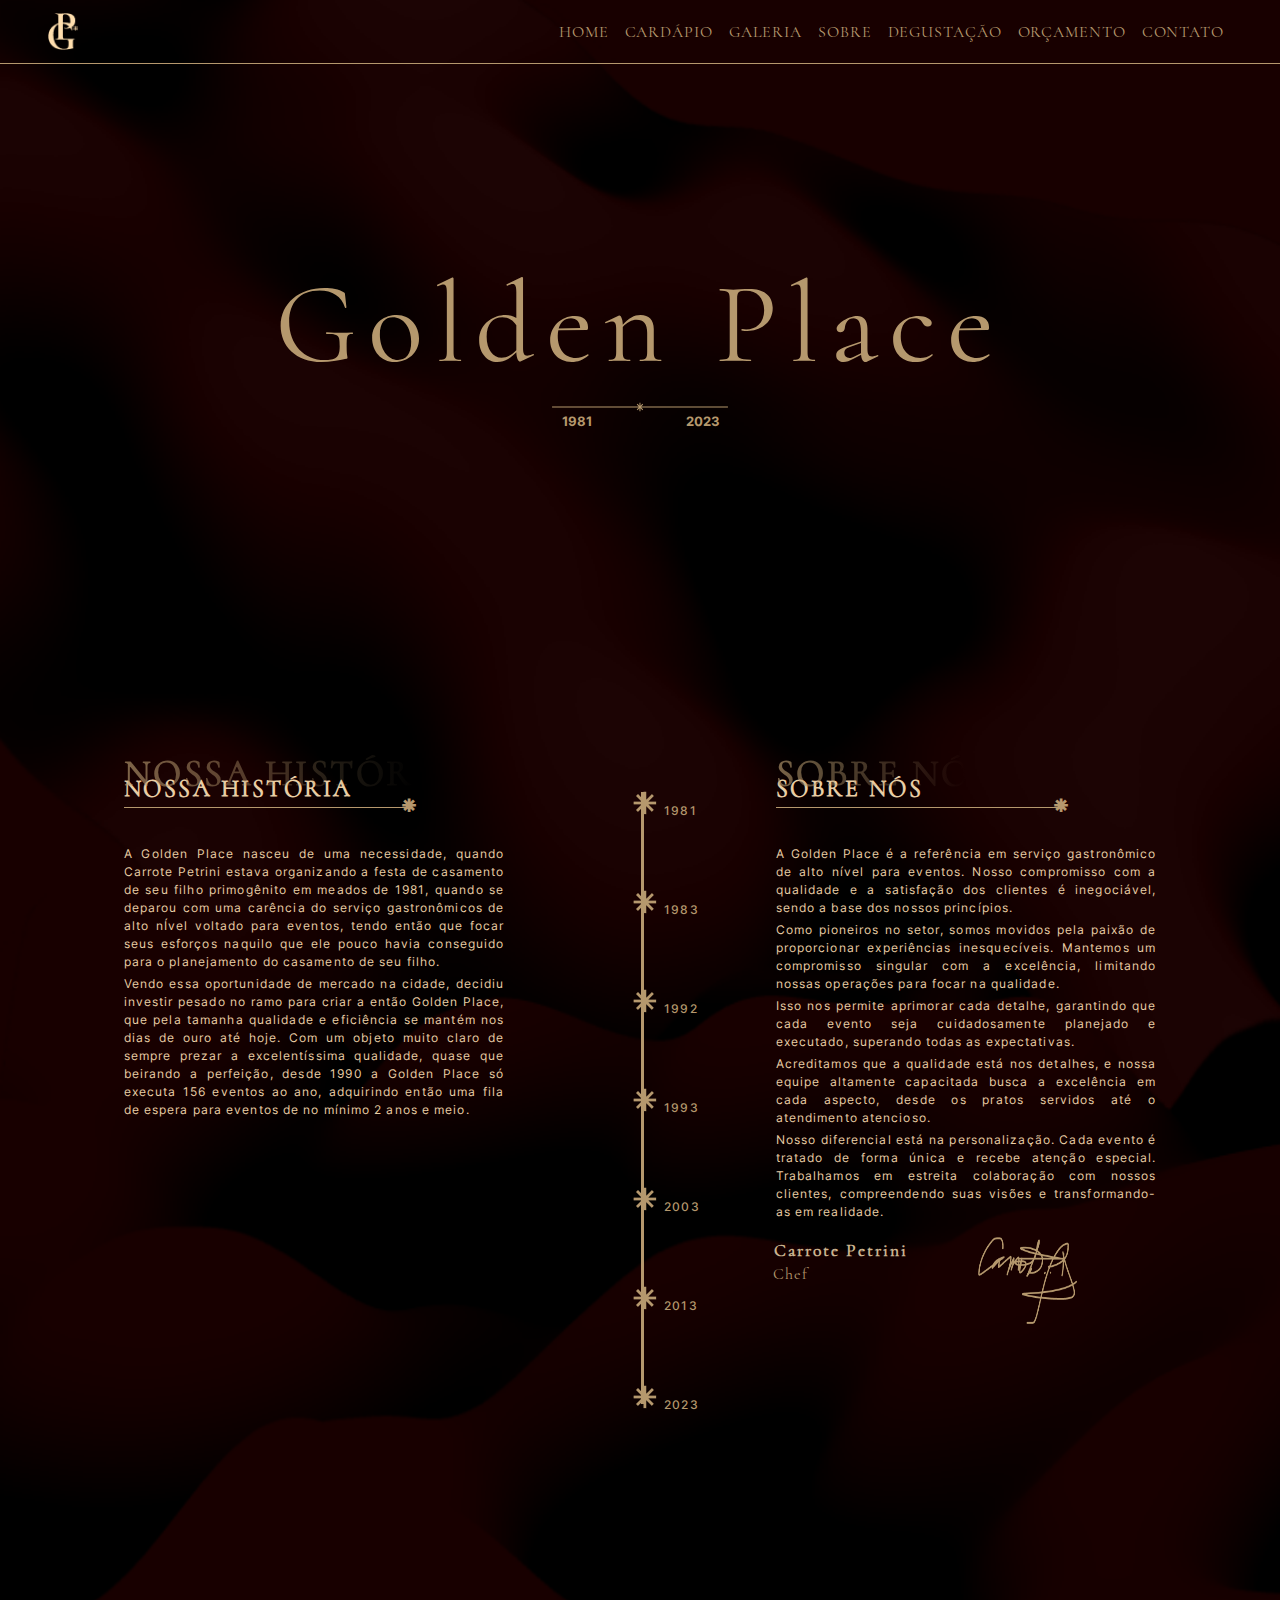
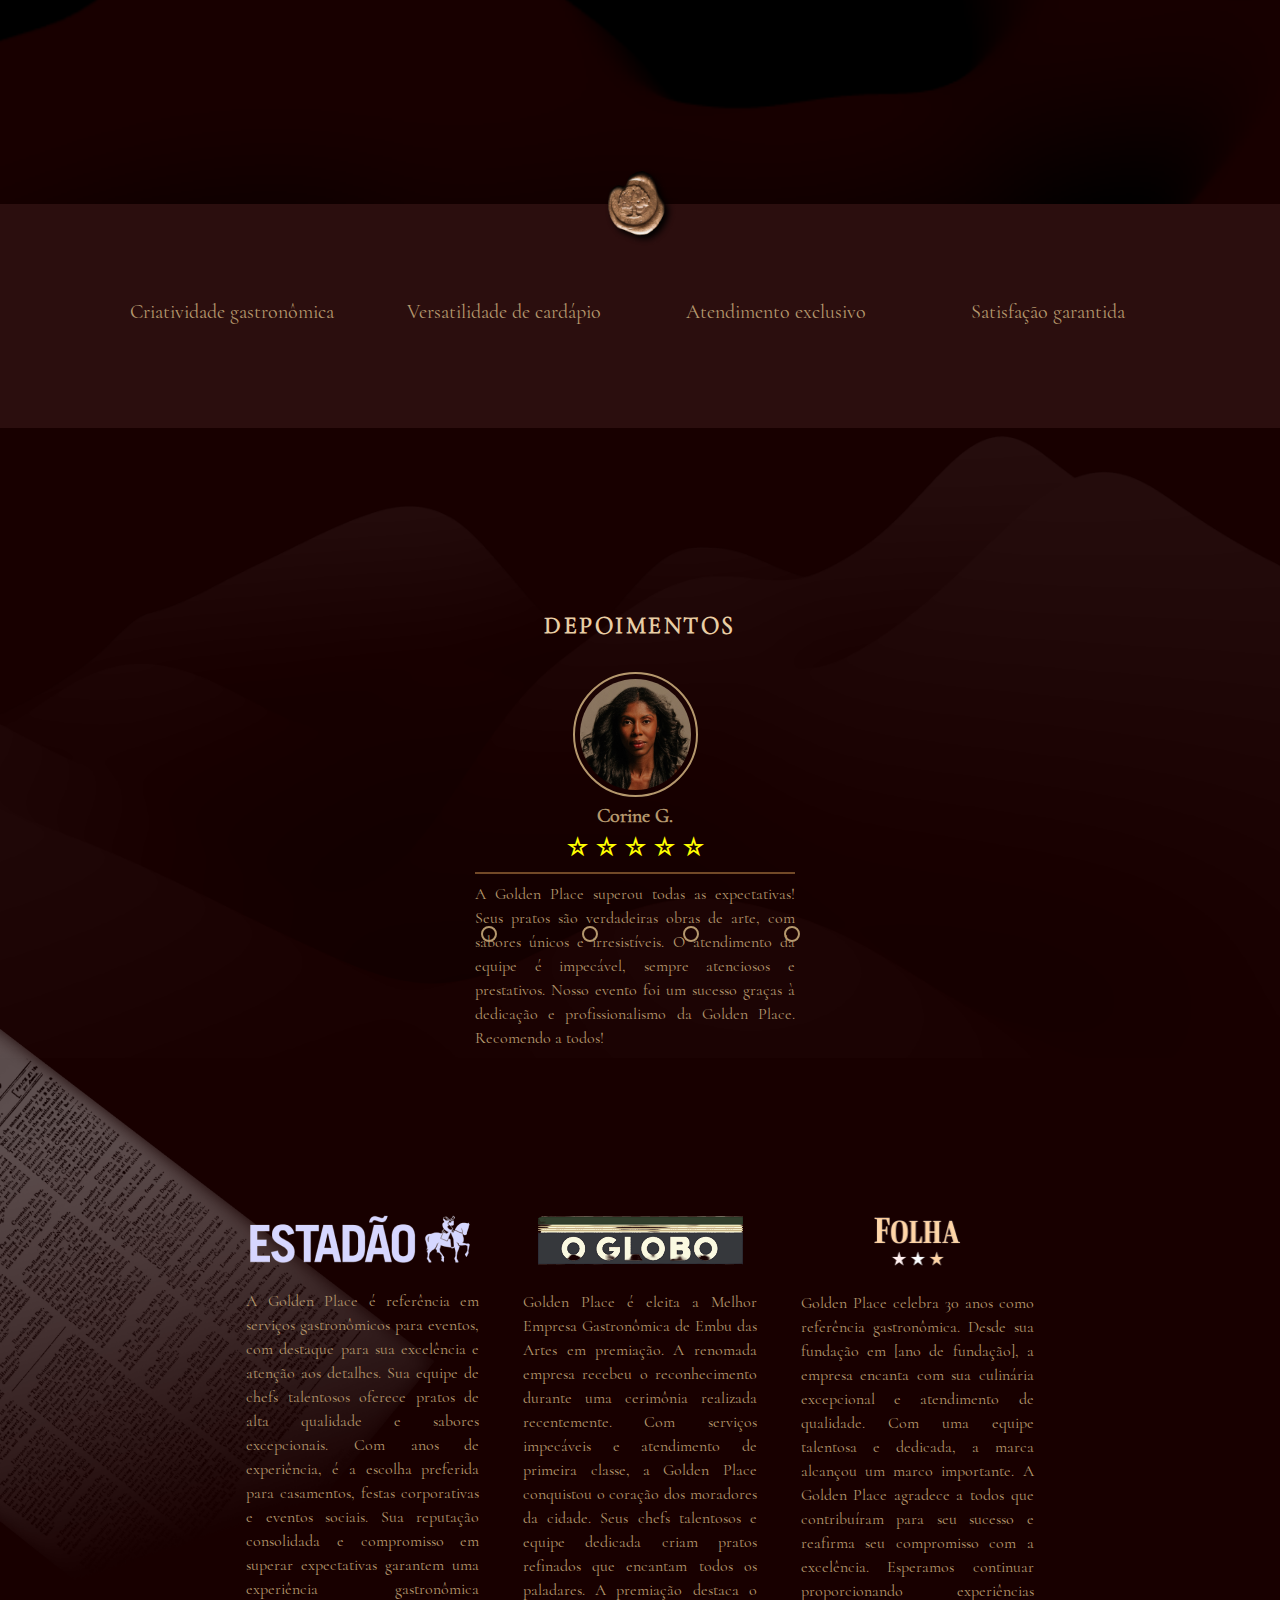
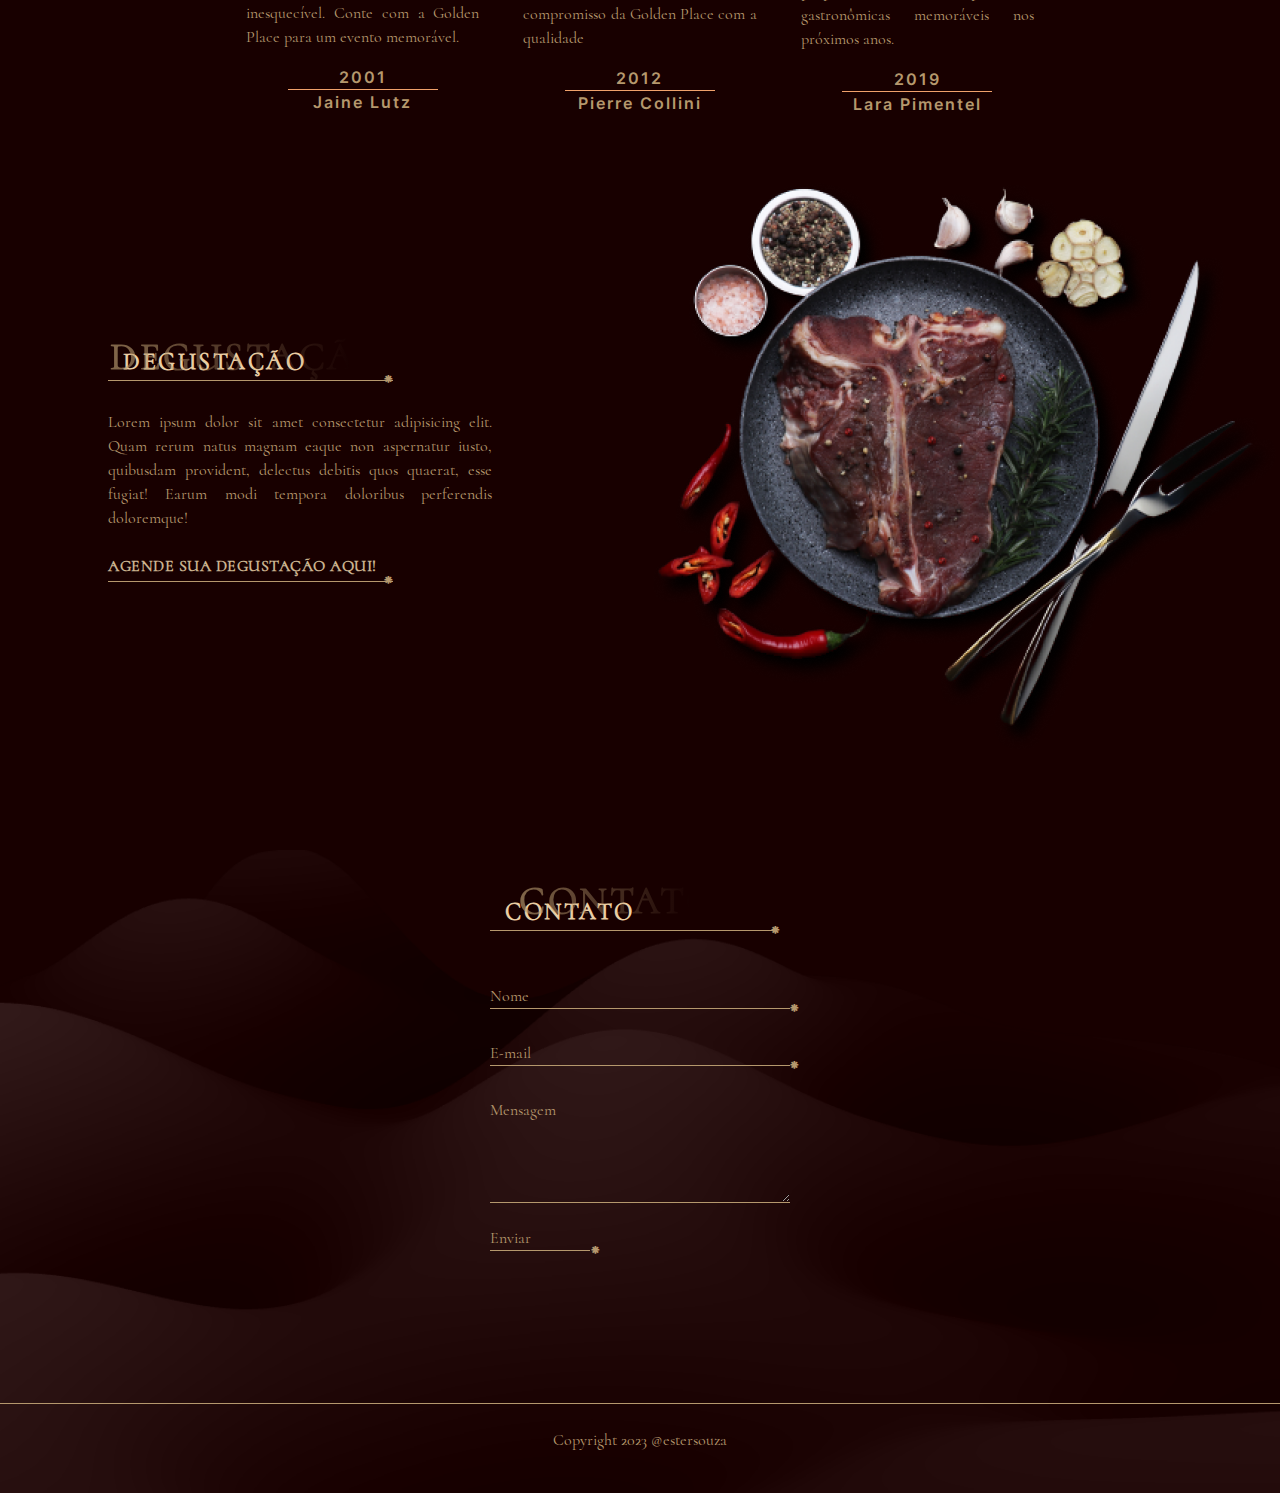
==== commit c7428b63: "read-me" ====
--- a/index.html
+++ b/index.html
@@ -24,7 +24,7 @@
     
   </head>
 <body class="">
-  <div class="primeiro-container-background container-fluid">
+  <div class="primeiro-container-background container-fluid p-0">
     <nav class="navbar navbar-expand-lg m-0 px-5">
         <a class="navbar-brand" href="#home"><img src="assets/logo.png" alt="Logo da empresa Golden Place, letras G e P maiúsculas, sobreposta uma sobre a outra, de tamanho grande e com tons de cor dourado claro"></a>
         <button class="navbar-toggler custom-toggler" type="button" data-bs-toggle="collapse" data-bs-target="#navbarNavDropdown" aria-controls="navbarNavDropdown" aria-expanded="false" aria-label="Toggle navigation">
@@ -260,9 +260,9 @@
       Depoimentos
     </div>
     <section id="depoimentos">
-      <div class="container-depoimento justify-content-center align-items-center">
+      <div class="container-depoimento">
         <div class="slider-depoimentos">
-          <div class="slides-depoimentos d-flex justify-content-center p-0 m-0">
+          <div class="slides-depoimentos">
             <div class="title-depoimentos">
               <h3 class="titulo-h3-linha-do-tempo mt-2">Depoimentos</h3>
             </div>
--- a/css/style.css
+++ b/css/style.css
@@ -5,6 +5,7 @@
     
 }
 html body{
+    overflow-x: hidden;
     background-color: #180000;
     color: #B5986D;
     font-family: 'Cormorant', 'Inter', sans-serif, cursive;
@@ -283,12 +284,21 @@
     width: 100%;
     position: relative;
     z-index: 1;
-}
-
-.container-depoimento{
-    height: 90vh;
     display: flex;
     justify-content: center;
+}
+#depoimentos{
+    padding: 0;
+    margin: 0;
+}
+.container-depoimento{
+    height: auto;
+    width: auto;
+    display: flex;
+    justify-content: center;
+    overflow: hidden;
+    padding: 0;
+    margin: 0;
 }
 
 img .carousel-item{
@@ -314,8 +324,7 @@
     z-index: 1;
     mix-blend-mode:multiply;
 }
-@media (max-width: 1439px)
-{
+@media (max-width: 1439px) {
     .title-fundo-depoimentos{
         display: none;
     }
@@ -325,9 +334,7 @@
 }
 
 .card-depoimento {
-    display:block;
     margin: 20px;
-    justify-content: center;
     height: auto;
     padding: 15px;
     width: clamp(350px, 1.2vw, 440px);
@@ -371,11 +378,12 @@
     display:flex;
     justify-content: flex-start;
     height: auto;
-    padding: 10px; 
+    margin: 0;
     overflow: hidden;
 }
 .slides-depoimentos{
     width: 450%;
+    margin-top:  clamp(5em, 10vw, 15em);
     height: auto;
     display: flex;
     justify-content: center;
@@ -388,6 +396,64 @@
 .slide{
     transform: 2s;
 }
+
+@media (min-width:289px) and (max-width:767px){
+    .navegacao-manual{
+        position: absolute;
+        display: flex;
+        justify-content: start;
+        top: 105%;
+        left: 9.5%;     
+    }
+    .manual-btn{
+        border: 2px solid #B5986D;
+        border-radius: 50%;
+        padding: 10px;
+        cursor: pointer;
+        transform: 1s;
+    }
+    .manual-btn:not(:last-child){
+        margin-right:70px;
+    }
+}
+@media (min-width:768px) and (max-width:1024px){
+    .navegacao-manual{
+        position: absolute;
+        display: flex;
+        justify-content: start;
+        top: 87%;
+        left: 29%;     
+    }
+    .manual-btn{
+        border: 2px solid #B5986D;
+        border-radius: 50%;
+        padding: 9px;
+        cursor: pointer;
+        transform: 1s;
+    }
+    .manual-btn:not(:last-child){
+        margin-right:75px;
+    }
+}
+@media (min-width:1025px){
+    .navegacao-manual{
+        position: absolute;
+        display: flex;
+        justify-content: center; 
+        top: 79%;     
+    }
+    .manual-btn{
+        border: 2px solid #B5986D;
+        border-radius: 50%;
+        padding: 6px;
+        cursor: pointer;
+        transform: 1s;
+    }
+    .manual-btn:not(:last-child){
+        margin-right:85px;
+    }
+}
+
 
 /* css avegação manual do slide */
 .title-depoimentos{
@@ -396,22 +462,9 @@
     transform: translateX(-50%);
    
 }
-.navegacao-manual{
-    position: absolute;
-    display: flex;
-    justify-content: center;      
-}
-.manual-btn{
-    border: 3px solid #B5986D;
-    border-radius: 50%;
-    padding: 5px;
-    cursor: pointer;
-    transform: 1s;   
-}
-
-.manual-btn:not(:last-child){
-    margin-right:75px;
-}
+
+
+
 
 .manual-btn:hover{
     background-color: #B5986D;
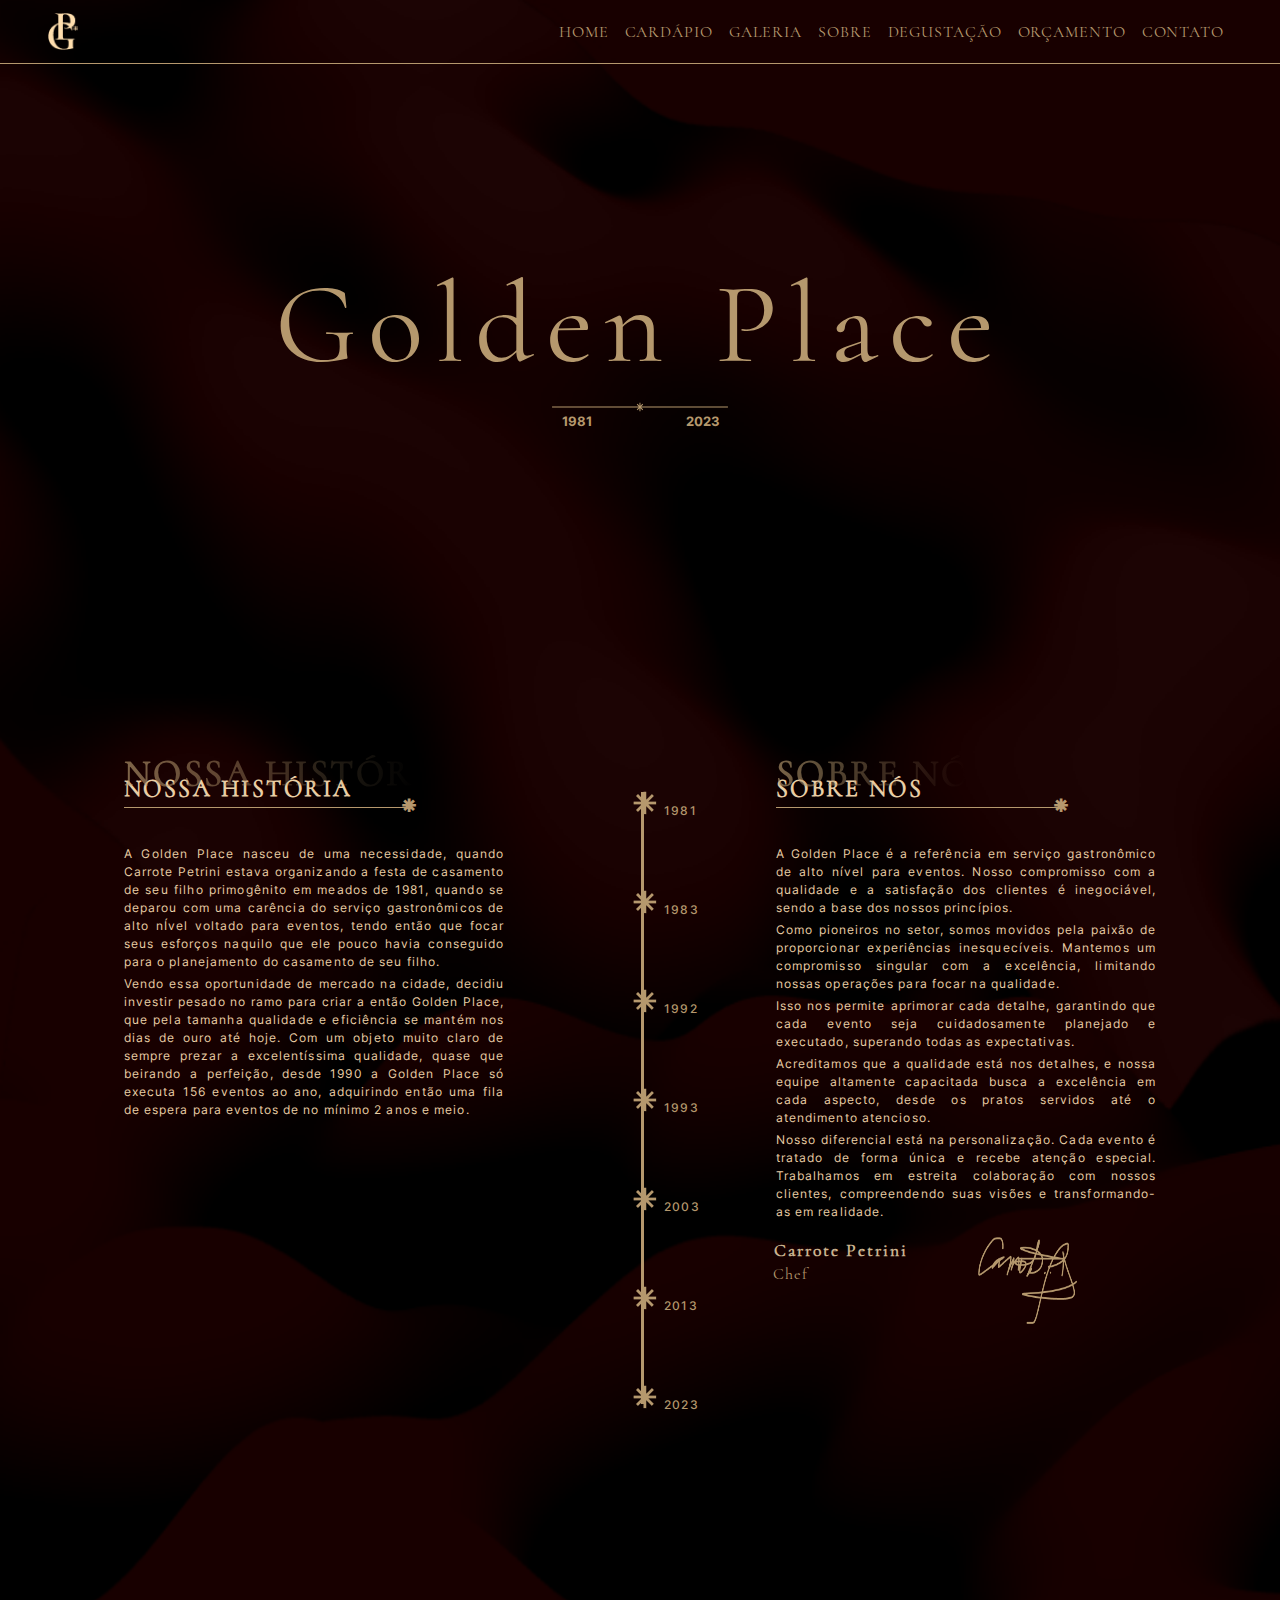
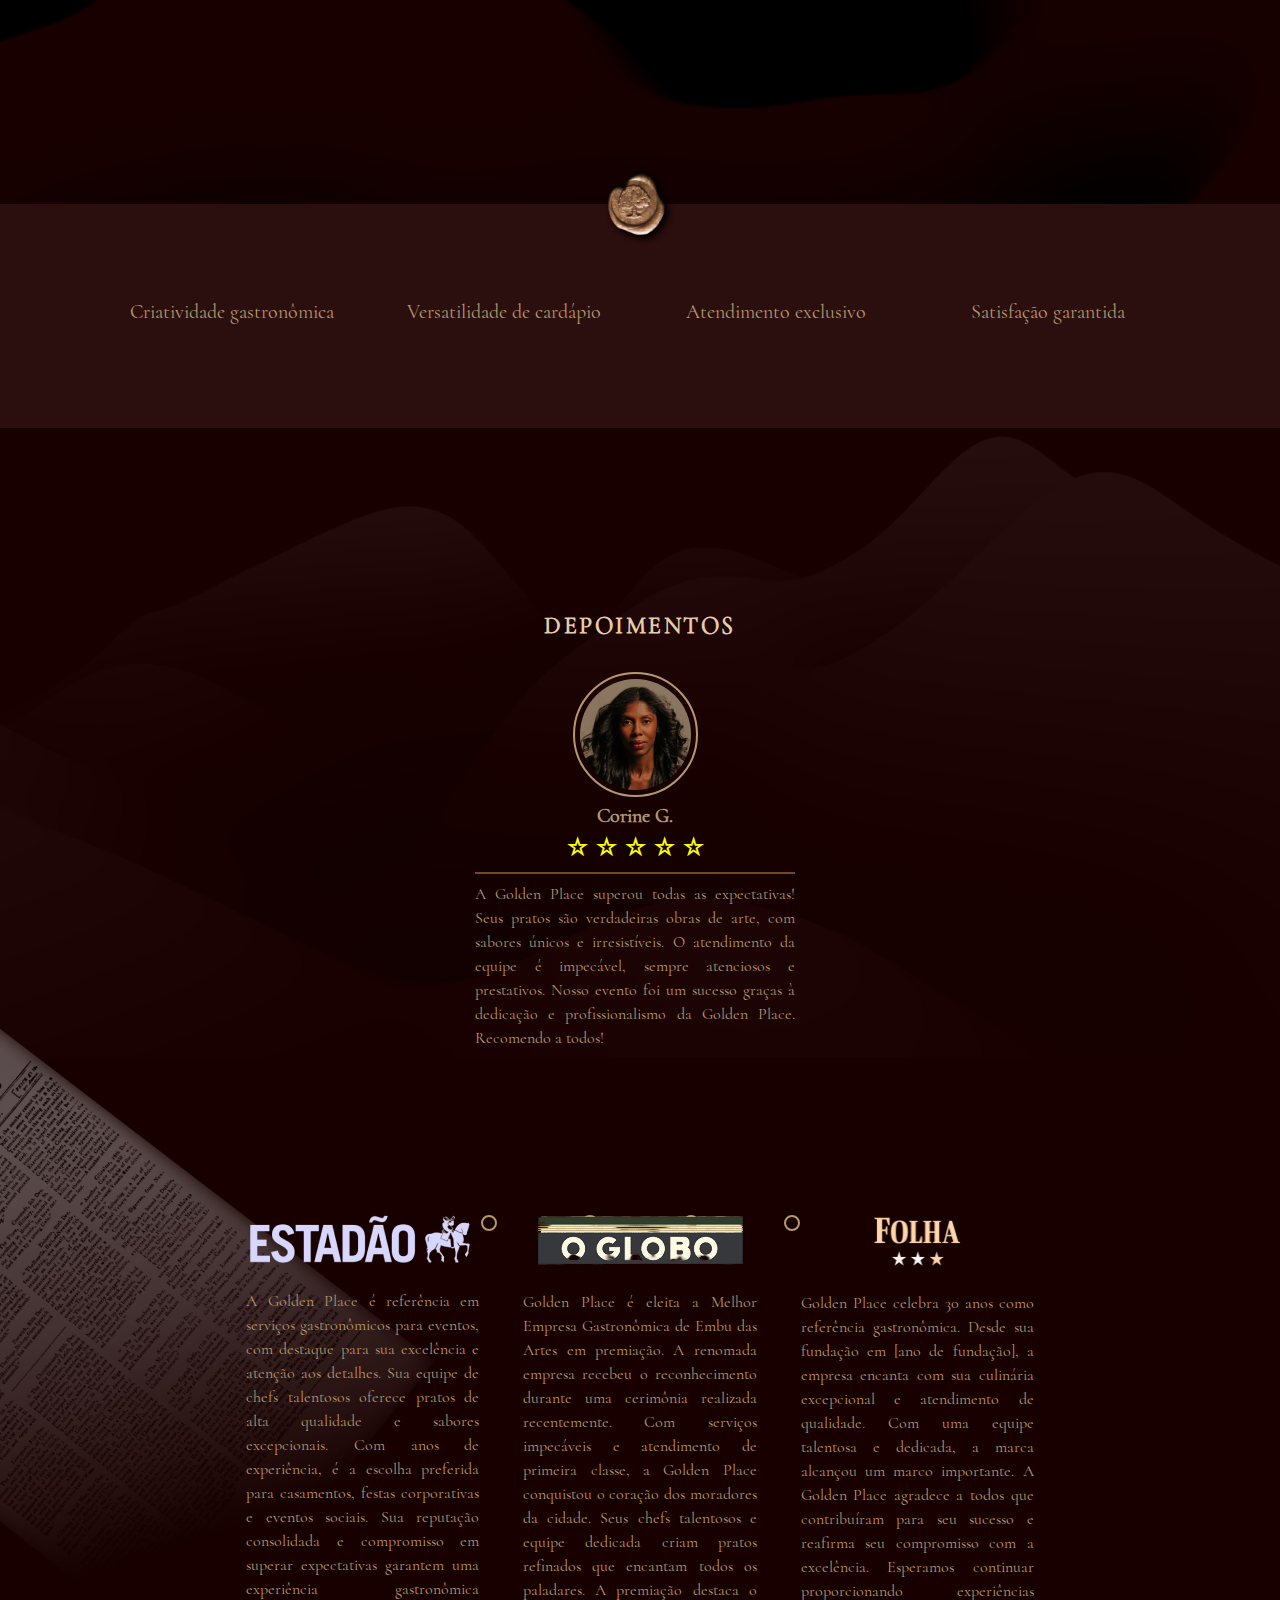
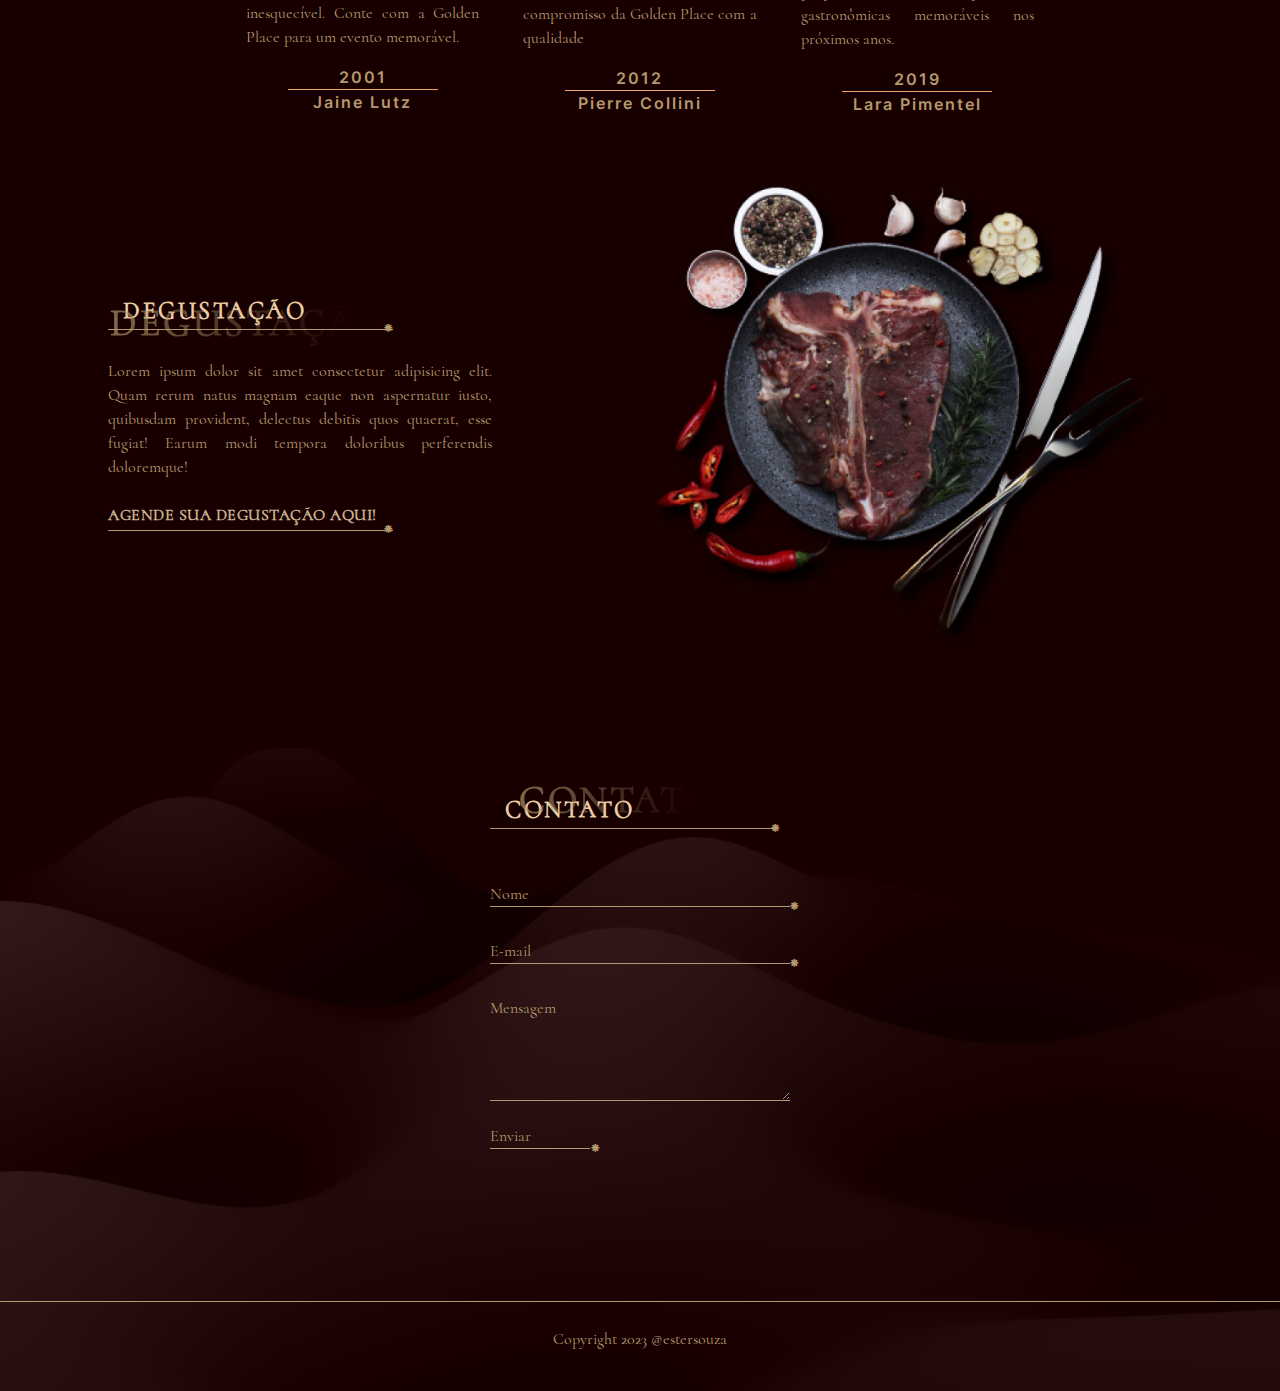
==== commit 24cbad07: "config" ====
--- a/index.html
+++ b/index.html
@@ -446,7 +446,7 @@
           </div>
           
           <div class="col-lg-6 d-none d-sm-none d-md-none d-lg-block d-xl-block">
-            <img src="assets/capa-desgustacao-prato-cinza-com-carne-vermelha-e-pimentas-ao-redor.png" alt="">
+            <img src="assets/capa-desgustacao-prato-cinza-com-carne-vermelha-e-pimentas-ao-redor.png" class="img-fluid" alt="">
           </div>
         </div>
       </div>
--- a/css/style.css
+++ b/css/style.css
@@ -440,7 +440,7 @@
         position: absolute;
         display: flex;
         justify-content: center; 
-        top: 79%;     
+        top: 125%;     
     }
     .manual-btn{
         border: 2px solid #B5986D;
@@ -452,6 +452,7 @@
     .manual-btn:not(:last-child){
         margin-right:85px;
     }
+    
 }
 
 
@@ -502,6 +503,10 @@
     z-index: 2;
     top: -60px;
     pointer-events: none;
+}
+@media (min-width:1300px){
+    .terceiro-container-background{
+    margin-top: 225px;}
 }
 @media (max-width: 1439px)
 {
@@ -562,6 +567,11 @@
     right: 81.1%;
     margin: 0;
     padding: 0;
+}
+@media (min-width:1300px){
+    .img-fluid{
+        margin-top: 100px;
+    }
 }
 @media (min-width:768px) and (max-width:1024px){
     .container-degustacao{
